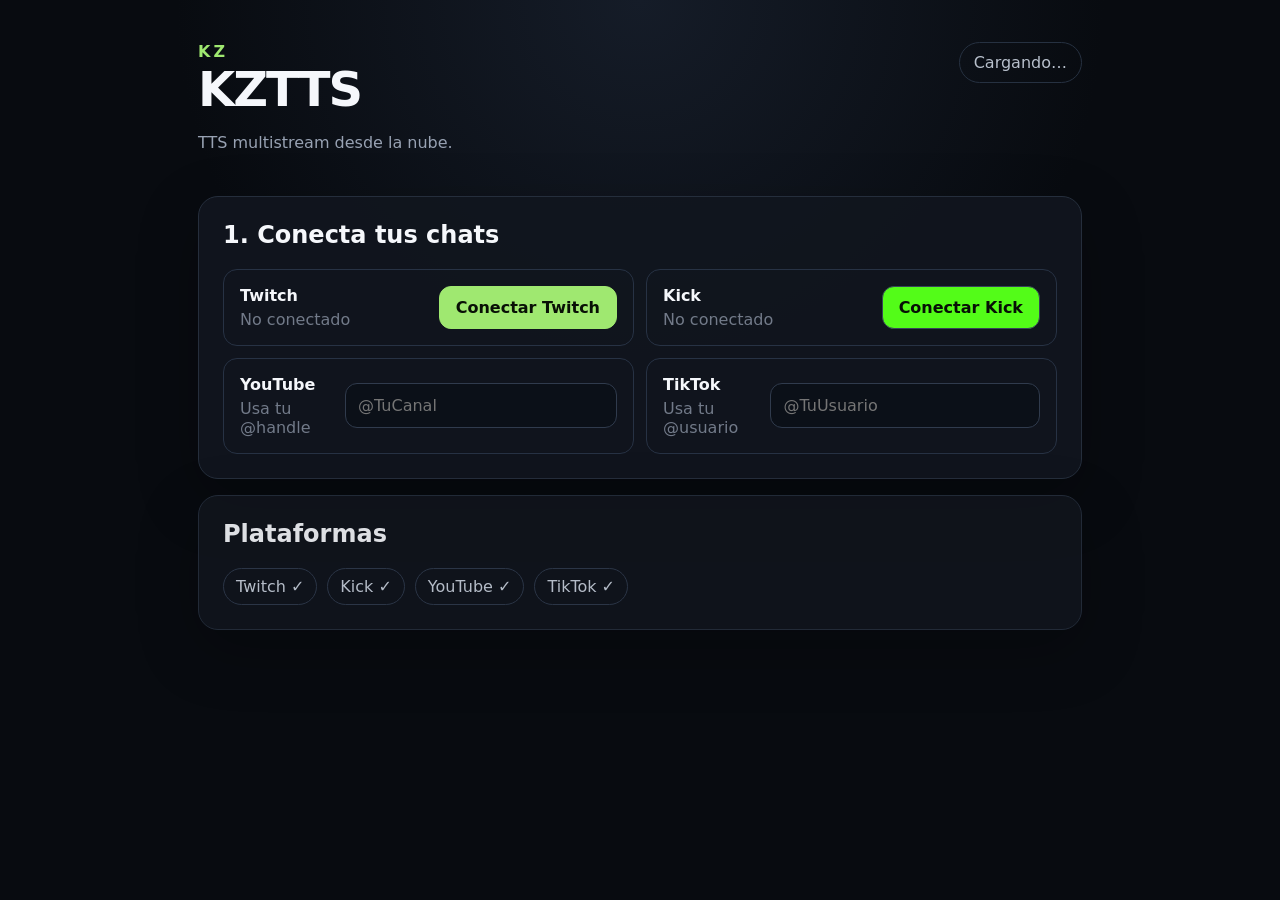
==== static/index.html @ 41644e8a "Add files via upload" ====
<!doctype html>
<html lang="es">
<head>
  <meta charset="utf-8" />
  <meta name="viewport" content="width=device-width, initial-scale=1" />
  <title>KZTTS</title>
  <link rel="stylesheet" href="/static/style.css" />
</head>
<body>
  <main class="shell">
    <header>
      <div>
        <div class="eyebrow">KZ</div>
        <h1>KZTTS</h1>
        <p>TTS multistream desde la nube.</p>
      </div>
      <div id="account" class="account">Cargando…</div>
    </header>

    <section class="card" id="connectionsCard">
      <h2>1. Conecta tus chats</h2>
      <div class="platform-grid">
        <div class="platform-card">
          <div><strong>Twitch</strong><p id="twitchStatus">No conectado</p></div>
          <a class="btn primary" id="twitchConnect" href="/auth/twitch">Conectar Twitch</a>
        </div>
        <div class="platform-card">
          <div><strong>Kick</strong><p id="kickStatus">No conectado</p></div>
          <a class="btn kick" id="kickConnect" href="/auth/kick">Conectar Kick</a>
        </div>
        <div class="platform-card youtube-card">
          <div><strong>YouTube</strong><p id="youtubeStatus">Usa tu @handle</p></div>
          <input id="youtubeHandle" placeholder="@TuCanal" aria-label="Handle de YouTube" />
        </div>
        <div class="platform-card tiktok-card">
          <div><strong>TikTok</strong><p id="tiktokStatus">Usa tu @usuario</p></div>
          <input id="tiktokHandle" placeholder="@TuUsuario" aria-label="Usuario de TikTok" />
        </div>
      </div>
      <div id="kickWarning" class="warning hidden"></div>
    </section>

    <section class="card hidden" id="settingsCard">
      <h2>2. Configura tu TTS</h2>

      <div class="checks platforms">
        <label><input id="enableTwitch" type="checkbox" /> Twitch</label>
        <label><input id="enableKick" type="checkbox" /> Kick</label>
        <label><input id="enableYoutube" type="checkbox" /> YouTube</label>
        <label><input id="enableTiktok" type="checkbox" /> TikTok</label>
      </div>

      <div class="grid">
        <label>Canal de Twitch
          <input id="channel" placeholder="tu_usuario" />
        </label>
        <label>Voz
          <select id="voice"></select>
        </label>
        <label>Velocidad <span id="rateValue">0%</span>
          <input id="rate" type="range" min="-30" max="30" value="0" />
        </label>
        <label>Tono <span id="pitchValue">0Hz</span>
          <input id="pitch" type="range" min="-30" max="30" value="0" />
        </label>
        <label>Máximo de caracteres
          <input id="maxChars" type="number" min="20" max="400" value="180" />
        </label>
        <label>Cooldown por usuario (s)
          <input id="cooldown" type="number" min="0" max="60" step="0.5" value="2" />
        </label>
      </div>

      <div class="checks">
        <label><input id="ignoreCommands" type="checkbox" checked /> Ignorar comandos (!sens, !rank…)</label>
        <label><input id="ignoreUrls" type="checkbox" checked /> Ignorar mensajes con links</label>
        <label><input id="readUsername" type="checkbox" /> Leer nombre del usuario</label>
      </div>

      <label>Usuarios ignorados (uno por línea)
        <textarea id="blacklist" rows="7"></textarea>
      </label>

      <div class="testbox">
        <input id="testText" value="Khriz, acabas de whiffear otra vez." />
        <button class="btn" id="testBtn">Probar voz</button>
      </div>

      <button class="btn primary wide" id="generateBtn">Guardar / actualizar Browser Source</button>
      <div id="sourceBox" class="source hidden">
        <div>
          <strong>URL privada para OBS</strong>
          <p>Esta URL es fija. Una sola fuente reproduce Twitch + Kick + YouTube + TikTok. No la compartas.</p>
        </div>
        <input id="sourceUrl" readonly />
        <button class="btn" id="copyBtn">Copiar</button>
      </div>
    </section>

    <section class="card roadmap">
      <h2>Plataformas</h2>
      <div class="chips"><span>Twitch ✓</span><span>Kick ✓</span><span>YouTube ✓</span><span>TikTok ✓</span></div>
    </section>
  </main>
  <script src="/static/app.js"></script>
</body>
</html>
---- static/style.css ----
:root{font-family:Inter,ui-sans-serif,system-ui,-apple-system,BlinkMacSystemFont,"Segoe UI",sans-serif;color:#f5f7fb;background:#080b10}
*{box-sizing:border-box}body{margin:0;background:radial-gradient(circle at top,#151c28 0,#080b10 42%);min-height:100vh}.shell{max-width:920px;margin:0 auto;padding:42px 18px 80px}header{display:flex;align-items:flex-start;justify-content:space-between;margin-bottom:28px}h1{font-size:48px;margin:0;letter-spacing:-2px}.eyebrow{font-weight:900;letter-spacing:3px;color:#9fe870}p{color:#98a2b3}.account{padding:10px 14px;border:1px solid #263141;border-radius:99px;color:#b8c0cc}.card{background:rgba(17,22,31,.9);border:1px solid #252e3c;border-radius:20px;padding:24px;margin:16px 0;box-shadow:0 20px 60px rgba(0,0,0,.25)}h2{margin-top:0}.grid{display:grid;grid-template-columns:repeat(2,minmax(0,1fr));gap:16px}label{display:flex;flex-direction:column;gap:8px;font-size:14px;color:#cbd3df}input,select,textarea{width:100%;border-radius:12px;border:1px solid #303b4d;background:#0b1018;color:#f5f7fb;padding:12px;font:inherit}textarea{resize:vertical}.checks{display:flex;gap:18px;flex-wrap:wrap;margin:20px 0}.checks label{flex-direction:row;align-items:center}.checks input{width:auto}.btn{appearance:none;border:1px solid #374459;background:#151c27;color:white;border-radius:12px;padding:11px 16px;font-weight:750;cursor:pointer;text-decoration:none;display:inline-flex;align-items:center;justify-content:center}.primary{background:#9fe870;color:#091006;border-color:#9fe870}.wide{width:100%;margin-top:18px}.testbox{display:grid;grid-template-columns:1fr auto;gap:10px;margin-top:18px}.source{display:grid;grid-template-columns:1fr;gap:10px;margin-top:16px;border:1px solid #3a4659;border-radius:14px;padding:16px;background:#0b1018}.hidden{display:none!important}.chips{display:flex;gap:10px;flex-wrap:wrap}.chips span{border:1px solid #2f3a4c;border-radius:999px;padding:8px 12px;color:#c7cfdb}.roadmap{opacity:.9}@media(max-width:700px){.grid{grid-template-columns:1fr}h1{font-size:40px}.testbox{grid-template-columns:1fr}header{gap:16px}}

.platform-grid{display:grid;grid-template-columns:1fr 1fr;gap:12px}.platform-card{display:flex;align-items:center;justify-content:space-between;gap:16px;border:1px solid var(--border,#273244);border-radius:14px;padding:16px}.platform-card p{margin:5px 0 0;opacity:.72}.btn.kick{background:#53fc18;color:#071006;font-weight:800}.checks.platforms{margin:0 0 18px;padding:12px 14px;border:1px solid var(--border,#273244);border-radius:12px}.warning{margin-top:14px;padding:12px;border-radius:10px;background:#33250b;border:1px solid #7a5a15;color:#ffd978}.btn.disabled{opacity:.45;cursor:not-allowed}@media(max-width:700px){.platform-grid{grid-template-columns:1fr}.platform-card{align-items:flex-start;flex-direction:column}}

.btn.youtube{background:#ff0033;color:#fff;border-color:#ff0033;font-weight:800}
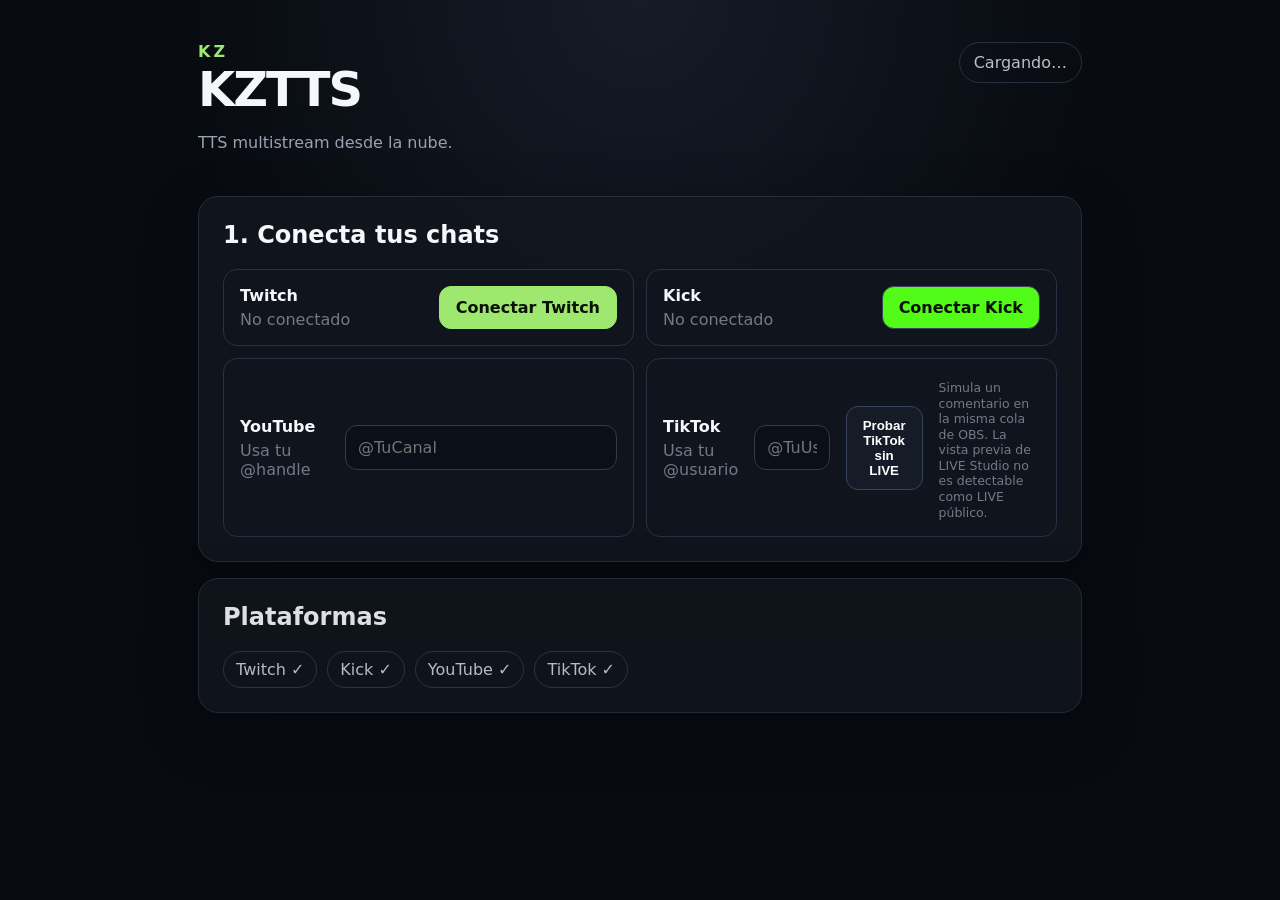
==== commit 390c0023: "Add files via upload" ====
--- a/static/index.html
+++ b/static/index.html
@@ -35,6 +35,8 @@
         <div class="platform-card tiktok-card">
           <div><strong>TikTok</strong><p id="tiktokStatus">Usa tu @usuario</p></div>
           <input id="tiktokHandle" placeholder="@TuUsuario" aria-label="Usuario de TikTok" />
+          <button class="btn" id="tiktokTestBtn" type="button">Probar TikTok sin LIVE</button>
+          <p class="tiny-note">Simula un comentario en la misma cola de OBS. La vista previa de LIVE Studio no es detectable como LIVE público.</p>
         </div>
       </div>
       <div id="kickWarning" class="warning hidden"></div>
--- a/static/style.css
+++ b/static/style.css
@@ -4,3 +4,5 @@
 .platform-grid{display:grid;grid-template-columns:1fr 1fr;gap:12px}.platform-card{display:flex;align-items:center;justify-content:space-between;gap:16px;border:1px solid var(--border,#273244);border-radius:14px;padding:16px}.platform-card p{margin:5px 0 0;opacity:.72}.btn.kick{background:#53fc18;color:#071006;font-weight:800}.checks.platforms{margin:0 0 18px;padding:12px 14px;border:1px solid var(--border,#273244);border-radius:12px}.warning{margin-top:14px;padding:12px;border-radius:10px;background:#33250b;border:1px solid #7a5a15;color:#ffd978}.btn.disabled{opacity:.45;cursor:not-allowed}@media(max-width:700px){.platform-grid{grid-template-columns:1fr}.platform-card{align-items:flex-start;flex-direction:column}}
 
 .btn.youtube{background:#ff0033;color:#fff;border-color:#ff0033;font-weight:800}
+
+.tiny-note{font-size:.78rem;opacity:.65;margin:.35rem 0 0;line-height:1.25;}
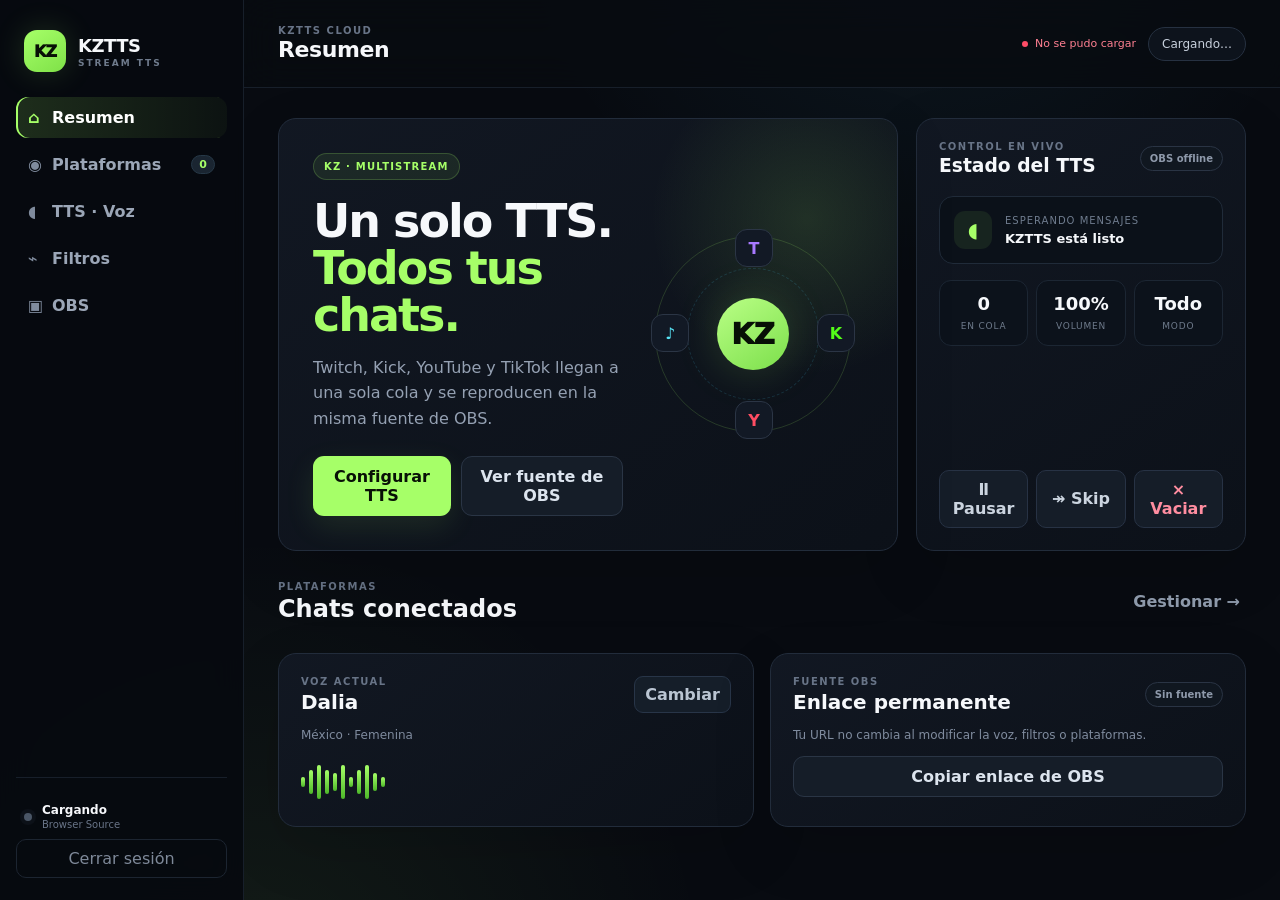
==== commit fdf14d64: "Add files via upload" ====
--- a/static/index.html
+++ b/static/index.html
@@ -3,107 +3,214 @@
 <head>
   <meta charset="utf-8" />
   <meta name="viewport" content="width=device-width, initial-scale=1" />
-  <title>KZTTS</title>
+  <meta name="theme-color" content="#080b11" />
+  <title>KZTTS · Dashboard</title>
   <link rel="stylesheet" href="/static/style.css" />
 </head>
 <body>
-  <main class="shell">
-    <header>
-      <div>
-        <div class="eyebrow">KZ</div>
-        <h1>KZTTS</h1>
-        <p>TTS multistream desde la nube.</p>
+  <div class="app-shell">
+    <aside class="sidebar">
+      <div class="brand">
+        <div class="brand-mark">KZ</div>
+        <div><strong>KZTTS</strong><span>STREAM TTS</span></div>
       </div>
-      <div id="account" class="account">Cargando…</div>
-    </header>
-
-    <section class="card" id="connectionsCard">
-      <h2>1. Conecta tus chats</h2>
-      <div class="platform-grid">
-        <div class="platform-card">
-          <div><strong>Twitch</strong><p id="twitchStatus">No conectado</p></div>
-          <a class="btn primary" id="twitchConnect" href="/auth/twitch">Conectar Twitch</a>
+
+      <nav class="nav" aria-label="Navegación principal">
+        <button class="nav-item active" data-page="home"><span class="nav-icon">⌂</span><span>Resumen</span></button>
+        <button class="nav-item" data-page="platforms"><span class="nav-icon">◉</span><span>Plataformas</span><span id="navPlatformCount" class="nav-count">0</span></button>
+        <button class="nav-item" data-page="tts"><span class="nav-icon">◖</span><span>TTS · Voz</span></button>
+        <button class="nav-item" data-page="filters"><span class="nav-icon">⌁</span><span>Filtros</span></button>
+        <button class="nav-item" data-page="obs"><span class="nav-icon">▣</span><span>OBS</span></button>
+      </nav>
+
+      <div class="sidebar-bottom">
+        <div class="mini-status">
+          <span id="sidebarDot" class="status-dot"></span>
+          <div><strong id="sidebarStatus">Cargando</strong><small>Browser Source</small></div>
         </div>
-        <div class="platform-card">
-          <div><strong>Kick</strong><p id="kickStatus">No conectado</p></div>
-          <a class="btn kick" id="kickConnect" href="/auth/kick">Conectar Kick</a>
+        <button id="logoutBtn" class="ghost-button">Cerrar sesión</button>
+      </div>
+    </aside>
+
+    <div class="workspace">
+      <header class="topbar">
+        <div>
+          <p class="kicker">KZTTS CLOUD</p>
+          <h1 id="pageTitle">Resumen</h1>
         </div>
-        <div class="platform-card youtube-card">
-          <div><strong>YouTube</strong><p id="youtubeStatus">Usa tu @handle</p></div>
-          <input id="youtubeHandle" placeholder="@TuCanal" aria-label="Handle de YouTube" />
+        <div class="topbar-actions">
+          <div id="saveState" class="save-state"><span></span> Todo guardado</div>
+          <div id="account" class="account-pill">Cargando…</div>
         </div>
-        <div class="platform-card tiktok-card">
-          <div><strong>TikTok</strong><p id="tiktokStatus">Usa tu @usuario</p></div>
-          <input id="tiktokHandle" placeholder="@TuUsuario" aria-label="Usuario de TikTok" />
-          <button class="btn" id="tiktokTestBtn" type="button">Probar TikTok sin LIVE</button>
-          <p class="tiny-note">Simula un comentario en la misma cola de OBS. La vista previa de LIVE Studio no es detectable como LIVE público.</p>
-        </div>
-      </div>
-      <div id="kickWarning" class="warning hidden"></div>
-    </section>
-
-    <section class="card hidden" id="settingsCard">
-      <h2>2. Configura tu TTS</h2>
-
-      <div class="checks platforms">
-        <label><input id="enableTwitch" type="checkbox" /> Twitch</label>
-        <label><input id="enableKick" type="checkbox" /> Kick</label>
-        <label><input id="enableYoutube" type="checkbox" /> YouTube</label>
-        <label><input id="enableTiktok" type="checkbox" /> TikTok</label>
-      </div>
-
-      <div class="grid">
-        <label>Canal de Twitch
-          <input id="channel" placeholder="tu_usuario" />
-        </label>
-        <label>Voz
-          <select id="voice"></select>
-        </label>
-        <label>Velocidad <span id="rateValue">0%</span>
-          <input id="rate" type="range" min="-30" max="30" value="0" />
-        </label>
-        <label>Tono <span id="pitchValue">0Hz</span>
-          <input id="pitch" type="range" min="-30" max="30" value="0" />
-        </label>
-        <label>Máximo de caracteres
-          <input id="maxChars" type="number" min="20" max="400" value="180" />
-        </label>
-        <label>Cooldown por usuario (s)
-          <input id="cooldown" type="number" min="0" max="60" step="0.5" value="2" />
-        </label>
-      </div>
-
-      <div class="checks">
-        <label><input id="ignoreCommands" type="checkbox" checked /> Ignorar comandos (!sens, !rank…)</label>
-        <label><input id="ignoreUrls" type="checkbox" checked /> Ignorar mensajes con links</label>
-        <label><input id="readUsername" type="checkbox" /> Leer nombre del usuario</label>
-      </div>
-
-      <label>Usuarios ignorados (uno por línea)
-        <textarea id="blacklist" rows="7"></textarea>
-      </label>
-
-      <div class="testbox">
-        <input id="testText" value="Khriz, acabas de whiffear otra vez." />
-        <button class="btn" id="testBtn">Probar voz</button>
-      </div>
-
-      <button class="btn primary wide" id="generateBtn">Guardar / actualizar Browser Source</button>
-      <div id="sourceBox" class="source hidden">
-        <div>
-          <strong>URL privada para OBS</strong>
-          <p>Esta URL es fija. Una sola fuente reproduce Twitch + Kick + YouTube + TikTok. No la compartas.</p>
-        </div>
-        <input id="sourceUrl" readonly />
-        <button class="btn" id="copyBtn">Copiar</button>
-      </div>
-    </section>
-
-    <section class="card roadmap">
-      <h2>Plataformas</h2>
-      <div class="chips"><span>Twitch ✓</span><span>Kick ✓</span><span>YouTube ✓</span><span>TikTok ✓</span></div>
-    </section>
-  </main>
+      </header>
+
+      <main class="content">
+        <div id="dbWarning" class="notice warning hidden">Conecta PostgreSQL en Railway para usar la persistencia de KZTTS.</div>
+        <div id="kickWarning" class="notice warning hidden"></div>
+
+        <section class="page active" data-page-panel="home">
+          <div class="hero-grid">
+            <article class="hero-card">
+              <div class="hero-copy">
+                <span class="eyebrow-pill">KZ · MULTISTREAM</span>
+                <h2>Un solo TTS.<br><span>Todos tus chats.</span></h2>
+                <p>Twitch, Kick, YouTube y TikTok llegan a una sola cola y se reproducen en la misma fuente de OBS.</p>
+                <div class="hero-actions">
+                  <button class="primary-button" data-goto="tts">Configurar TTS</button>
+                  <button class="secondary-button" data-goto="obs">Ver fuente de OBS</button>
+                </div>
+              </div>
+              <div class="hero-orbit" aria-hidden="true">
+                <div class="orbit-core">KZ</div>
+                <span class="orbit-node twitch">T</span>
+                <span class="orbit-node kick">K</span>
+                <span class="orbit-node youtube">Y</span>
+                <span class="orbit-node tiktok">♪</span>
+              </div>
+            </article>
+
+            <article class="card live-card">
+              <div class="card-heading">
+                <div><p class="section-label">CONTROL EN VIVO</p><h3>Estado del TTS</h3></div>
+                <span id="runtimeBadge" class="badge neutral">OBS offline</span>
+              </div>
+              <div class="now-playing">
+                <div class="now-icon">◖</div>
+                <div class="now-copy"><small id="nowPlatform">Esperando mensajes</small><strong id="nowMessage">KZTTS está listo</strong></div>
+              </div>
+              <div class="runtime-stats">
+                <div><span id="queueCount">0</span><small>En cola</small></div>
+                <div><span id="runtimeVolume">100%</span><small>Volumen</small></div>
+                <div><span id="runtimeMode">Todo</span><small>Modo</small></div>
+              </div>
+              <div class="control-row">
+                <button id="pauseBtn" class="control-button">Ⅱ <span>Pausar</span></button>
+                <button id="skipBtn" class="control-button">↠ <span>Skip</span></button>
+                <button id="clearBtn" class="control-button danger-soft">× <span>Vaciar</span></button>
+              </div>
+            </article>
+          </div>
+
+          <div class="section-heading"><div><p class="section-label">PLATAFORMAS</p><h2>Chats conectados</h2></div><button class="text-button" data-goto="platforms">Gestionar →</button></div>
+          <div id="homePlatforms" class="platform-summary-grid"></div>
+
+          <div class="two-col-grid dashboard-bottom">
+            <article class="card compact-card">
+              <div class="card-heading"><div><p class="section-label">VOZ ACTUAL</p><h3 id="homeVoiceName">Dalia</h3></div><button class="mini-action" data-goto="tts">Cambiar</button></div>
+              <p id="homeVoiceMeta" class="muted">México · Femenina</p>
+              <div class="voice-wave"><i></i><i></i><i></i><i></i><i></i><i></i><i></i><i></i><i></i><i></i><i></i></div>
+            </article>
+            <article class="card compact-card">
+              <div class="card-heading"><div><p class="section-label">FUENTE OBS</p><h3>Enlace permanente</h3></div><span id="obsMiniBadge" class="badge neutral">Sin fuente</span></div>
+              <p class="muted">Tu URL no cambia al modificar la voz, filtros o plataformas.</p>
+              <button id="homeCopyObs" class="secondary-button full">Copiar enlace de OBS</button>
+            </article>
+          </div>
+        </section>
+
+        <section class="page" data-page-panel="platforms">
+          <div class="page-intro"><div><p class="section-label">CONECTA TUS CHATS</p><h2>Plataformas</h2><p>Activa exactamente los chats que quieres enviar a KZTTS.</p></div></div>
+          <div class="platform-grid">
+            <article class="platform-card platform-twitch">
+              <div class="platform-accent"></div>
+              <div class="platform-top"><div class="platform-logo">T</div><label class="switch"><input id="enableTwitch" type="checkbox"><span></span></label></div>
+              <h3>Twitch</h3><p id="twitchStatus">No conectado</p>
+              <div class="platform-footer"><a id="twitchConnect" href="/auth/twitch" class="platform-action">Conectar Twitch</a></div>
+            </article>
+            <article class="platform-card platform-kick">
+              <div class="platform-accent"></div>
+              <div class="platform-top"><div class="platform-logo">K</div><label class="switch"><input id="enableKick" type="checkbox"><span></span></label></div>
+              <h3>Kick</h3><p id="kickStatus">No conectado</p>
+              <div class="platform-footer"><a id="kickConnect" href="/auth/kick" class="platform-action">Conectar Kick</a></div>
+            </article>
+            <article class="platform-card platform-youtube">
+              <div class="platform-accent"></div>
+              <div class="platform-top"><div class="platform-logo">▶</div><label class="switch"><input id="enableYoutube" type="checkbox"><span></span></label></div>
+              <h3>YouTube</h3><p id="youtubeStatus">Usa tu @handle</p>
+              <div class="platform-footer"><input id="youtubeHandle" class="platform-input" placeholder="@TuCanal" aria-label="Handle de YouTube"></div>
+            </article>
+            <article class="platform-card platform-tiktok">
+              <div class="platform-accent"></div>
+              <div class="platform-top"><div class="platform-logo">♪</div><label class="switch"><input id="enableTiktok" type="checkbox"><span></span></label></div>
+              <h3>TikTok</h3><p id="tiktokStatus">Usa tu @usuario</p>
+              <div class="platform-footer stacked"><input id="tiktokHandle" class="platform-input" placeholder="@TuUsuario" aria-label="Usuario de TikTok"><button id="tiktokTestBtn" class="mini-action">Probar sin LIVE</button></div>
+            </article>
+          </div>
+          <article class="card info-card"><span>ⓘ</span><p><strong>TikTok:</strong> el test sin LIVE comprueba la cola y el audio. La conexión real al chat se valida durante un LIVE público.</p></article>
+        </section>
+
+        <section class="page" data-page-panel="tts">
+          <div class="page-intro split"><div><p class="section-label">TTS · VOZ</p><h2>Haz que tu chat suene como quieres</h2><p>Elige voz, modo de lectura y comportamiento. Los cambios se guardan automáticamente.</p></div><label class="master-toggle"><span><strong>Activar TTS</strong><small>Apaga o prende todo el lector</small></span><span class="switch large"><input id="ttsEnabled" type="checkbox" checked><span></span></span></label></div>
+
+          <div class="tts-layout">
+            <div>
+              <div class="section-heading"><div><p class="section-label">VOCES GRATIS</p><h2>Biblioteca de voces</h2></div></div>
+              <div id="voiceCards" class="voice-grid"></div>
+
+              <article class="card test-card">
+                <div><p class="section-label">PRUEBA RÁPIDA</p><h3>Escucha antes de guardar</h3></div>
+                <div class="test-inline"><input id="testText" value="Khriz, acabas de whiffear otra vez."><button id="testBtn" class="primary-button">▶ Probar voz</button></div>
+              </article>
+            </div>
+
+            <aside class="settings-panel card">
+              <p class="section-label">AJUSTES</p>
+              <div class="setting-block">
+                <div class="setting-title"><span>Modo de lectura</span></div>
+                <div class="segmented" id="readModeGroup">
+                  <button data-read-mode="all" class="active">Todo</button>
+                  <button data-read-mode="command">Sólo comando</button>
+                </div>
+                <input id="commandPrefix" class="compact-input hidden" value="!tts" placeholder="!tts">
+              </div>
+              <div class="setting-block"><div class="setting-title"><span>Volumen</span><strong id="volumeValue">100%</strong></div><input id="volume" type="range" min="0" max="100" value="100"></div>
+              <div class="setting-block"><div class="setting-title"><span>Velocidad</span><strong id="rateValue">0%</strong></div><input id="rate" type="range" min="-30" max="30" value="0"></div>
+              <div class="setting-block"><div class="setting-title"><span>Tono</span><strong id="pitchValue">0Hz</strong></div><input id="pitch" type="range" min="-30" max="30" value="0"></div>
+              <div class="setting-block"><label class="field-label">Máximo de caracteres<input id="maxChars" type="number" min="20" max="400" value="180"></label></div>
+              <div class="setting-block"><label class="field-label">Cooldown por usuario<input id="cooldown" type="number" min="0" max="60" step="0.5" value="2"><small>segundos</small></label></div>
+              <div class="setting-block toggle-list"><label><span>Leer nombre del usuario<small>“Fulano dice...”</small></span><span class="switch"><input id="readUsername" type="checkbox"><span></span></span></label></div>
+            </aside>
+          </div>
+        </section>
+
+        <section class="page" data-page-panel="filters">
+          <div class="page-intro"><div><p class="section-label">FILTROS</p><h2>Que el TTS lea lo que sí importa</h2><p>Evita bots, comandos, links y spam antes de que lleguen a la voz.</p></div></div>
+          <div class="two-col-grid">
+            <article class="card filter-card">
+              <div class="filter-row"><div class="filter-icon">!</div><div><strong>Ignorar comandos</strong><p>No leer mensajes como !sens, !rank o !socials.</p></div><label class="switch"><input id="ignoreCommands" type="checkbox" checked><span></span></label></div>
+              <div class="filter-row"><div class="filter-icon">↗</div><div><strong>Ignorar links</strong><p>Bloquea mensajes que contienen URLs.</p></div><label class="switch"><input id="ignoreUrls" type="checkbox" checked><span></span></label></div>
+            </article>
+            <article class="card blacklist-card">
+              <div class="card-heading"><div><p class="section-label">USUARIOS IGNORADOS</p><h3>Blacklist</h3></div><span class="badge good">Bots</span></div>
+              <p class="muted">Uno por línea. Ideal para Nightbot, StreamElements y otros bots.</p>
+              <textarea id="blacklist" rows="10"></textarea>
+            </article>
+          </div>
+        </section>
+
+        <section class="page" data-page-panel="obs">
+          <div class="page-intro"><div><p class="section-label">OBS</p><h2>Una fuente. Para siempre.</h2><p>Tu Browser Source está vinculada a tu cuenta y conserva la misma URL aunque cambies la configuración.</p></div></div>
+          <div class="obs-grid">
+            <article class="card obs-main-card">
+              <div class="obs-preview"><div class="obs-logo">KZ</div><div><span id="obsPreviewDot" class="status-dot"></span><strong id="obsPreviewStatus">Esperando OBS</strong><small>KZTTS Browser Source</small></div></div>
+              <label class="field-label">URL privada para OBS<div class="copy-field"><input id="sourceUrl" readonly placeholder="Guarda tu configuración para generar la URL"><button id="copyBtn">Copiar</button></div></label>
+              <div class="obs-steps"><div><span>1</span><p><strong>OBS → Fuentes → Navegador</strong><small>Crea una fuente llamada KZTTS.</small></p></div><div><span>2</span><p><strong>Pega la URL</strong><small>No la compartas: está ligada a tu cuenta.</small></p></div><div><span>3</span><p><strong>Controlar audio mediante OBS</strong><small>Así tendrás el volumen del TTS separado.</small></p></div></div>
+            </article>
+            <aside class="card obs-side-card">
+              <p class="section-label">CONTROL RÁPIDO</p><h3>Prueba tu fuente</h3><p class="muted">Envía un mensaje de prueba por la misma cola que usa el stream.</p>
+              <div class="quick-test-platforms"><button class="test-platform active" data-test-platform="twitch">Twitch</button><button class="test-platform" data-test-platform="kick">Kick</button><button class="test-platform" data-test-platform="youtube">YouTube</button><button class="test-platform" data-test-platform="tiktok">TikTok</button></div>
+              <input id="obsTestText" value="Probando KZTTS desde OBS.">
+              <button id="obsTestBtn" class="primary-button full">Enviar a la cola</button>
+              <button id="generateBtn" class="secondary-button full">Guardar configuración ahora</button>
+            </aside>
+          </div>
+        </section>
+      </main>
+    </div>
+  </div>
+  <select id="voice" class="sr-only" aria-hidden="true"></select>
+  <input id="channel" class="sr-only" aria-hidden="true">
+  <div id="sourceBox" class="sr-only"></div>
   <script src="/static/app.js"></script>
 </body>
 </html>
--- a/static/style.css
+++ b/static/style.css
@@ -1,8 +1,13 @@
-:root{font-family:Inter,ui-sans-serif,system-ui,-apple-system,BlinkMacSystemFont,"Segoe UI",sans-serif;color:#f5f7fb;background:#080b10}
-*{box-sizing:border-box}body{margin:0;background:radial-gradient(circle at top,#151c28 0,#080b10 42%);min-height:100vh}.shell{max-width:920px;margin:0 auto;padding:42px 18px 80px}header{display:flex;align-items:flex-start;justify-content:space-between;margin-bottom:28px}h1{font-size:48px;margin:0;letter-spacing:-2px}.eyebrow{font-weight:900;letter-spacing:3px;color:#9fe870}p{color:#98a2b3}.account{padding:10px 14px;border:1px solid #263141;border-radius:99px;color:#b8c0cc}.card{background:rgba(17,22,31,.9);border:1px solid #252e3c;border-radius:20px;padding:24px;margin:16px 0;box-shadow:0 20px 60px rgba(0,0,0,.25)}h2{margin-top:0}.grid{display:grid;grid-template-columns:repeat(2,minmax(0,1fr));gap:16px}label{display:flex;flex-direction:column;gap:8px;font-size:14px;color:#cbd3df}input,select,textarea{width:100%;border-radius:12px;border:1px solid #303b4d;background:#0b1018;color:#f5f7fb;padding:12px;font:inherit}textarea{resize:vertical}.checks{display:flex;gap:18px;flex-wrap:wrap;margin:20px 0}.checks label{flex-direction:row;align-items:center}.checks input{width:auto}.btn{appearance:none;border:1px solid #374459;background:#151c27;color:white;border-radius:12px;padding:11px 16px;font-weight:750;cursor:pointer;text-decoration:none;display:inline-flex;align-items:center;justify-content:center}.primary{background:#9fe870;color:#091006;border-color:#9fe870}.wide{width:100%;margin-top:18px}.testbox{display:grid;grid-template-columns:1fr auto;gap:10px;margin-top:18px}.source{display:grid;grid-template-columns:1fr;gap:10px;margin-top:16px;border:1px solid #3a4659;border-radius:14px;padding:16px;background:#0b1018}.hidden{display:none!important}.chips{display:flex;gap:10px;flex-wrap:wrap}.chips span{border:1px solid #2f3a4c;border-radius:999px;padding:8px 12px;color:#c7cfdb}.roadmap{opacity:.9}@media(max-width:700px){.grid{grid-template-columns:1fr}h1{font-size:40px}.testbox{grid-template-columns:1fr}header{gap:16px}}
-
-.platform-grid{display:grid;grid-template-columns:1fr 1fr;gap:12px}.platform-card{display:flex;align-items:center;justify-content:space-between;gap:16px;border:1px solid var(--border,#273244);border-radius:14px;padding:16px}.platform-card p{margin:5px 0 0;opacity:.72}.btn.kick{background:#53fc18;color:#071006;font-weight:800}.checks.platforms{margin:0 0 18px;padding:12px 14px;border:1px solid var(--border,#273244);border-radius:12px}.warning{margin-top:14px;padding:12px;border-radius:10px;background:#33250b;border:1px solid #7a5a15;color:#ffd978}.btn.disabled{opacity:.45;cursor:not-allowed}@media(max-width:700px){.platform-grid{grid-template-columns:1fr}.platform-card{align-items:flex-start;flex-direction:column}}
-
-.btn.youtube{background:#ff0033;color:#fff;border-color:#ff0033;font-weight:800}
-
-.tiny-note{font-size:.78rem;opacity:.65;margin:.35rem 0 0;line-height:1.25;}
+:root{
+  --bg:#080b11;--bg-2:#0b1018;--panel:#101620;--panel-2:#141b27;--line:#222c3b;
+  --text:#f6f8fb;--muted:#8e9aad;--green:#a6ff68;--green-2:#6de33e;--cyan:#52d8ff;
+  --purple:#9d72ff;--red:#ff4d67;--yellow:#ffc857;--radius:18px;
+  font-family:Inter,ui-sans-serif,system-ui,-apple-system,BlinkMacSystemFont,"Segoe UI",sans-serif;
+}
+*{box-sizing:border-box}html,body{margin:0;min-height:100%;background:var(--bg);color:var(--text)}body{overflow-x:hidden}button,input,textarea,select{font:inherit}button,a{transition:.18s ease}.hidden{display:none!important}.sr-only{position:absolute!important;width:1px;height:1px;padding:0;margin:-1px;overflow:hidden;clip:rect(0,0,0,0);white-space:nowrap;border:0}
+.app-shell{min-height:100vh;background:radial-gradient(circle at 72% -15%,rgba(82,216,255,.08),transparent 30%),radial-gradient(circle at 20% 110%,rgba(166,255,104,.07),transparent 32%),var(--bg)}
+.sidebar{position:fixed;inset:0 auto 0 0;width:244px;padding:22px 16px;border-right:1px solid #171f2a;background:rgba(7,10,15,.94);backdrop-filter:blur(16px);display:flex;flex-direction:column;z-index:20}.brand{display:flex;align-items:center;gap:12px;padding:8px 8px 25px}.brand-mark{width:42px;height:42px;border-radius:13px;background:linear-gradient(145deg,var(--green),#7fe148);display:grid;place-items:center;color:#081006;font-weight:950;letter-spacing:-1px;box-shadow:0 0 32px rgba(166,255,104,.16)}.brand strong{font-size:18px;letter-spacing:-.5px}.brand span{display:block;font-size:9px;color:#6f7b8d;letter-spacing:2px;margin-top:2px;font-weight:800}.nav{display:flex;flex-direction:column;gap:6px}.nav-item{width:100%;border:0;background:transparent;color:#9ba6b7;border-radius:12px;padding:11px 12px;display:grid;grid-template-columns:24px 1fr auto;align-items:center;text-align:left;cursor:pointer;font-weight:650}.nav-item:hover{color:#eaf0f7;background:#101722}.nav-item.active{color:#fff;background:linear-gradient(90deg,rgba(166,255,104,.15),rgba(166,255,104,.04));box-shadow:inset 2px 0 var(--green)}.nav-icon{font-size:16px;color:#7f8b9d}.nav-item.active .nav-icon{color:var(--green)}.nav-count{font-size:11px;background:#1a2531;color:var(--green);border:1px solid #263847;padding:2px 7px;border-radius:999px}.sidebar-bottom{margin-top:auto;border-top:1px solid #171f2a;padding-top:16px}.mini-status{display:flex;gap:10px;align-items:center;padding:9px 8px}.mini-status strong,.mini-status small{display:block}.mini-status strong{font-size:12px}.mini-status small{font-size:10px;color:#697588;margin-top:2px}.status-dot{width:8px;height:8px;border-radius:50%;background:#4a5666;display:inline-block;box-shadow:0 0 0 4px rgba(74,86,102,.1)}.status-dot.online{background:var(--green-2);box-shadow:0 0 0 4px rgba(109,227,62,.1)}.ghost-button{width:100%;background:transparent;border:1px solid #1c2531;color:#7e8999;border-radius:10px;padding:9px;cursor:pointer}.ghost-button:hover{color:white;border-color:#344153}.workspace{margin-left:244px;min-height:100vh}.topbar{height:88px;border-bottom:1px solid #171f2a;padding:0 34px;display:flex;align-items:center;justify-content:space-between;position:sticky;top:0;background:rgba(8,11,17,.82);backdrop-filter:blur(18px);z-index:15}.topbar h1{margin:1px 0 0;font-size:22px;letter-spacing:-.4px}.kicker,.section-label{margin:0;color:#687487;font-size:10px;font-weight:850;letter-spacing:1.5px}.topbar-actions{display:flex;align-items:center;gap:12px}.account-pill{border:1px solid #263141;background:#0d131c;border-radius:999px;padding:9px 13px;font-size:12px;color:#c7d0dc}.save-state{display:flex;gap:7px;align-items:center;font-size:11px;color:#708094}.save-state span{width:6px;height:6px;border-radius:50%;background:var(--green-2)}.save-state.saving span{background:var(--yellow);animation:pulse 1s infinite}.save-state.error{color:#ff8092}.save-state.error span{background:var(--red)}@keyframes pulse{50%{opacity:.3}}
+.content{max-width:1380px;margin:0 auto;padding:30px 34px 70px}.page{display:none}.page.active{display:block}.notice{padding:12px 14px;border-radius:12px;margin-bottom:18px;font-size:13px}.warning{background:#2b210d;border:1px solid #6c521e;color:#ffd878}.hero-grid{display:grid;grid-template-columns:minmax(0,1.5fr) minmax(330px,.7fr);gap:18px}.hero-card,.card{border:1px solid var(--line);border-radius:var(--radius);background:linear-gradient(145deg,rgba(18,24,35,.96),rgba(12,17,25,.96));box-shadow:0 22px 60px rgba(0,0,0,.14)}.hero-card{min-height:330px;padding:34px;display:flex;justify-content:space-between;align-items:center;overflow:hidden;position:relative}.hero-card:before{content:"";position:absolute;width:340px;height:340px;border-radius:50%;right:-80px;top:-70px;background:radial-gradient(circle,rgba(166,255,104,.12),transparent 65%)}.hero-copy{position:relative;z-index:2;max-width:580px}.eyebrow-pill{display:inline-flex;background:rgba(166,255,104,.08);border:1px solid rgba(166,255,104,.2);color:var(--green);border-radius:999px;padding:7px 10px;font-size:10px;font-weight:900;letter-spacing:1.2px}.hero-copy h2{font-size:46px;letter-spacing:-2px;line-height:1.02;margin:18px 0 16px}.hero-copy h2 span{color:var(--green)}.hero-copy p{color:#95a1b3;line-height:1.6;margin:0;max-width:540px}.hero-actions{display:flex;gap:10px;margin-top:24px}.primary-button,.secondary-button,.mini-action,.control-button,.text-button{border:0;cursor:pointer;font-weight:800}.primary-button{background:var(--green);color:#081006;border-radius:11px;padding:11px 15px;box-shadow:0 10px 30px rgba(166,255,104,.10)}.primary-button:hover{background:#b5ff84;transform:translateY(-1px)}.secondary-button{background:#151d28;color:#dce4ee;border:1px solid #2a3545;border-radius:11px;padding:10px 14px}.secondary-button:hover{border-color:#40506a;background:#192230}.full{width:100%}.text-button{background:transparent;color:#8d99aa}.text-button:hover{color:var(--green)}.hero-orbit{position:relative;width:220px;height:220px;flex:0 0 220px;margin-left:20px}.hero-orbit:before,.hero-orbit:after{content:"";position:absolute;border-radius:50%;border:1px solid rgba(166,255,104,.16);inset:12px}.hero-orbit:after{inset:44px;border-style:dashed;border-color:rgba(82,216,255,.14)}.orbit-core{position:absolute;inset:74px;border-radius:50%;display:grid;place-items:center;background:linear-gradient(145deg,#baff86,#7cdf4b);color:#071006;font-weight:950;font-size:29px;box-shadow:0 0 44px rgba(166,255,104,.18)}.orbit-node{position:absolute;width:38px;height:38px;border-radius:12px;display:grid;place-items:center;background:#121925;border:1px solid #2b3545;font-weight:900;z-index:2}.orbit-node.twitch{top:5px;left:92px;color:#a879ff}.orbit-node.kick{right:8px;top:90px;color:#53fc18}.orbit-node.youtube{bottom:5px;left:92px;color:#ff4d63}.orbit-node.tiktok{left:8px;top:90px;color:#58e5f7}.card{padding:22px}.card-heading,.section-heading{display:flex;align-items:center;justify-content:space-between;gap:16px}.card-heading h3,.section-heading h2{margin:3px 0 0}.live-card{display:flex;flex-direction:column}.badge{font-size:10px;font-weight:850;border-radius:999px;padding:6px 9px;border:1px solid #2a3444;color:#8e99aa}.badge.good{color:var(--green);border-color:rgba(166,255,104,.2);background:rgba(166,255,104,.07)}.badge.neutral{background:#101720}.now-playing{display:flex;gap:13px;align-items:center;margin:20px 0 16px;border:1px solid #202b39;background:#0b1119;border-radius:14px;padding:14px}.now-icon{width:38px;height:38px;border-radius:11px;background:rgba(166,255,104,.08);color:var(--green);display:grid;place-items:center;font-size:20px}.now-copy{min-width:0}.now-copy small,.now-copy strong{display:block}.now-copy small{font-size:10px;text-transform:uppercase;letter-spacing:1px;color:#6f7c8e;margin-bottom:5px}.now-copy strong{white-space:nowrap;overflow:hidden;text-overflow:ellipsis;font-size:13px}.runtime-stats{display:grid;grid-template-columns:repeat(3,1fr);gap:8px}.runtime-stats div{background:#0c121b;border:1px solid #1c2633;border-radius:12px;padding:12px;text-align:center}.runtime-stats span{display:block;font-size:18px;font-weight:900}.runtime-stats small{font-size:9px;color:#6f7b8c;text-transform:uppercase;letter-spacing:.8px}.control-row{display:grid;grid-template-columns:1fr 1fr 1fr;gap:8px;margin-top:auto;padding-top:15px}.control-button{background:#151d28;color:#cbd4df;border:1px solid #273244;border-radius:10px;padding:9px 8px}.control-button:hover{background:#1b2532;color:#fff}.danger-soft{color:#ff8da0}.section-heading{margin:30px 0 14px}.platform-summary-grid{display:grid;grid-template-columns:repeat(4,1fr);gap:12px}.summary-platform{border:1px solid #202a38;border-radius:15px;padding:16px;background:#0e141d}.summary-platform .top{display:flex;align-items:center;justify-content:space-between}.summary-platform .picon{width:34px;height:34px;border-radius:10px;display:grid;place-items:center;font-weight:900;background:#171f2a}.summary-platform h4{margin:13px 0 4px}.summary-platform p{margin:0;color:#718094;font-size:11px}.summary-platform .small-dot{width:7px;height:7px;border-radius:50%;background:#465263}.summary-platform.on .small-dot{background:var(--green-2)}.two-col-grid{display:grid;grid-template-columns:1fr 1fr;gap:16px}.dashboard-bottom{margin-top:16px}.compact-card{min-height:160px}.compact-card h3{font-size:20px}.muted{color:#7f8b9e;font-size:12px;line-height:1.5}.mini-action{background:#151e29;color:#bac5d2;border:1px solid #283548;border-radius:9px;padding:8px 10px}.mini-action:hover{color:#fff;border-color:#41516a}.voice-wave{height:44px;display:flex;align-items:center;gap:4px;margin-top:16px}.voice-wave i{display:block;width:4px;border-radius:4px;background:linear-gradient(var(--green),#4db829);height:10px}.voice-wave i:nth-child(2n){height:24px}.voice-wave i:nth-child(3n){height:34px}.voice-wave i:nth-child(5n){height:18px}.page-intro{margin:4px 0 22px}.page-intro h2{font-size:30px;letter-spacing:-1px;margin:6px 0}.page-intro p:not(.section-label){color:#8190a3;margin:0}.page-intro.split{display:flex;justify-content:space-between;gap:25px;align-items:flex-start}.master-toggle{min-width:260px;display:flex;align-items:center;justify-content:space-between;gap:20px;border:1px solid #263141;background:#0f151e;border-radius:14px;padding:13px 15px}.master-toggle strong,.master-toggle small{display:block}.master-toggle small{color:#6f7c8e;font-size:10px;margin-top:3px}.platform-grid{display:grid;grid-template-columns:repeat(2,1fr);gap:15px}.platform-card{position:relative;overflow:hidden;border:1px solid #222d3b;border-radius:18px;background:#101620;padding:21px}.platform-accent{position:absolute;left:0;top:0;bottom:0;width:3px;background:#566274}.platform-twitch .platform-accent{background:#9147ff}.platform-kick .platform-accent{background:#53fc18}.platform-youtube .platform-accent{background:#ff3152}.platform-tiktok .platform-accent{background:#29d7e8}.platform-top{display:flex;justify-content:space-between;align-items:center}.platform-logo{width:42px;height:42px;border-radius:13px;background:#171f2b;display:grid;place-items:center;font-weight:950;font-size:17px}.platform-twitch .platform-logo{color:#b68aff;background:rgba(145,71,255,.12)}.platform-kick .platform-logo{color:#65ff36;background:rgba(83,252,24,.10)}.platform-youtube .platform-logo{color:#ff6179;background:rgba(255,49,82,.10)}.platform-tiktok .platform-logo{color:#53edf6;background:rgba(41,215,232,.10)}.platform-card h3{margin:18px 0 5px;font-size:20px}.platform-card>p{margin:0;color:#748296;font-size:12px}.platform-footer{margin-top:20px}.platform-footer.stacked{display:flex;gap:8px}.platform-action{display:inline-block;color:#dbe3ed;text-decoration:none;font-size:12px;font-weight:800;border:1px solid #2a3749;border-radius:9px;padding:8px 10px}.platform-action:hover{border-color:#445670}.platform-input,.compact-input,input,textarea{border:1px solid #283447;background:#0b1119;color:#f1f5f9;border-radius:10px;padding:10px 11px;outline:none}.platform-input{width:100%}.platform-input:focus,input:focus,textarea:focus{border-color:#4b607b;box-shadow:0 0 0 3px rgba(82,216,255,.05)}.switch{position:relative;display:inline-flex}.switch input{position:absolute;opacity:0;pointer-events:none}.switch>span{width:42px;height:24px;border-radius:999px;background:#273141;border:1px solid #354052;position:relative;cursor:pointer;transition:.2s}.switch>span:after{content:"";position:absolute;width:16px;height:16px;border-radius:50%;background:#8b96a5;left:3px;top:3px;transition:.2s}.switch input:checked+span{background:rgba(166,255,104,.2);border-color:rgba(166,255,104,.45)}.switch input:checked+span:after{transform:translateX(18px);background:var(--green)}.switch.large>span{width:48px;height:28px}.switch.large>span:after{width:20px;height:20px}.switch.large input:checked+span:after{transform:translateX(20px)}.info-card{display:flex;gap:12px;align-items:flex-start;margin-top:15px;color:#8f9bac}.info-card>span{color:var(--cyan)}.info-card p{margin:0;font-size:12px;line-height:1.5}.tts-layout{display:grid;grid-template-columns:minmax(0,1fr) 330px;gap:18px}.voice-grid{display:grid;grid-template-columns:repeat(3,minmax(0,1fr));gap:12px}.voice-card{border:1px solid #232e3d;background:#101620;border-radius:15px;padding:16px;cursor:pointer;text-align:left;color:inherit;position:relative}.voice-card:hover{border-color:#3a4a61;transform:translateY(-1px)}.voice-card.active{border-color:rgba(166,255,104,.55);box-shadow:inset 0 0 0 1px rgba(166,255,104,.18),0 12px 35px rgba(0,0,0,.14)}.voice-card .voice-country{font-size:10px;color:#718094;font-weight:800;letter-spacing:1px}.voice-card h4{font-size:17px;margin:8px 0 3px}.voice-card p{margin:0;color:#778497;font-size:11px}.voice-play{position:absolute;right:13px;top:13px;width:29px;height:29px;border-radius:50%;border:1px solid #2d394a;background:#151d28;color:#c4ceda;display:grid;place-items:center}.voice-card.active .voice-play{background:var(--green);color:#081006;border-color:var(--green)}.test-card{margin-top:16px}.test-inline{display:grid;grid-template-columns:1fr auto;gap:9px;margin-top:14px}.test-inline input{width:100%}.settings-panel{position:sticky;top:110px;height:max-content}.setting-block{padding:16px 0;border-bottom:1px solid #202a37}.setting-block:last-child{border-bottom:0}.setting-title{display:flex;justify-content:space-between;font-size:12px;margin-bottom:10px}.setting-title strong{color:var(--green);font-size:11px}.setting-block input[type=range]{width:100%;accent-color:var(--green)}.segmented{display:grid;grid-template-columns:1fr 1fr;background:#0a1018;border:1px solid #263244;border-radius:10px;padding:3px;gap:3px}.segmented button{border:0;background:transparent;color:#758296;border-radius:7px;padding:8px;font-size:11px;font-weight:800;cursor:pointer}.segmented button.active{background:#1a2431;color:#f2f6fb}.compact-input{width:100%;margin-top:9px}.field-label{display:block;color:#aeb8c6;font-size:11px}.field-label input{width:100%;margin-top:7px}.field-label small{display:block;color:#647286;margin-top:5px}.toggle-list label{display:flex;align-items:center;justify-content:space-between;gap:15px}.toggle-list strong,.toggle-list small{display:block}.toggle-list small{font-size:10px;color:#647286;margin-top:3px}.filter-card{padding:0;overflow:hidden}.filter-row{display:grid;grid-template-columns:40px 1fr auto;gap:14px;align-items:center;padding:20px;border-bottom:1px solid #202a37}.filter-row:last-child{border-bottom:0}.filter-icon{width:36px;height:36px;border-radius:10px;background:#171f2b;color:var(--green);display:grid;place-items:center;font-weight:900}.filter-row strong{font-size:13px}.filter-row p{font-size:11px;color:#6f7c8f;margin:4px 0 0}.blacklist-card textarea{width:100%;resize:vertical;margin-top:12px;min-height:190px}.obs-grid{display:grid;grid-template-columns:minmax(0,1.4fr) minmax(300px,.6fr);gap:16px}.obs-preview{height:170px;border:1px solid #222d3c;border-radius:14px;background:radial-gradient(circle at center,rgba(166,255,104,.08),transparent 50%),#0a1017;display:flex;align-items:center;justify-content:center;gap:16px;margin-bottom:20px}.obs-logo{width:64px;height:64px;border-radius:20px;background:linear-gradient(145deg,var(--green),#75dd43);display:grid;place-items:center;color:#071006;font-size:25px;font-weight:950}.obs-preview strong,.obs-preview small{display:block}.obs-preview strong{font-size:14px;margin:4px 0}.obs-preview small{color:#6f7c8e;font-size:10px}.copy-field{display:grid;grid-template-columns:1fr auto;gap:8px;margin-top:7px}.copy-field input{width:100%;font-size:11px}.copy-field button{border:1px solid #334156;background:#151e2a;color:#dbe4ef;border-radius:9px;padding:0 14px;font-weight:800;cursor:pointer}.obs-steps{display:grid;grid-template-columns:repeat(3,1fr);gap:10px;margin-top:18px}.obs-steps>div{display:flex;gap:9px;border:1px solid #202a38;border-radius:12px;padding:12px;background:#0c121b}.obs-steps span{width:22px;height:22px;border-radius:7px;background:rgba(166,255,104,.1);color:var(--green);display:grid;place-items:center;font-size:10px;font-weight:900;flex:0 0 auto}.obs-steps p{margin:0}.obs-steps strong,.obs-steps small{display:block}.obs-steps strong{font-size:10px}.obs-steps small{color:#667386;font-size:9px;line-height:1.4;margin-top:3px}.obs-side-card input{width:100%;margin:12px 0}.obs-side-card .secondary-button{margin-top:8px}.quick-test-platforms{display:flex;gap:5px;flex-wrap:wrap;margin-top:15px}.test-platform{border:1px solid #2a3648;background:#0e151f;color:#8290a2;border-radius:8px;padding:6px 8px;font-size:9px;font-weight:800;cursor:pointer}.test-platform.active{color:#081006;background:var(--green);border-color:var(--green)}
+@media(max-width:1100px){.hero-grid,.tts-layout,.obs-grid{grid-template-columns:1fr}.settings-panel{position:static}.platform-summary-grid{grid-template-columns:repeat(2,1fr)}.voice-grid{grid-template-columns:repeat(2,1fr)}.hero-orbit{display:none}}
+@media(max-width:780px){.sidebar{width:72px;padding:18px 10px}.brand{padding:6px 5px 22px}.brand>div:last-child,.nav-item span:not(.nav-icon),.sidebar-bottom .mini-status div,.ghost-button{display:none}.nav-item{grid-template-columns:1fr;place-items:center;padding:12px}.workspace{margin-left:72px}.topbar{padding:0 18px}.content{padding:22px 18px 50px}.save-state{display:none}.hero-copy h2{font-size:34px}.platform-grid,.two-col-grid{grid-template-columns:1fr}.page-intro.split{display:block}.master-toggle{margin-top:18px}.obs-steps{grid-template-columns:1fr}.platform-summary-grid{grid-template-columns:1fr 1fr}}
+@media(max-width:520px){.topbar-actions .account-pill{display:none}.hero-card{padding:24px}.hero-actions,.platform-footer.stacked{flex-direction:column}.platform-summary-grid,.voice-grid{grid-template-columns:1fr}.test-inline{grid-template-columns:1fr}.content{padding-left:12px;padding-right:12px}}
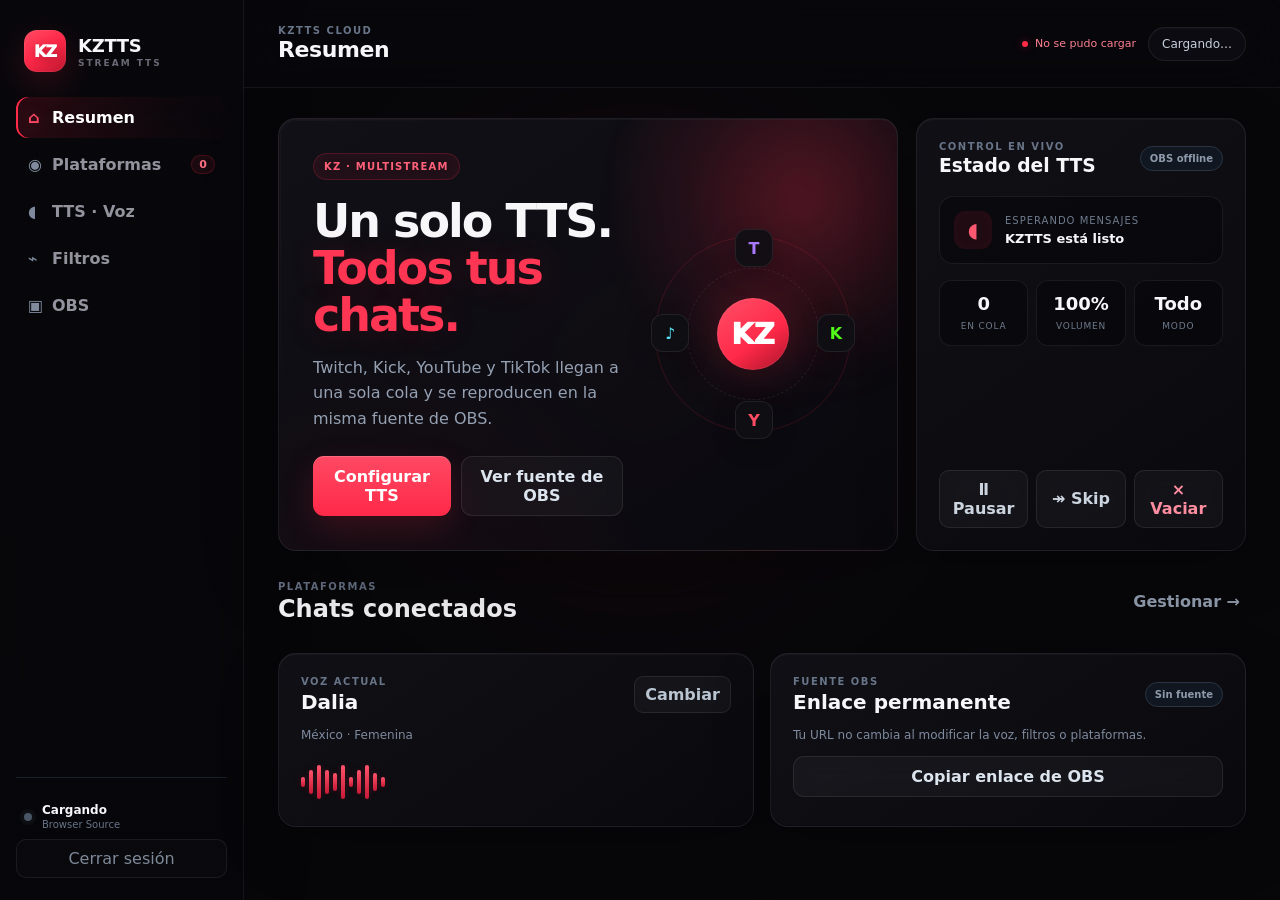
==== commit 19ef0df3: "Add files via upload" ====
--- a/static/index.html
+++ b/static/index.html
@@ -3,11 +3,16 @@
 <head>
   <meta charset="utf-8" />
   <meta name="viewport" content="width=device-width, initial-scale=1" />
-  <meta name="theme-color" content="#080b11" />
+  <meta name="theme-color" content="#07070a" />
   <title>KZTTS · Dashboard</title>
-  <link rel="stylesheet" href="/static/style.css" />
+  <link rel="stylesheet" href="/static/style-v071.css?v=071" />
 </head>
 <body>
+  <div id="cursorGlow" class="cursor-glow" aria-hidden="true">
+    <span class="cursor-glow-layer glow-1"></span>
+    <span class="cursor-glow-layer glow-2"></span>
+    <span class="cursor-glow-layer glow-3"></span>
+  </div>
   <div class="app-shell">
     <aside class="sidebar">
       <div class="brand">
@@ -211,6 +216,6 @@
   <select id="voice" class="sr-only" aria-hidden="true"></select>
   <input id="channel" class="sr-only" aria-hidden="true">
   <div id="sourceBox" class="sr-only"></div>
-  <script src="/static/app.js"></script>
+  <script src="/static/app-v071.js?v=071"></script>
 </body>
 </html>
--- a/static/style-v071.css
+++ b/static/style-v071.css
@@ -0,0 +1,120 @@
+:root{
+  --bg:#080b11;--bg-2:#0b1018;--panel:#101620;--panel-2:#141b27;--line:#222c3b;
+  --text:#f6f8fb;--muted:#8e9aad;--green:#a6ff68;--green-2:#6de33e;--cyan:#52d8ff;
+  --purple:#9d72ff;--red:#ff4d67;--yellow:#ffc857;--radius:18px;
+  font-family:Inter,ui-sans-serif,system-ui,-apple-system,BlinkMacSystemFont,"Segoe UI",sans-serif;
+}
+*{box-sizing:border-box}html,body{margin:0;min-height:100%;background:var(--bg);color:var(--text)}body{overflow-x:hidden}button,input,textarea,select{font:inherit}button,a{transition:.18s ease}.hidden{display:none!important}.sr-only{position:absolute!important;width:1px;height:1px;padding:0;margin:-1px;overflow:hidden;clip:rect(0,0,0,0);white-space:nowrap;border:0}
+.app-shell{min-height:100vh;background:radial-gradient(circle at 72% -15%,rgba(82,216,255,.08),transparent 30%),radial-gradient(circle at 20% 110%,rgba(166,255,104,.07),transparent 32%),var(--bg)}
+.sidebar{position:fixed;inset:0 auto 0 0;width:244px;padding:22px 16px;border-right:1px solid #171f2a;background:rgba(7,10,15,.94);backdrop-filter:blur(16px);display:flex;flex-direction:column;z-index:20}.brand{display:flex;align-items:center;gap:12px;padding:8px 8px 25px}.brand-mark{width:42px;height:42px;border-radius:13px;background:linear-gradient(145deg,var(--green),#7fe148);display:grid;place-items:center;color:#081006;font-weight:950;letter-spacing:-1px;box-shadow:0 0 32px rgba(166,255,104,.16)}.brand strong{font-size:18px;letter-spacing:-.5px}.brand span{display:block;font-size:9px;color:#6f7b8d;letter-spacing:2px;margin-top:2px;font-weight:800}.nav{display:flex;flex-direction:column;gap:6px}.nav-item{width:100%;border:0;background:transparent;color:#9ba6b7;border-radius:12px;padding:11px 12px;display:grid;grid-template-columns:24px 1fr auto;align-items:center;text-align:left;cursor:pointer;font-weight:650}.nav-item:hover{color:#eaf0f7;background:#101722}.nav-item.active{color:#fff;background:linear-gradient(90deg,rgba(166,255,104,.15),rgba(166,255,104,.04));box-shadow:inset 2px 0 var(--green)}.nav-icon{font-size:16px;color:#7f8b9d}.nav-item.active .nav-icon{color:var(--green)}.nav-count{font-size:11px;background:#1a2531;color:var(--green);border:1px solid #263847;padding:2px 7px;border-radius:999px}.sidebar-bottom{margin-top:auto;border-top:1px solid #171f2a;padding-top:16px}.mini-status{display:flex;gap:10px;align-items:center;padding:9px 8px}.mini-status strong,.mini-status small{display:block}.mini-status strong{font-size:12px}.mini-status small{font-size:10px;color:#697588;margin-top:2px}.status-dot{width:8px;height:8px;border-radius:50%;background:#4a5666;display:inline-block;box-shadow:0 0 0 4px rgba(74,86,102,.1)}.status-dot.online{background:var(--green-2);box-shadow:0 0 0 4px rgba(109,227,62,.1)}.ghost-button{width:100%;background:transparent;border:1px solid #1c2531;color:#7e8999;border-radius:10px;padding:9px;cursor:pointer}.ghost-button:hover{color:white;border-color:#344153}.workspace{margin-left:244px;min-height:100vh}.topbar{height:88px;border-bottom:1px solid #171f2a;padding:0 34px;display:flex;align-items:center;justify-content:space-between;position:sticky;top:0;background:rgba(8,11,17,.82);backdrop-filter:blur(18px);z-index:15}.topbar h1{margin:1px 0 0;font-size:22px;letter-spacing:-.4px}.kicker,.section-label{margin:0;color:#687487;font-size:10px;font-weight:850;letter-spacing:1.5px}.topbar-actions{display:flex;align-items:center;gap:12px}.account-pill{border:1px solid #263141;background:#0d131c;border-radius:999px;padding:9px 13px;font-size:12px;color:#c7d0dc}.save-state{display:flex;gap:7px;align-items:center;font-size:11px;color:#708094}.save-state span{width:6px;height:6px;border-radius:50%;background:var(--green-2)}.save-state.saving span{background:var(--yellow);animation:pulse 1s infinite}.save-state.error{color:#ff8092}.save-state.error span{background:var(--red)}@keyframes pulse{50%{opacity:.3}}
+.content{max-width:1380px;margin:0 auto;padding:30px 34px 70px}.page{display:none}.page.active{display:block}.notice{padding:12px 14px;border-radius:12px;margin-bottom:18px;font-size:13px}.warning{background:#2b210d;border:1px solid #6c521e;color:#ffd878}.hero-grid{display:grid;grid-template-columns:minmax(0,1.5fr) minmax(330px,.7fr);gap:18px}.hero-card,.card{border:1px solid var(--line);border-radius:var(--radius);background:linear-gradient(145deg,rgba(18,24,35,.96),rgba(12,17,25,.96));box-shadow:0 22px 60px rgba(0,0,0,.14)}.hero-card{min-height:330px;padding:34px;display:flex;justify-content:space-between;align-items:center;overflow:hidden;position:relative}.hero-card:before{content:"";position:absolute;width:340px;height:340px;border-radius:50%;right:-80px;top:-70px;background:radial-gradient(circle,rgba(166,255,104,.12),transparent 65%)}.hero-copy{position:relative;z-index:2;max-width:580px}.eyebrow-pill{display:inline-flex;background:rgba(166,255,104,.08);border:1px solid rgba(166,255,104,.2);color:var(--green);border-radius:999px;padding:7px 10px;font-size:10px;font-weight:900;letter-spacing:1.2px}.hero-copy h2{font-size:46px;letter-spacing:-2px;line-height:1.02;margin:18px 0 16px}.hero-copy h2 span{color:var(--green)}.hero-copy p{color:#95a1b3;line-height:1.6;margin:0;max-width:540px}.hero-actions{display:flex;gap:10px;margin-top:24px}.primary-button,.secondary-button,.mini-action,.control-button,.text-button{border:0;cursor:pointer;font-weight:800}.primary-button{background:var(--green);color:#081006;border-radius:11px;padding:11px 15px;box-shadow:0 10px 30px rgba(166,255,104,.10)}.primary-button:hover{background:#b5ff84;transform:translateY(-1px)}.secondary-button{background:#151d28;color:#dce4ee;border:1px solid #2a3545;border-radius:11px;padding:10px 14px}.secondary-button:hover{border-color:#40506a;background:#192230}.full{width:100%}.text-button{background:transparent;color:#8d99aa}.text-button:hover{color:var(--green)}.hero-orbit{position:relative;width:220px;height:220px;flex:0 0 220px;margin-left:20px}.hero-orbit:before,.hero-orbit:after{content:"";position:absolute;border-radius:50%;border:1px solid rgba(166,255,104,.16);inset:12px}.hero-orbit:after{inset:44px;border-style:dashed;border-color:rgba(82,216,255,.14)}.orbit-core{position:absolute;inset:74px;border-radius:50%;display:grid;place-items:center;background:linear-gradient(145deg,#baff86,#7cdf4b);color:#071006;font-weight:950;font-size:29px;box-shadow:0 0 44px rgba(166,255,104,.18)}.orbit-node{position:absolute;width:38px;height:38px;border-radius:12px;display:grid;place-items:center;background:#121925;border:1px solid #2b3545;font-weight:900;z-index:2}.orbit-node.twitch{top:5px;left:92px;color:#a879ff}.orbit-node.kick{right:8px;top:90px;color:#53fc18}.orbit-node.youtube{bottom:5px;left:92px;color:#ff4d63}.orbit-node.tiktok{left:8px;top:90px;color:#58e5f7}.card{padding:22px}.card-heading,.section-heading{display:flex;align-items:center;justify-content:space-between;gap:16px}.card-heading h3,.section-heading h2{margin:3px 0 0}.live-card{display:flex;flex-direction:column}.badge{font-size:10px;font-weight:850;border-radius:999px;padding:6px 9px;border:1px solid #2a3444;color:#8e99aa}.badge.good{color:var(--green);border-color:rgba(166,255,104,.2);background:rgba(166,255,104,.07)}.badge.neutral{background:#101720}.now-playing{display:flex;gap:13px;align-items:center;margin:20px 0 16px;border:1px solid #202b39;background:#0b1119;border-radius:14px;padding:14px}.now-icon{width:38px;height:38px;border-radius:11px;background:rgba(166,255,104,.08);color:var(--green);display:grid;place-items:center;font-size:20px}.now-copy{min-width:0}.now-copy small,.now-copy strong{display:block}.now-copy small{font-size:10px;text-transform:uppercase;letter-spacing:1px;color:#6f7c8e;margin-bottom:5px}.now-copy strong{white-space:nowrap;overflow:hidden;text-overflow:ellipsis;font-size:13px}.runtime-stats{display:grid;grid-template-columns:repeat(3,1fr);gap:8px}.runtime-stats div{background:#0c121b;border:1px solid #1c2633;border-radius:12px;padding:12px;text-align:center}.runtime-stats span{display:block;font-size:18px;font-weight:900}.runtime-stats small{font-size:9px;color:#6f7b8c;text-transform:uppercase;letter-spacing:.8px}.control-row{display:grid;grid-template-columns:1fr 1fr 1fr;gap:8px;margin-top:auto;padding-top:15px}.control-button{background:#151d28;color:#cbd4df;border:1px solid #273244;border-radius:10px;padding:9px 8px}.control-button:hover{background:#1b2532;color:#fff}.danger-soft{color:#ff8da0}.section-heading{margin:30px 0 14px}.platform-summary-grid{display:grid;grid-template-columns:repeat(4,1fr);gap:12px}.summary-platform{border:1px solid #202a38;border-radius:15px;padding:16px;background:#0e141d}.summary-platform .top{display:flex;align-items:center;justify-content:space-between}.summary-platform .picon{width:34px;height:34px;border-radius:10px;display:grid;place-items:center;font-weight:900;background:#171f2a}.summary-platform h4{margin:13px 0 4px}.summary-platform p{margin:0;color:#718094;font-size:11px}.summary-platform .small-dot{width:7px;height:7px;border-radius:50%;background:#465263}.summary-platform.on .small-dot{background:var(--green-2)}.two-col-grid{display:grid;grid-template-columns:1fr 1fr;gap:16px}.dashboard-bottom{margin-top:16px}.compact-card{min-height:160px}.compact-card h3{font-size:20px}.muted{color:#7f8b9e;font-size:12px;line-height:1.5}.mini-action{background:#151e29;color:#bac5d2;border:1px solid #283548;border-radius:9px;padding:8px 10px}.mini-action:hover{color:#fff;border-color:#41516a}.voice-wave{height:44px;display:flex;align-items:center;gap:4px;margin-top:16px}.voice-wave i{display:block;width:4px;border-radius:4px;background:linear-gradient(var(--green),#4db829);height:10px}.voice-wave i:nth-child(2n){height:24px}.voice-wave i:nth-child(3n){height:34px}.voice-wave i:nth-child(5n){height:18px}.page-intro{margin:4px 0 22px}.page-intro h2{font-size:30px;letter-spacing:-1px;margin:6px 0}.page-intro p:not(.section-label){color:#8190a3;margin:0}.page-intro.split{display:flex;justify-content:space-between;gap:25px;align-items:flex-start}.master-toggle{min-width:260px;display:flex;align-items:center;justify-content:space-between;gap:20px;border:1px solid #263141;background:#0f151e;border-radius:14px;padding:13px 15px}.master-toggle strong,.master-toggle small{display:block}.master-toggle small{color:#6f7c8e;font-size:10px;margin-top:3px}.platform-grid{display:grid;grid-template-columns:repeat(2,1fr);gap:15px}.platform-card{position:relative;overflow:hidden;border:1px solid #222d3b;border-radius:18px;background:#101620;padding:21px}.platform-accent{position:absolute;left:0;top:0;bottom:0;width:3px;background:#566274}.platform-twitch .platform-accent{background:#9147ff}.platform-kick .platform-accent{background:#53fc18}.platform-youtube .platform-accent{background:#ff3152}.platform-tiktok .platform-accent{background:#29d7e8}.platform-top{display:flex;justify-content:space-between;align-items:center}.platform-logo{width:42px;height:42px;border-radius:13px;background:#171f2b;display:grid;place-items:center;font-weight:950;font-size:17px}.platform-twitch .platform-logo{color:#b68aff;background:rgba(145,71,255,.12)}.platform-kick .platform-logo{color:#65ff36;background:rgba(83,252,24,.10)}.platform-youtube .platform-logo{color:#ff6179;background:rgba(255,49,82,.10)}.platform-tiktok .platform-logo{color:#53edf6;background:rgba(41,215,232,.10)}.platform-card h3{margin:18px 0 5px;font-size:20px}.platform-card>p{margin:0;color:#748296;font-size:12px}.platform-footer{margin-top:20px}.platform-footer.stacked{display:flex;gap:8px}.platform-action{display:inline-block;color:#dbe3ed;text-decoration:none;font-size:12px;font-weight:800;border:1px solid #2a3749;border-radius:9px;padding:8px 10px}.platform-action:hover{border-color:#445670}.platform-input,.compact-input,input,textarea{border:1px solid #283447;background:#0b1119;color:#f1f5f9;border-radius:10px;padding:10px 11px;outline:none}.platform-input{width:100%}.platform-input:focus,input:focus,textarea:focus{border-color:#4b607b;box-shadow:0 0 0 3px rgba(82,216,255,.05)}.switch{position:relative;display:inline-flex}.switch input{position:absolute;opacity:0;pointer-events:none}.switch>span{width:42px;height:24px;border-radius:999px;background:#273141;border:1px solid #354052;position:relative;cursor:pointer;transition:.2s}.switch>span:after{content:"";position:absolute;width:16px;height:16px;border-radius:50%;background:#8b96a5;left:3px;top:3px;transition:.2s}.switch input:checked+span{background:rgba(166,255,104,.2);border-color:rgba(166,255,104,.45)}.switch input:checked+span:after{transform:translateX(18px);background:var(--green)}.switch.large>span{width:48px;height:28px}.switch.large>span:after{width:20px;height:20px}.switch.large input:checked+span:after{transform:translateX(20px)}.info-card{display:flex;gap:12px;align-items:flex-start;margin-top:15px;color:#8f9bac}.info-card>span{color:var(--cyan)}.info-card p{margin:0;font-size:12px;line-height:1.5}.tts-layout{display:grid;grid-template-columns:minmax(0,1fr) 330px;gap:18px}.voice-grid{display:grid;grid-template-columns:repeat(3,minmax(0,1fr));gap:12px}.voice-card{border:1px solid #232e3d;background:#101620;border-radius:15px;padding:16px;cursor:pointer;text-align:left;color:inherit;position:relative}.voice-card:hover{border-color:#3a4a61;transform:translateY(-1px)}.voice-card.active{border-color:rgba(166,255,104,.55);box-shadow:inset 0 0 0 1px rgba(166,255,104,.18),0 12px 35px rgba(0,0,0,.14)}.voice-card .voice-country{font-size:10px;color:#718094;font-weight:800;letter-spacing:1px}.voice-card h4{font-size:17px;margin:8px 0 3px}.voice-card p{margin:0;color:#778497;font-size:11px}.voice-play{position:absolute;right:13px;top:13px;width:29px;height:29px;border-radius:50%;border:1px solid #2d394a;background:#151d28;color:#c4ceda;display:grid;place-items:center}.voice-card.active .voice-play{background:var(--green);color:#081006;border-color:var(--green)}.test-card{margin-top:16px}.test-inline{display:grid;grid-template-columns:1fr auto;gap:9px;margin-top:14px}.test-inline input{width:100%}.settings-panel{position:sticky;top:110px;height:max-content}.setting-block{padding:16px 0;border-bottom:1px solid #202a37}.setting-block:last-child{border-bottom:0}.setting-title{display:flex;justify-content:space-between;font-size:12px;margin-bottom:10px}.setting-title strong{color:var(--green);font-size:11px}.setting-block input[type=range]{width:100%;accent-color:var(--green)}.segmented{display:grid;grid-template-columns:1fr 1fr;background:#0a1018;border:1px solid #263244;border-radius:10px;padding:3px;gap:3px}.segmented button{border:0;background:transparent;color:#758296;border-radius:7px;padding:8px;font-size:11px;font-weight:800;cursor:pointer}.segmented button.active{background:#1a2431;color:#f2f6fb}.compact-input{width:100%;margin-top:9px}.field-label{display:block;color:#aeb8c6;font-size:11px}.field-label input{width:100%;margin-top:7px}.field-label small{display:block;color:#647286;margin-top:5px}.toggle-list label{display:flex;align-items:center;justify-content:space-between;gap:15px}.toggle-list strong,.toggle-list small{display:block}.toggle-list small{font-size:10px;color:#647286;margin-top:3px}.filter-card{padding:0;overflow:hidden}.filter-row{display:grid;grid-template-columns:40px 1fr auto;gap:14px;align-items:center;padding:20px;border-bottom:1px solid #202a37}.filter-row:last-child{border-bottom:0}.filter-icon{width:36px;height:36px;border-radius:10px;background:#171f2b;color:var(--green);display:grid;place-items:center;font-weight:900}.filter-row strong{font-size:13px}.filter-row p{font-size:11px;color:#6f7c8f;margin:4px 0 0}.blacklist-card textarea{width:100%;resize:vertical;margin-top:12px;min-height:190px}.obs-grid{display:grid;grid-template-columns:minmax(0,1.4fr) minmax(300px,.6fr);gap:16px}.obs-preview{height:170px;border:1px solid #222d3c;border-radius:14px;background:radial-gradient(circle at center,rgba(166,255,104,.08),transparent 50%),#0a1017;display:flex;align-items:center;justify-content:center;gap:16px;margin-bottom:20px}.obs-logo{width:64px;height:64px;border-radius:20px;background:linear-gradient(145deg,var(--green),#75dd43);display:grid;place-items:center;color:#071006;font-size:25px;font-weight:950}.obs-preview strong,.obs-preview small{display:block}.obs-preview strong{font-size:14px;margin:4px 0}.obs-preview small{color:#6f7c8e;font-size:10px}.copy-field{display:grid;grid-template-columns:1fr auto;gap:8px;margin-top:7px}.copy-field input{width:100%;font-size:11px}.copy-field button{border:1px solid #334156;background:#151e2a;color:#dbe4ef;border-radius:9px;padding:0 14px;font-weight:800;cursor:pointer}.obs-steps{display:grid;grid-template-columns:repeat(3,1fr);gap:10px;margin-top:18px}.obs-steps>div{display:flex;gap:9px;border:1px solid #202a38;border-radius:12px;padding:12px;background:#0c121b}.obs-steps span{width:22px;height:22px;border-radius:7px;background:rgba(166,255,104,.1);color:var(--green);display:grid;place-items:center;font-size:10px;font-weight:900;flex:0 0 auto}.obs-steps p{margin:0}.obs-steps strong,.obs-steps small{display:block}.obs-steps strong{font-size:10px}.obs-steps small{color:#667386;font-size:9px;line-height:1.4;margin-top:3px}.obs-side-card input{width:100%;margin:12px 0}.obs-side-card .secondary-button{margin-top:8px}.quick-test-platforms{display:flex;gap:5px;flex-wrap:wrap;margin-top:15px}.test-platform{border:1px solid #2a3648;background:#0e151f;color:#8290a2;border-radius:8px;padding:6px 8px;font-size:9px;font-weight:800;cursor:pointer}.test-platform.active{color:#081006;background:var(--green);border-color:var(--green)}
+@media(max-width:1100px){.hero-grid,.tts-layout,.obs-grid{grid-template-columns:1fr}.settings-panel{position:static}.platform-summary-grid{grid-template-columns:repeat(2,1fr)}.voice-grid{grid-template-columns:repeat(2,1fr)}.hero-orbit{display:none}}
+@media(max-width:780px){.sidebar{width:72px;padding:18px 10px}.brand{padding:6px 5px 22px}.brand>div:last-child,.nav-item span:not(.nav-icon),.sidebar-bottom .mini-status div,.ghost-button{display:none}.nav-item{grid-template-columns:1fr;place-items:center;padding:12px}.workspace{margin-left:72px}.topbar{padding:0 18px}.content{padding:22px 18px 50px}.save-state{display:none}.hero-copy h2{font-size:34px}.platform-grid,.two-col-grid{grid-template-columns:1fr}.page-intro.split{display:block}.master-toggle{margin-top:18px}.obs-steps{grid-template-columns:1fr}.platform-summary-grid{grid-template-columns:1fr 1fr}}
+@media(max-width:520px){.topbar-actions .account-pill{display:none}.hero-card{padding:24px}.hero-actions,.platform-footer.stacked{flex-direction:column}.platform-summary-grid,.voice-grid{grid-template-columns:1fr}.test-inline{grid-template-columns:1fr}.content{padding-left:12px;padding-right:12px}}
+
+
+/* =========================================================
+   KZTTS BLACK / RED VISUAL SYSTEM — v0.7 preview
+   ========================================================= */
+:root{
+  --bg:#07070a;--bg-2:#0a0a0f;--panel:#101015;--panel-2:#14141b;--line:rgba(255,255,255,.075);
+  --text:#f7f7fa;--muted:#8f909b;
+  --green:#ff2b49;--green-2:#ff405c;--cyan:#ff657c;
+  --purple:#a879ff;--red:#ff2b49;--yellow:#ffc857;--radius:18px;
+  --brand:#ff2b49;--brand-bright:#ff4964;--brand-deep:#8f1026;
+  --brand-rgb:255,43,73;--glass:rgba(16,16,22,.72);--glass-strong:rgba(12,12,17,.90);
+  --glass-border:rgba(255,255,255,.075);--brand-border:rgba(255,43,73,.28);--brand-glow:rgba(255,43,73,.20);
+}
+html,body{background:#07070a;color:var(--text)}
+body:before{content:"";position:fixed;inset:0;pointer-events:none;z-index:-2;background:radial-gradient(circle at 64% -8%,rgba(var(--brand-rgb),.105),transparent 27%),radial-gradient(circle at 21% 108%,rgba(122,14,34,.12),transparent 30%),linear-gradient(180deg,#08080c 0%,#07070a 62%,#09070a 100%)}
+body:after{content:"";position:fixed;inset:0;pointer-events:none;z-index:-1;opacity:.18;background-image:linear-gradient(rgba(255,255,255,.015) 1px,transparent 1px),linear-gradient(90deg,rgba(255,255,255,.012) 1px,transparent 1px);background-size:64px 64px;mask-image:linear-gradient(to bottom,black,transparent 75%)}
+.app-shell{background:transparent;position:relative;isolation:isolate}
+
+/* Cursor lighting */
+.cursor-glow{position:fixed;inset:0;pointer-events:none;z-index:0;mix-blend-mode:screen;overflow:hidden;opacity:.9;transition:opacity .35s ease}
+.cursor-glow-layer{position:absolute;left:0;top:0;border-radius:50%;will-change:transform;transform:translate3d(-999px,-999px,0)}
+.glow-1{width:620px;height:620px;margin:-310px 0 0 -310px;background:radial-gradient(circle,rgba(255,32,69,.105) 0%,rgba(255,19,57,.045) 34%,transparent 68%);filter:blur(80px)}
+.glow-2{width:390px;height:390px;margin:-195px 0 0 -195px;background:radial-gradient(circle,rgba(255,76,101,.105),transparent 66%);filter:blur(54px)}
+.glow-3{width:190px;height:190px;margin:-95px 0 0 -95px;background:radial-gradient(circle,rgba(255,105,123,.09),transparent 70%);filter:blur(32px)}
+.sidebar,.workspace{position:relative;z-index:1}.sidebar{position:fixed}
+
+/* Shell */
+.sidebar{border-right:1px solid rgba(255,255,255,.055);background:linear-gradient(180deg,rgba(8,8,12,.94),rgba(7,7,10,.89));backdrop-filter:blur(24px) saturate(125%);box-shadow:18px 0 50px rgba(0,0,0,.13)}
+.brand-mark{background:linear-gradient(145deg,#ff4a64 0%,#ff2948 48%,#bd1730 100%);color:#fff;box-shadow:0 0 0 1px rgba(255,255,255,.06) inset,0 12px 34px rgba(var(--brand-rgb),.18);text-shadow:0 1px 8px rgba(0,0,0,.26)}
+.brand strong{letter-spacing:-.3px}.brand span{color:#696a75}
+.nav-item{position:relative;overflow:hidden;color:#92939d;transition:color .22s ease,background .22s ease,transform .22s ease,border-color .22s ease}
+.nav-item:before{content:"";position:absolute;inset:0;background:radial-gradient(circle at var(--mx,18%) var(--my,50%),rgba(var(--brand-rgb),.13),transparent 58%);opacity:0;transition:opacity .25s ease;pointer-events:none}
+.nav-item:hover:before{opacity:1}.nav-item:hover{color:#f3f3f7;background:rgba(255,255,255,.025);transform:translateX(2px)}
+.nav-item.active{color:#fff;background:linear-gradient(90deg,rgba(var(--brand-rgb),.13),rgba(var(--brand-rgb),.025) 72%,transparent);box-shadow:inset 2px 0 var(--brand),inset 0 0 30px rgba(var(--brand-rgb),.025)}
+.nav-item.active .nav-icon{color:var(--brand-bright);filter:drop-shadow(0 0 8px rgba(var(--brand-rgb),.32))}.nav-count{background:rgba(var(--brand-rgb),.08);color:#ff7085;border-color:rgba(var(--brand-rgb),.2)}
+.status-dot.online,.save-state span{background:var(--brand-bright);box-shadow:0 0 10px rgba(var(--brand-rgb),.42)}
+.ghost-button{border-color:rgba(255,255,255,.07);background:rgba(255,255,255,.015)}.ghost-button:hover{border-color:rgba(var(--brand-rgb),.30);box-shadow:0 0 22px rgba(var(--brand-rgb),.07)}
+.topbar{border-color:rgba(255,255,255,.055);background:rgba(8,8,12,.68);backdrop-filter:blur(26px) saturate(125%)}
+.account-pill{border-color:rgba(255,255,255,.075);background:rgba(17,17,23,.64);box-shadow:inset 0 1px rgba(255,255,255,.025)}
+.content{position:relative}
+
+/* Page entrance */
+.page.active{display:block;animation:kz-page-in .34s cubic-bezier(.16,1,.3,1) both}
+@keyframes kz-page-in{from{opacity:0;transform:translateY(9px);filter:blur(4px)}to{opacity:1;transform:none;filter:blur(0)}}
+
+/* Glass surfaces */
+.hero-card,.card,.platform-card,.summary-platform,.master-toggle{border-color:var(--glass-border);background:linear-gradient(145deg,rgba(18,18,25,.82),rgba(10,10,15,.84));backdrop-filter:blur(18px) saturate(125%);box-shadow:0 20px 56px rgba(0,0,0,.25),inset 0 1px rgba(255,255,255,.035),inset 0 -1px rgba(0,0,0,.25)}
+.card,.platform-card,.summary-platform,.voice-card{transition:transform .24s cubic-bezier(.16,1,.3,1),border-color .24s ease,box-shadow .24s ease,background .24s ease}
+.card:hover,.platform-card:hover,.summary-platform:hover{border-color:rgba(255,255,255,.105);box-shadow:0 24px 65px rgba(0,0,0,.29),0 0 0 1px rgba(var(--brand-rgb),.015) inset}
+
+/* Hero */
+.hero-card{background:radial-gradient(circle at 84% 16%,rgba(var(--brand-rgb),.125),transparent 30%),radial-gradient(circle at 18% 115%,rgba(114,13,32,.13),transparent 38%),linear-gradient(145deg,rgba(18,18,25,.91),rgba(9,9,14,.92));box-shadow:0 28px 75px rgba(0,0,0,.30),inset 0 1px rgba(255,255,255,.04)}
+.hero-card:before{width:430px;height:430px;right:-120px;top:-130px;background:radial-gradient(circle,rgba(var(--brand-rgb),.17),rgba(var(--brand-rgb),.045) 40%,transparent 67%);filter:blur(8px);animation:hero-breathe 5s ease-in-out infinite}
+.hero-card:after{content:"";position:absolute;inset:1px;border-radius:calc(var(--radius) - 1px);pointer-events:none;background:linear-gradient(120deg,rgba(255,255,255,.035),transparent 24%,transparent 72%,rgba(var(--brand-rgb),.03));mask:linear-gradient(#000 0 0) content-box,linear-gradient(#000 0 0);mask-composite:exclude;padding:1px}
+@keyframes hero-breathe{50%{transform:scale(1.08);opacity:.72}}
+.eyebrow-pill{background:rgba(var(--brand-rgb),.075);border-color:rgba(var(--brand-rgb),.22);color:#ff6179;box-shadow:inset 0 0 18px rgba(var(--brand-rgb),.035)}
+.hero-copy h2 span{color:#ff3653;text-shadow:0 0 34px rgba(var(--brand-rgb),.18)}
+.primary-button{position:relative;overflow:hidden;background:linear-gradient(180deg,#ff4963,#ff2948);color:#fff;box-shadow:0 11px 32px rgba(var(--brand-rgb),.16),inset 0 1px rgba(255,255,255,.18);transition:transform .22s cubic-bezier(.16,1,.3,1),box-shadow .22s ease,filter .22s ease}
+.primary-button:before{content:"";position:absolute;inset:0;background:radial-gradient(circle at var(--mx,50%) var(--my,50%),rgba(255,255,255,.24),transparent 48%);opacity:0;transition:opacity .2s}
+.primary-button:hover:before{opacity:1}.primary-button:hover{background:linear-gradient(180deg,#ff5770,#ff304f);transform:translateY(-2px);box-shadow:0 15px 38px rgba(var(--brand-rgb),.23),0 0 20px rgba(var(--brand-rgb),.08)}
+.secondary-button,.mini-action,.control-button{background:rgba(255,255,255,.035);border-color:rgba(255,255,255,.085);backdrop-filter:blur(10px)}
+.secondary-button:hover,.mini-action:hover,.control-button:hover{border-color:rgba(var(--brand-rgb),.24);background:rgba(var(--brand-rgb),.055);box-shadow:0 0 22px rgba(var(--brand-rgb),.055)}
+.text-button:hover{color:#ff5d75}
+
+/* Orbit */
+.hero-orbit:before,.hero-orbit:after{border-color:rgba(var(--brand-rgb),.16)}.hero-orbit:after{border-color:rgba(255,255,255,.075)}
+.orbit-core{background:linear-gradient(145deg,#ff5069,#ff2948 58%,#a9142b);color:#fff;box-shadow:0 0 0 1px rgba(255,255,255,.07) inset,0 0 52px rgba(var(--brand-rgb),.25);animation:core-pulse 3.3s ease-in-out infinite}
+@keyframes core-pulse{50%{box-shadow:0 0 0 1px rgba(255,255,255,.07) inset,0 0 72px rgba(var(--brand-rgb),.34);transform:scale(1.025)}}
+.orbit-node{background:rgba(15,15,21,.90);border-color:rgba(255,255,255,.08);box-shadow:0 8px 25px rgba(0,0,0,.2);transition:transform .24s ease,box-shadow .24s ease}.orbit-node:hover{transform:scale(1.08);box-shadow:0 0 25px rgba(var(--brand-rgb),.10)}
+
+/* Runtime / dashboard */
+.badge.good{color:#ff6b80;border-color:rgba(var(--brand-rgb),.22);background:rgba(var(--brand-rgb),.07)}
+.now-playing,.runtime-stats div{background:rgba(6,6,10,.52);border-color:rgba(255,255,255,.07)}
+.now-icon{background:rgba(var(--brand-rgb),.09);color:#ff5870;box-shadow:inset 0 0 18px rgba(var(--brand-rgb),.04)}
+.summary-platform{background:linear-gradient(145deg,rgba(17,17,23,.82),rgba(10,10,15,.82))}.summary-platform.on .small-dot{background:#ff405c;box-shadow:0 0 9px rgba(var(--brand-rgb),.42)}
+.voice-wave i{background:linear-gradient(#ff536c,#c71935);box-shadow:0 0 7px rgba(var(--brand-rgb),.17);animation:wave 1.35s ease-in-out infinite alternate}.voice-wave i:nth-child(2n){animation-delay:-.45s}.voice-wave i:nth-child(3n){animation-delay:-.8s}@keyframes wave{to{transform:scaleY(.72);opacity:.7}}
+
+/* Platform cards retain platform identity, but use premium hover lighting */
+.platform-card{--platform-rgb:255,43,73;isolation:isolate}.platform-card:before{content:"";position:absolute;inset:0;z-index:-1;background:radial-gradient(circle at var(--mx,50%) var(--my,50%),rgba(var(--platform-rgb),.12),transparent 44%);opacity:0;transition:opacity .28s ease}.platform-card:hover:before{opacity:1}
+.platform-twitch{--platform-rgb:145,71,255}.platform-kick{--platform-rgb:83,252,24}.platform-youtube{--platform-rgb:255,49,82}.platform-tiktok{--platform-rgb:41,215,232}
+.platform-card:hover{transform:translateY(-2px)}
+.platform-input,.compact-input,input,textarea{border-color:rgba(255,255,255,.085);background:rgba(7,7,11,.60);box-shadow:inset 0 1px 8px rgba(0,0,0,.16)}
+.platform-input:focus,input:focus,textarea:focus{border-color:rgba(var(--brand-rgb),.42);box-shadow:0 0 0 3px rgba(var(--brand-rgb),.07),0 0 24px rgba(var(--brand-rgb),.055)}
+
+/* TTS */
+.master-toggle{background:rgba(14,14,20,.72)}
+.voice-card{border-color:rgba(255,255,255,.075);background:linear-gradient(145deg,rgba(18,18,25,.78),rgba(11,11,16,.78));overflow:hidden}
+.voice-card:before{content:"";position:absolute;inset:0;background:radial-gradient(circle at var(--mx,50%) var(--my,50%),rgba(var(--brand-rgb),.09),transparent 48%);opacity:0;transition:opacity .25s;pointer-events:none}.voice-card:hover:before{opacity:1}.voice-card:hover{border-color:rgba(var(--brand-rgb),.22);transform:translateY(-2px);box-shadow:0 16px 38px rgba(0,0,0,.2),0 0 25px rgba(var(--brand-rgb),.035)}
+.voice-card.active{border-color:rgba(var(--brand-rgb),.50);background:radial-gradient(circle at 15% 0%,rgba(var(--brand-rgb),.08),transparent 55%),linear-gradient(145deg,rgba(22,15,20,.88),rgba(11,11,16,.85));box-shadow:inset 0 0 0 1px rgba(var(--brand-rgb),.10),0 15px 42px rgba(0,0,0,.22),0 0 32px rgba(var(--brand-rgb),.045)}
+.voice-card.active .voice-play{background:linear-gradient(180deg,#ff4d66,#ff2948);color:#fff;border-color:#ff405c;box-shadow:0 0 18px rgba(var(--brand-rgb),.22)}
+.setting-title strong{color:#ff6077}.setting-block input[type=range]{accent-color:var(--brand)}
+.segmented{background:rgba(6,6,10,.58);border-color:rgba(255,255,255,.075)}.segmented button.active{background:linear-gradient(180deg,rgba(var(--brand-rgb),.15),rgba(var(--brand-rgb),.08));color:#fff;box-shadow:inset 0 0 0 1px rgba(var(--brand-rgb),.12)}
+.filter-icon{background:rgba(var(--brand-rgb),.075);color:#ff536d}.filter-row{transition:background .2s ease}.filter-row:hover{background:linear-gradient(90deg,rgba(var(--brand-rgb),.035),transparent 70%)}
+
+/* Switches */
+.switch>span{background:#25252d;border-color:rgba(255,255,255,.09)}.switch>span:after{background:#8d8d98;box-shadow:0 2px 8px rgba(0,0,0,.32)}.switch input:checked+span{background:rgba(var(--brand-rgb),.18);border-color:rgba(var(--brand-rgb),.48);box-shadow:0 0 16px rgba(var(--brand-rgb),.08)}.switch input:checked+span:after{background:#ff4964;box-shadow:0 0 13px rgba(var(--brand-rgb),.38)}
+
+/* OBS */
+.obs-preview{border-color:rgba(255,255,255,.075);background:radial-gradient(circle at center,rgba(var(--brand-rgb),.11),transparent 46%),rgba(7,7,11,.58);box-shadow:inset 0 0 45px rgba(var(--brand-rgb),.02)}
+.obs-logo{background:linear-gradient(145deg,#ff5069,#ff2948 58%,#a9142b);color:#fff;box-shadow:0 0 36px rgba(var(--brand-rgb),.19),inset 0 1px rgba(255,255,255,.18)}
+.obs-steps span{background:rgba(var(--brand-rgb),.09);color:#ff5c74}.test-platform.active{color:#fff;background:linear-gradient(180deg,#ff4964,#ff2948);border-color:#ff405c;box-shadow:0 0 16px rgba(var(--brand-rgb),.15)}
+.copy-field button:hover{border-color:rgba(var(--brand-rgb),.28);background:rgba(var(--brand-rgb),.06)}
+
+/* Global interactive cursor lighting */
+[data-mouse-glow]{position:relative;overflow:hidden}
+@media (prefers-reduced-motion:reduce){*,*:before,*:after{animation-duration:.01ms!important;animation-iteration-count:1!important;scroll-behavior:auto!important;transition-duration:.01ms!important}.cursor-glow{display:none}}
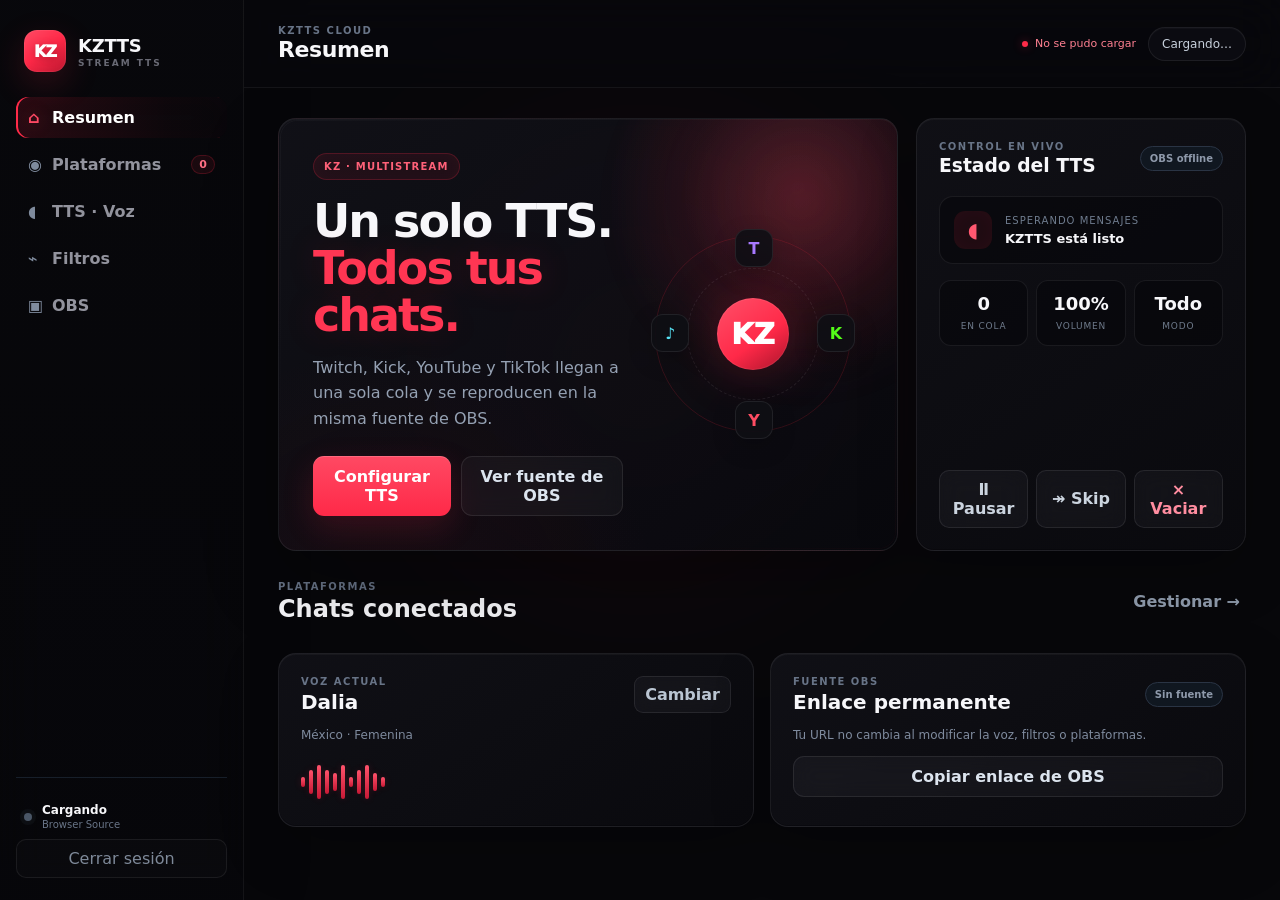
==== commit d80f3e5e: "Add files via upload" ====
--- a/static/index.html
+++ b/static/index.html
@@ -5,7 +5,7 @@
   <meta name="viewport" content="width=device-width, initial-scale=1" />
   <meta name="theme-color" content="#07070a" />
   <title>KZTTS · Dashboard</title>
-  <link rel="stylesheet" href="/static/style-v071.css?v=071" />
+  <link rel="stylesheet" href="/static/style-v072.css?v=072" />
 </head>
 <body>
   <div id="cursorGlow" class="cursor-glow" aria-hidden="true">
@@ -216,6 +216,6 @@
   <select id="voice" class="sr-only" aria-hidden="true"></select>
   <input id="channel" class="sr-only" aria-hidden="true">
   <div id="sourceBox" class="sr-only"></div>
-  <script src="/static/app-v071.js?v=071"></script>
+  <script src="/static/app-v072.js?v=072"></script>
 </body>
 </html>
--- a/static/style-v072.css
+++ b/static/style-v072.css
@@ -0,0 +1,168 @@
+:root{
+  --bg:#080b11;--bg-2:#0b1018;--panel:#101620;--panel-2:#141b27;--line:#222c3b;
+  --text:#f6f8fb;--muted:#8e9aad;--green:#a6ff68;--green-2:#6de33e;--cyan:#52d8ff;
+  --purple:#9d72ff;--red:#ff4d67;--yellow:#ffc857;--radius:18px;
+  font-family:Inter,ui-sans-serif,system-ui,-apple-system,BlinkMacSystemFont,"Segoe UI",sans-serif;
+}
+*{box-sizing:border-box}html,body{margin:0;min-height:100%;background:var(--bg);color:var(--text)}body{overflow-x:hidden}button,input,textarea,select{font:inherit}button,a{transition:.18s ease}.hidden{display:none!important}.sr-only{position:absolute!important;width:1px;height:1px;padding:0;margin:-1px;overflow:hidden;clip:rect(0,0,0,0);white-space:nowrap;border:0}
+.app-shell{min-height:100vh;background:radial-gradient(circle at 72% -15%,rgba(82,216,255,.08),transparent 30%),radial-gradient(circle at 20% 110%,rgba(166,255,104,.07),transparent 32%),var(--bg)}
+.sidebar{position:fixed;inset:0 auto 0 0;width:244px;padding:22px 16px;border-right:1px solid #171f2a;background:rgba(7,10,15,.94);backdrop-filter:blur(16px);display:flex;flex-direction:column;z-index:20}.brand{display:flex;align-items:center;gap:12px;padding:8px 8px 25px}.brand-mark{width:42px;height:42px;border-radius:13px;background:linear-gradient(145deg,var(--green),#7fe148);display:grid;place-items:center;color:#081006;font-weight:950;letter-spacing:-1px;box-shadow:0 0 32px rgba(166,255,104,.16)}.brand strong{font-size:18px;letter-spacing:-.5px}.brand span{display:block;font-size:9px;color:#6f7b8d;letter-spacing:2px;margin-top:2px;font-weight:800}.nav{display:flex;flex-direction:column;gap:6px}.nav-item{width:100%;border:0;background:transparent;color:#9ba6b7;border-radius:12px;padding:11px 12px;display:grid;grid-template-columns:24px 1fr auto;align-items:center;text-align:left;cursor:pointer;font-weight:650}.nav-item:hover{color:#eaf0f7;background:#101722}.nav-item.active{color:#fff;background:linear-gradient(90deg,rgba(166,255,104,.15),rgba(166,255,104,.04));box-shadow:inset 2px 0 var(--green)}.nav-icon{font-size:16px;color:#7f8b9d}.nav-item.active .nav-icon{color:var(--green)}.nav-count{font-size:11px;background:#1a2531;color:var(--green);border:1px solid #263847;padding:2px 7px;border-radius:999px}.sidebar-bottom{margin-top:auto;border-top:1px solid #171f2a;padding-top:16px}.mini-status{display:flex;gap:10px;align-items:center;padding:9px 8px}.mini-status strong,.mini-status small{display:block}.mini-status strong{font-size:12px}.mini-status small{font-size:10px;color:#697588;margin-top:2px}.status-dot{width:8px;height:8px;border-radius:50%;background:#4a5666;display:inline-block;box-shadow:0 0 0 4px rgba(74,86,102,.1)}.status-dot.online{background:var(--green-2);box-shadow:0 0 0 4px rgba(109,227,62,.1)}.ghost-button{width:100%;background:transparent;border:1px solid #1c2531;color:#7e8999;border-radius:10px;padding:9px;cursor:pointer}.ghost-button:hover{color:white;border-color:#344153}.workspace{margin-left:244px;min-height:100vh}.topbar{height:88px;border-bottom:1px solid #171f2a;padding:0 34px;display:flex;align-items:center;justify-content:space-between;position:sticky;top:0;background:rgba(8,11,17,.82);backdrop-filter:blur(18px);z-index:15}.topbar h1{margin:1px 0 0;font-size:22px;letter-spacing:-.4px}.kicker,.section-label{margin:0;color:#687487;font-size:10px;font-weight:850;letter-spacing:1.5px}.topbar-actions{display:flex;align-items:center;gap:12px}.account-pill{border:1px solid #263141;background:#0d131c;border-radius:999px;padding:9px 13px;font-size:12px;color:#c7d0dc}.save-state{display:flex;gap:7px;align-items:center;font-size:11px;color:#708094}.save-state span{width:6px;height:6px;border-radius:50%;background:var(--green-2)}.save-state.saving span{background:var(--yellow);animation:pulse 1s infinite}.save-state.error{color:#ff8092}.save-state.error span{background:var(--red)}@keyframes pulse{50%{opacity:.3}}
+.content{max-width:1380px;margin:0 auto;padding:30px 34px 70px}.page{display:none}.page.active{display:block}.notice{padding:12px 14px;border-radius:12px;margin-bottom:18px;font-size:13px}.warning{background:#2b210d;border:1px solid #6c521e;color:#ffd878}.hero-grid{display:grid;grid-template-columns:minmax(0,1.5fr) minmax(330px,.7fr);gap:18px}.hero-card,.card{border:1px solid var(--line);border-radius:var(--radius);background:linear-gradient(145deg,rgba(18,24,35,.96),rgba(12,17,25,.96));box-shadow:0 22px 60px rgba(0,0,0,.14)}.hero-card{min-height:330px;padding:34px;display:flex;justify-content:space-between;align-items:center;overflow:hidden;position:relative}.hero-card:before{content:"";position:absolute;width:340px;height:340px;border-radius:50%;right:-80px;top:-70px;background:radial-gradient(circle,rgba(166,255,104,.12),transparent 65%)}.hero-copy{position:relative;z-index:2;max-width:580px}.eyebrow-pill{display:inline-flex;background:rgba(166,255,104,.08);border:1px solid rgba(166,255,104,.2);color:var(--green);border-radius:999px;padding:7px 10px;font-size:10px;font-weight:900;letter-spacing:1.2px}.hero-copy h2{font-size:46px;letter-spacing:-2px;line-height:1.02;margin:18px 0 16px}.hero-copy h2 span{color:var(--green)}.hero-copy p{color:#95a1b3;line-height:1.6;margin:0;max-width:540px}.hero-actions{display:flex;gap:10px;margin-top:24px}.primary-button,.secondary-button,.mini-action,.control-button,.text-button{border:0;cursor:pointer;font-weight:800}.primary-button{background:var(--green);color:#081006;border-radius:11px;padding:11px 15px;box-shadow:0 10px 30px rgba(166,255,104,.10)}.primary-button:hover{background:#b5ff84;transform:translateY(-1px)}.secondary-button{background:#151d28;color:#dce4ee;border:1px solid #2a3545;border-radius:11px;padding:10px 14px}.secondary-button:hover{border-color:#40506a;background:#192230}.full{width:100%}.text-button{background:transparent;color:#8d99aa}.text-button:hover{color:var(--green)}.hero-orbit{position:relative;width:220px;height:220px;flex:0 0 220px;margin-left:20px}.hero-orbit:before,.hero-orbit:after{content:"";position:absolute;border-radius:50%;border:1px solid rgba(166,255,104,.16);inset:12px}.hero-orbit:after{inset:44px;border-style:dashed;border-color:rgba(82,216,255,.14)}.orbit-core{position:absolute;inset:74px;border-radius:50%;display:grid;place-items:center;background:linear-gradient(145deg,#baff86,#7cdf4b);color:#071006;font-weight:950;font-size:29px;box-shadow:0 0 44px rgba(166,255,104,.18)}.orbit-node{position:absolute;width:38px;height:38px;border-radius:12px;display:grid;place-items:center;background:#121925;border:1px solid #2b3545;font-weight:900;z-index:2}.orbit-node.twitch{top:5px;left:92px;color:#a879ff}.orbit-node.kick{right:8px;top:90px;color:#53fc18}.orbit-node.youtube{bottom:5px;left:92px;color:#ff4d63}.orbit-node.tiktok{left:8px;top:90px;color:#58e5f7}.card{padding:22px}.card-heading,.section-heading{display:flex;align-items:center;justify-content:space-between;gap:16px}.card-heading h3,.section-heading h2{margin:3px 0 0}.live-card{display:flex;flex-direction:column}.badge{font-size:10px;font-weight:850;border-radius:999px;padding:6px 9px;border:1px solid #2a3444;color:#8e99aa}.badge.good{color:var(--green);border-color:rgba(166,255,104,.2);background:rgba(166,255,104,.07)}.badge.neutral{background:#101720}.now-playing{display:flex;gap:13px;align-items:center;margin:20px 0 16px;border:1px solid #202b39;background:#0b1119;border-radius:14px;padding:14px}.now-icon{width:38px;height:38px;border-radius:11px;background:rgba(166,255,104,.08);color:var(--green);display:grid;place-items:center;font-size:20px}.now-copy{min-width:0}.now-copy small,.now-copy strong{display:block}.now-copy small{font-size:10px;text-transform:uppercase;letter-spacing:1px;color:#6f7c8e;margin-bottom:5px}.now-copy strong{white-space:nowrap;overflow:hidden;text-overflow:ellipsis;font-size:13px}.runtime-stats{display:grid;grid-template-columns:repeat(3,1fr);gap:8px}.runtime-stats div{background:#0c121b;border:1px solid #1c2633;border-radius:12px;padding:12px;text-align:center}.runtime-stats span{display:block;font-size:18px;font-weight:900}.runtime-stats small{font-size:9px;color:#6f7b8c;text-transform:uppercase;letter-spacing:.8px}.control-row{display:grid;grid-template-columns:1fr 1fr 1fr;gap:8px;margin-top:auto;padding-top:15px}.control-button{background:#151d28;color:#cbd4df;border:1px solid #273244;border-radius:10px;padding:9px 8px}.control-button:hover{background:#1b2532;color:#fff}.danger-soft{color:#ff8da0}.section-heading{margin:30px 0 14px}.platform-summary-grid{display:grid;grid-template-columns:repeat(4,1fr);gap:12px}.summary-platform{border:1px solid #202a38;border-radius:15px;padding:16px;background:#0e141d}.summary-platform .top{display:flex;align-items:center;justify-content:space-between}.summary-platform .picon{width:34px;height:34px;border-radius:10px;display:grid;place-items:center;font-weight:900;background:#171f2a}.summary-platform h4{margin:13px 0 4px}.summary-platform p{margin:0;color:#718094;font-size:11px}.summary-platform .small-dot{width:7px;height:7px;border-radius:50%;background:#465263}.summary-platform.on .small-dot{background:var(--green-2)}.two-col-grid{display:grid;grid-template-columns:1fr 1fr;gap:16px}.dashboard-bottom{margin-top:16px}.compact-card{min-height:160px}.compact-card h3{font-size:20px}.muted{color:#7f8b9e;font-size:12px;line-height:1.5}.mini-action{background:#151e29;color:#bac5d2;border:1px solid #283548;border-radius:9px;padding:8px 10px}.mini-action:hover{color:#fff;border-color:#41516a}.voice-wave{height:44px;display:flex;align-items:center;gap:4px;margin-top:16px}.voice-wave i{display:block;width:4px;border-radius:4px;background:linear-gradient(var(--green),#4db829);height:10px}.voice-wave i:nth-child(2n){height:24px}.voice-wave i:nth-child(3n){height:34px}.voice-wave i:nth-child(5n){height:18px}.page-intro{margin:4px 0 22px}.page-intro h2{font-size:30px;letter-spacing:-1px;margin:6px 0}.page-intro p:not(.section-label){color:#8190a3;margin:0}.page-intro.split{display:flex;justify-content:space-between;gap:25px;align-items:flex-start}.master-toggle{min-width:260px;display:flex;align-items:center;justify-content:space-between;gap:20px;border:1px solid #263141;background:#0f151e;border-radius:14px;padding:13px 15px}.master-toggle strong,.master-toggle small{display:block}.master-toggle small{color:#6f7c8e;font-size:10px;margin-top:3px}.platform-grid{display:grid;grid-template-columns:repeat(2,1fr);gap:15px}.platform-card{position:relative;overflow:hidden;border:1px solid #222d3b;border-radius:18px;background:#101620;padding:21px}.platform-accent{position:absolute;left:0;top:0;bottom:0;width:3px;background:#566274}.platform-twitch .platform-accent{background:#9147ff}.platform-kick .platform-accent{background:#53fc18}.platform-youtube .platform-accent{background:#ff3152}.platform-tiktok .platform-accent{background:#29d7e8}.platform-top{display:flex;justify-content:space-between;align-items:center}.platform-logo{width:42px;height:42px;border-radius:13px;background:#171f2b;display:grid;place-items:center;font-weight:950;font-size:17px}.platform-twitch .platform-logo{color:#b68aff;background:rgba(145,71,255,.12)}.platform-kick .platform-logo{color:#65ff36;background:rgba(83,252,24,.10)}.platform-youtube .platform-logo{color:#ff6179;background:rgba(255,49,82,.10)}.platform-tiktok .platform-logo{color:#53edf6;background:rgba(41,215,232,.10)}.platform-card h3{margin:18px 0 5px;font-size:20px}.platform-card>p{margin:0;color:#748296;font-size:12px}.platform-footer{margin-top:20px}.platform-footer.stacked{display:flex;gap:8px}.platform-action{display:inline-block;color:#dbe3ed;text-decoration:none;font-size:12px;font-weight:800;border:1px solid #2a3749;border-radius:9px;padding:8px 10px}.platform-action:hover{border-color:#445670}.platform-input,.compact-input,input,textarea{border:1px solid #283447;background:#0b1119;color:#f1f5f9;border-radius:10px;padding:10px 11px;outline:none}.platform-input{width:100%}.platform-input:focus,input:focus,textarea:focus{border-color:#4b607b;box-shadow:0 0 0 3px rgba(82,216,255,.05)}.switch{position:relative;display:inline-flex}.switch input{position:absolute;opacity:0;pointer-events:none}.switch>span{width:42px;height:24px;border-radius:999px;background:#273141;border:1px solid #354052;position:relative;cursor:pointer;transition:.2s}.switch>span:after{content:"";position:absolute;width:16px;height:16px;border-radius:50%;background:#8b96a5;left:3px;top:3px;transition:.2s}.switch input:checked+span{background:rgba(166,255,104,.2);border-color:rgba(166,255,104,.45)}.switch input:checked+span:after{transform:translateX(18px);background:var(--green)}.switch.large>span{width:48px;height:28px}.switch.large>span:after{width:20px;height:20px}.switch.large input:checked+span:after{transform:translateX(20px)}.info-card{display:flex;gap:12px;align-items:flex-start;margin-top:15px;color:#8f9bac}.info-card>span{color:var(--cyan)}.info-card p{margin:0;font-size:12px;line-height:1.5}.tts-layout{display:grid;grid-template-columns:minmax(0,1fr) 330px;gap:18px}.voice-grid{display:grid;grid-template-columns:repeat(3,minmax(0,1fr));gap:12px}.voice-card{border:1px solid #232e3d;background:#101620;border-radius:15px;padding:16px;cursor:pointer;text-align:left;color:inherit;position:relative}.voice-card:hover{border-color:#3a4a61;transform:translateY(-1px)}.voice-card.active{border-color:rgba(166,255,104,.55);box-shadow:inset 0 0 0 1px rgba(166,255,104,.18),0 12px 35px rgba(0,0,0,.14)}.voice-card .voice-country{font-size:10px;color:#718094;font-weight:800;letter-spacing:1px}.voice-card h4{font-size:17px;margin:8px 0 3px}.voice-card p{margin:0;color:#778497;font-size:11px}.voice-play{position:absolute;right:13px;top:13px;width:29px;height:29px;border-radius:50%;border:1px solid #2d394a;background:#151d28;color:#c4ceda;display:grid;place-items:center}.voice-card.active .voice-play{background:var(--green);color:#081006;border-color:var(--green)}.test-card{margin-top:16px}.test-inline{display:grid;grid-template-columns:1fr auto;gap:9px;margin-top:14px}.test-inline input{width:100%}.settings-panel{position:sticky;top:110px;height:max-content}.setting-block{padding:16px 0;border-bottom:1px solid #202a37}.setting-block:last-child{border-bottom:0}.setting-title{display:flex;justify-content:space-between;font-size:12px;margin-bottom:10px}.setting-title strong{color:var(--green);font-size:11px}.setting-block input[type=range]{width:100%;accent-color:var(--green)}.segmented{display:grid;grid-template-columns:1fr 1fr;background:#0a1018;border:1px solid #263244;border-radius:10px;padding:3px;gap:3px}.segmented button{border:0;background:transparent;color:#758296;border-radius:7px;padding:8px;font-size:11px;font-weight:800;cursor:pointer}.segmented button.active{background:#1a2431;color:#f2f6fb}.compact-input{width:100%;margin-top:9px}.field-label{display:block;color:#aeb8c6;font-size:11px}.field-label input{width:100%;margin-top:7px}.field-label small{display:block;color:#647286;margin-top:5px}.toggle-list label{display:flex;align-items:center;justify-content:space-between;gap:15px}.toggle-list strong,.toggle-list small{display:block}.toggle-list small{font-size:10px;color:#647286;margin-top:3px}.filter-card{padding:0;overflow:hidden}.filter-row{display:grid;grid-template-columns:40px 1fr auto;gap:14px;align-items:center;padding:20px;border-bottom:1px solid #202a37}.filter-row:last-child{border-bottom:0}.filter-icon{width:36px;height:36px;border-radius:10px;background:#171f2b;color:var(--green);display:grid;place-items:center;font-weight:900}.filter-row strong{font-size:13px}.filter-row p{font-size:11px;color:#6f7c8f;margin:4px 0 0}.blacklist-card textarea{width:100%;resize:vertical;margin-top:12px;min-height:190px}.obs-grid{display:grid;grid-template-columns:minmax(0,1.4fr) minmax(300px,.6fr);gap:16px}.obs-preview{height:170px;border:1px solid #222d3c;border-radius:14px;background:radial-gradient(circle at center,rgba(166,255,104,.08),transparent 50%),#0a1017;display:flex;align-items:center;justify-content:center;gap:16px;margin-bottom:20px}.obs-logo{width:64px;height:64px;border-radius:20px;background:linear-gradient(145deg,var(--green),#75dd43);display:grid;place-items:center;color:#071006;font-size:25px;font-weight:950}.obs-preview strong,.obs-preview small{display:block}.obs-preview strong{font-size:14px;margin:4px 0}.obs-preview small{color:#6f7c8e;font-size:10px}.copy-field{display:grid;grid-template-columns:1fr auto;gap:8px;margin-top:7px}.copy-field input{width:100%;font-size:11px}.copy-field button{border:1px solid #334156;background:#151e2a;color:#dbe4ef;border-radius:9px;padding:0 14px;font-weight:800;cursor:pointer}.obs-steps{display:grid;grid-template-columns:repeat(3,1fr);gap:10px;margin-top:18px}.obs-steps>div{display:flex;gap:9px;border:1px solid #202a38;border-radius:12px;padding:12px;background:#0c121b}.obs-steps span{width:22px;height:22px;border-radius:7px;background:rgba(166,255,104,.1);color:var(--green);display:grid;place-items:center;font-size:10px;font-weight:900;flex:0 0 auto}.obs-steps p{margin:0}.obs-steps strong,.obs-steps small{display:block}.obs-steps strong{font-size:10px}.obs-steps small{color:#667386;font-size:9px;line-height:1.4;margin-top:3px}.obs-side-card input{width:100%;margin:12px 0}.obs-side-card .secondary-button{margin-top:8px}.quick-test-platforms{display:flex;gap:5px;flex-wrap:wrap;margin-top:15px}.test-platform{border:1px solid #2a3648;background:#0e151f;color:#8290a2;border-radius:8px;padding:6px 8px;font-size:9px;font-weight:800;cursor:pointer}.test-platform.active{color:#081006;background:var(--green);border-color:var(--green)}
+@media(max-width:1100px){.hero-grid,.tts-layout,.obs-grid{grid-template-columns:1fr}.settings-panel{position:static}.platform-summary-grid{grid-template-columns:repeat(2,1fr)}.voice-grid{grid-template-columns:repeat(2,1fr)}.hero-orbit{display:none}}
+@media(max-width:780px){.sidebar{width:72px;padding:18px 10px}.brand{padding:6px 5px 22px}.brand>div:last-child,.nav-item span:not(.nav-icon),.sidebar-bottom .mini-status div,.ghost-button{display:none}.nav-item{grid-template-columns:1fr;place-items:center;padding:12px}.workspace{margin-left:72px}.topbar{padding:0 18px}.content{padding:22px 18px 50px}.save-state{display:none}.hero-copy h2{font-size:34px}.platform-grid,.two-col-grid{grid-template-columns:1fr}.page-intro.split{display:block}.master-toggle{margin-top:18px}.obs-steps{grid-template-columns:1fr}.platform-summary-grid{grid-template-columns:1fr 1fr}}
+@media(max-width:520px){.topbar-actions .account-pill{display:none}.hero-card{padding:24px}.hero-actions,.platform-footer.stacked{flex-direction:column}.platform-summary-grid,.voice-grid{grid-template-columns:1fr}.test-inline{grid-template-columns:1fr}.content{padding-left:12px;padding-right:12px}}
+
+
+/* =========================================================
+   KZTTS BLACK / RED VISUAL SYSTEM — v0.7 preview
+   ========================================================= */
+:root{
+  --bg:#07070a;--bg-2:#0a0a0f;--panel:#101015;--panel-2:#14141b;--line:rgba(255,255,255,.075);
+  --text:#f7f7fa;--muted:#8f909b;
+  --green:#ff2b49;--green-2:#ff405c;--cyan:#ff657c;
+  --purple:#a879ff;--red:#ff2b49;--yellow:#ffc857;--radius:18px;
+  --brand:#ff2b49;--brand-bright:#ff4964;--brand-deep:#8f1026;
+  --brand-rgb:255,43,73;--glass:rgba(16,16,22,.72);--glass-strong:rgba(12,12,17,.90);
+  --glass-border:rgba(255,255,255,.075);--brand-border:rgba(255,43,73,.28);--brand-glow:rgba(255,43,73,.20);
+}
+html,body{background:#07070a;color:var(--text)}
+body:before{content:"";position:fixed;inset:0;pointer-events:none;z-index:-2;background:radial-gradient(circle at 64% -8%,rgba(var(--brand-rgb),.105),transparent 27%),radial-gradient(circle at 21% 108%,rgba(122,14,34,.12),transparent 30%),linear-gradient(180deg,#08080c 0%,#07070a 62%,#09070a 100%)}
+body:after{content:"";position:fixed;inset:0;pointer-events:none;z-index:-1;opacity:.18;background-image:linear-gradient(rgba(255,255,255,.015) 1px,transparent 1px),linear-gradient(90deg,rgba(255,255,255,.012) 1px,transparent 1px);background-size:64px 64px;mask-image:linear-gradient(to bottom,black,transparent 75%)}
+.app-shell{background:transparent;position:relative;isolation:isolate}
+
+/* Cursor lighting */
+.cursor-glow{position:fixed;inset:0;pointer-events:none;z-index:0;mix-blend-mode:screen;overflow:hidden;opacity:.9;transition:opacity .35s ease}
+.cursor-glow-layer{position:absolute;left:0;top:0;border-radius:50%;will-change:transform;transform:translate3d(-999px,-999px,0)}
+.glow-1{width:620px;height:620px;margin:-310px 0 0 -310px;background:radial-gradient(circle,rgba(255,32,69,.105) 0%,rgba(255,19,57,.045) 34%,transparent 68%);filter:blur(80px)}
+.glow-2{width:390px;height:390px;margin:-195px 0 0 -195px;background:radial-gradient(circle,rgba(255,76,101,.105),transparent 66%);filter:blur(54px)}
+.glow-3{width:190px;height:190px;margin:-95px 0 0 -95px;background:radial-gradient(circle,rgba(255,105,123,.09),transparent 70%);filter:blur(32px)}
+.sidebar,.workspace{position:relative;z-index:1}.sidebar{position:fixed}
+
+/* Shell */
+.sidebar{border-right:1px solid rgba(255,255,255,.055);background:linear-gradient(180deg,rgba(8,8,12,.94),rgba(7,7,10,.89));backdrop-filter:blur(24px) saturate(125%);box-shadow:18px 0 50px rgba(0,0,0,.13)}
+.brand-mark{background:linear-gradient(145deg,#ff4a64 0%,#ff2948 48%,#bd1730 100%);color:#fff;box-shadow:0 0 0 1px rgba(255,255,255,.06) inset,0 12px 34px rgba(var(--brand-rgb),.18);text-shadow:0 1px 8px rgba(0,0,0,.26)}
+.brand strong{letter-spacing:-.3px}.brand span{color:#696a75}
+.nav-item{position:relative;overflow:hidden;color:#92939d;transition:color .22s ease,background .22s ease,transform .22s ease,border-color .22s ease}
+.nav-item:before{content:"";position:absolute;inset:0;background:radial-gradient(circle at var(--mx,18%) var(--my,50%),rgba(var(--brand-rgb),.13),transparent 58%);opacity:0;transition:opacity .25s ease;pointer-events:none}
+.nav-item:hover:before{opacity:1}.nav-item:hover{color:#f3f3f7;background:rgba(255,255,255,.025);transform:translateX(2px)}
+.nav-item.active{color:#fff;background:linear-gradient(90deg,rgba(var(--brand-rgb),.13),rgba(var(--brand-rgb),.025) 72%,transparent);box-shadow:inset 2px 0 var(--brand),inset 0 0 30px rgba(var(--brand-rgb),.025)}
+.nav-item.active .nav-icon{color:var(--brand-bright);filter:drop-shadow(0 0 8px rgba(var(--brand-rgb),.32))}.nav-count{background:rgba(var(--brand-rgb),.08);color:#ff7085;border-color:rgba(var(--brand-rgb),.2)}
+.status-dot.online,.save-state span{background:var(--brand-bright);box-shadow:0 0 10px rgba(var(--brand-rgb),.42)}
+.ghost-button{border-color:rgba(255,255,255,.07);background:rgba(255,255,255,.015)}.ghost-button:hover{border-color:rgba(var(--brand-rgb),.30);box-shadow:0 0 22px rgba(var(--brand-rgb),.07)}
+.topbar{border-color:rgba(255,255,255,.055);background:rgba(8,8,12,.68);backdrop-filter:blur(26px) saturate(125%)}
+.account-pill{border-color:rgba(255,255,255,.075);background:rgba(17,17,23,.64);box-shadow:inset 0 1px rgba(255,255,255,.025)}
+.content{position:relative}
+
+/* Page entrance */
+.page.active{display:block;animation:kz-page-in .34s cubic-bezier(.16,1,.3,1) both}
+@keyframes kz-page-in{from{opacity:0;transform:translateY(9px);filter:blur(4px)}to{opacity:1;transform:none;filter:blur(0)}}
+
+/* Glass surfaces */
+.hero-card,.card,.platform-card,.summary-platform,.master-toggle{border-color:var(--glass-border);background:linear-gradient(145deg,rgba(18,18,25,.82),rgba(10,10,15,.84));backdrop-filter:blur(18px) saturate(125%);box-shadow:0 20px 56px rgba(0,0,0,.25),inset 0 1px rgba(255,255,255,.035),inset 0 -1px rgba(0,0,0,.25)}
+.card,.platform-card,.summary-platform,.voice-card{transition:transform .24s cubic-bezier(.16,1,.3,1),border-color .24s ease,box-shadow .24s ease,background .24s ease}
+.card:hover,.platform-card:hover,.summary-platform:hover{border-color:rgba(255,255,255,.105);box-shadow:0 24px 65px rgba(0,0,0,.29),0 0 0 1px rgba(var(--brand-rgb),.015) inset}
+
+/* Hero */
+.hero-card{background:radial-gradient(circle at 84% 16%,rgba(var(--brand-rgb),.125),transparent 30%),radial-gradient(circle at 18% 115%,rgba(114,13,32,.13),transparent 38%),linear-gradient(145deg,rgba(18,18,25,.91),rgba(9,9,14,.92));box-shadow:0 28px 75px rgba(0,0,0,.30),inset 0 1px rgba(255,255,255,.04)}
+.hero-card:before{width:430px;height:430px;right:-120px;top:-130px;background:radial-gradient(circle,rgba(var(--brand-rgb),.17),rgba(var(--brand-rgb),.045) 40%,transparent 67%);filter:blur(8px);animation:hero-breathe 5s ease-in-out infinite}
+.hero-card:after{content:"";position:absolute;inset:1px;border-radius:calc(var(--radius) - 1px);pointer-events:none;background:linear-gradient(120deg,rgba(255,255,255,.035),transparent 24%,transparent 72%,rgba(var(--brand-rgb),.03));mask:linear-gradient(#000 0 0) content-box,linear-gradient(#000 0 0);mask-composite:exclude;padding:1px}
+@keyframes hero-breathe{50%{transform:scale(1.08);opacity:.72}}
+.eyebrow-pill{background:rgba(var(--brand-rgb),.075);border-color:rgba(var(--brand-rgb),.22);color:#ff6179;box-shadow:inset 0 0 18px rgba(var(--brand-rgb),.035)}
+.hero-copy h2 span{color:#ff3653;text-shadow:0 0 34px rgba(var(--brand-rgb),.18)}
+.primary-button{position:relative;overflow:hidden;background:linear-gradient(180deg,#ff4963,#ff2948);color:#fff;box-shadow:0 11px 32px rgba(var(--brand-rgb),.16),inset 0 1px rgba(255,255,255,.18);transition:transform .22s cubic-bezier(.16,1,.3,1),box-shadow .22s ease,filter .22s ease}
+.primary-button:before{content:"";position:absolute;inset:0;background:radial-gradient(circle at var(--mx,50%) var(--my,50%),rgba(255,255,255,.24),transparent 48%);opacity:0;transition:opacity .2s}
+.primary-button:hover:before{opacity:1}.primary-button:hover{background:linear-gradient(180deg,#ff5770,#ff304f);transform:translateY(-2px);box-shadow:0 15px 38px rgba(var(--brand-rgb),.23),0 0 20px rgba(var(--brand-rgb),.08)}
+.secondary-button,.mini-action,.control-button{background:rgba(255,255,255,.035);border-color:rgba(255,255,255,.085);backdrop-filter:blur(10px)}
+.secondary-button:hover,.mini-action:hover,.control-button:hover{border-color:rgba(var(--brand-rgb),.24);background:rgba(var(--brand-rgb),.055);box-shadow:0 0 22px rgba(var(--brand-rgb),.055)}
+.text-button:hover{color:#ff5d75}
+
+/* Orbit */
+.hero-orbit:before,.hero-orbit:after{border-color:rgba(var(--brand-rgb),.16)}.hero-orbit:after{border-color:rgba(255,255,255,.075)}
+.orbit-core{background:linear-gradient(145deg,#ff5069,#ff2948 58%,#a9142b);color:#fff;box-shadow:0 0 0 1px rgba(255,255,255,.07) inset,0 0 52px rgba(var(--brand-rgb),.25);animation:core-pulse 3.3s ease-in-out infinite}
+@keyframes core-pulse{50%{box-shadow:0 0 0 1px rgba(255,255,255,.07) inset,0 0 72px rgba(var(--brand-rgb),.34);transform:scale(1.025)}}
+.orbit-node{background:rgba(15,15,21,.90);border-color:rgba(255,255,255,.08);box-shadow:0 8px 25px rgba(0,0,0,.2);transition:transform .24s ease,box-shadow .24s ease}.orbit-node:hover{transform:scale(1.08);box-shadow:0 0 25px rgba(var(--brand-rgb),.10)}
+
+/* Runtime / dashboard */
+.badge.good{color:#ff6b80;border-color:rgba(var(--brand-rgb),.22);background:rgba(var(--brand-rgb),.07)}
+.now-playing,.runtime-stats div{background:rgba(6,6,10,.52);border-color:rgba(255,255,255,.07)}
+.now-icon{background:rgba(var(--brand-rgb),.09);color:#ff5870;box-shadow:inset 0 0 18px rgba(var(--brand-rgb),.04)}
+.summary-platform{background:linear-gradient(145deg,rgba(17,17,23,.82),rgba(10,10,15,.82))}.summary-platform.on .small-dot{background:#ff405c;box-shadow:0 0 9px rgba(var(--brand-rgb),.42)}
+.voice-wave i{background:linear-gradient(#ff536c,#c71935);box-shadow:0 0 7px rgba(var(--brand-rgb),.17);animation:wave 1.35s ease-in-out infinite alternate}.voice-wave i:nth-child(2n){animation-delay:-.45s}.voice-wave i:nth-child(3n){animation-delay:-.8s}@keyframes wave{to{transform:scaleY(.72);opacity:.7}}
+
+/* Platform cards retain platform identity, but use premium hover lighting */
+.platform-card{--platform-rgb:255,43,73;isolation:isolate}.platform-card:before{content:"";position:absolute;inset:0;z-index:-1;background:radial-gradient(circle at var(--mx,50%) var(--my,50%),rgba(var(--platform-rgb),.12),transparent 44%);opacity:0;transition:opacity .28s ease}.platform-card:hover:before{opacity:1}
+.platform-twitch{--platform-rgb:145,71,255}.platform-kick{--platform-rgb:83,252,24}.platform-youtube{--platform-rgb:255,49,82}.platform-tiktok{--platform-rgb:41,215,232}
+.platform-card:hover{transform:translateY(-2px)}
+.platform-input,.compact-input,input,textarea{border-color:rgba(255,255,255,.085);background:rgba(7,7,11,.60);box-shadow:inset 0 1px 8px rgba(0,0,0,.16)}
+.platform-input:focus,input:focus,textarea:focus{border-color:rgba(var(--brand-rgb),.42);box-shadow:0 0 0 3px rgba(var(--brand-rgb),.07),0 0 24px rgba(var(--brand-rgb),.055)}
+
+/* TTS */
+.master-toggle{background:rgba(14,14,20,.72)}
+.voice-card{border-color:rgba(255,255,255,.075);background:linear-gradient(145deg,rgba(18,18,25,.78),rgba(11,11,16,.78));overflow:hidden}
+.voice-card:before{content:"";position:absolute;inset:0;background:radial-gradient(circle at var(--mx,50%) var(--my,50%),rgba(var(--brand-rgb),.09),transparent 48%);opacity:0;transition:opacity .25s;pointer-events:none}.voice-card:hover:before{opacity:1}.voice-card:hover{border-color:rgba(var(--brand-rgb),.22);transform:translateY(-2px);box-shadow:0 16px 38px rgba(0,0,0,.2),0 0 25px rgba(var(--brand-rgb),.035)}
+.voice-card.active{border-color:rgba(var(--brand-rgb),.50);background:radial-gradient(circle at 15% 0%,rgba(var(--brand-rgb),.08),transparent 55%),linear-gradient(145deg,rgba(22,15,20,.88),rgba(11,11,16,.85));box-shadow:inset 0 0 0 1px rgba(var(--brand-rgb),.10),0 15px 42px rgba(0,0,0,.22),0 0 32px rgba(var(--brand-rgb),.045)}
+.voice-card.active .voice-play{background:linear-gradient(180deg,#ff4d66,#ff2948);color:#fff;border-color:#ff405c;box-shadow:0 0 18px rgba(var(--brand-rgb),.22)}
+.setting-title strong{color:#ff6077}.setting-block input[type=range]{accent-color:var(--brand)}
+.segmented{background:rgba(6,6,10,.58);border-color:rgba(255,255,255,.075)}.segmented button.active{background:linear-gradient(180deg,rgba(var(--brand-rgb),.15),rgba(var(--brand-rgb),.08));color:#fff;box-shadow:inset 0 0 0 1px rgba(var(--brand-rgb),.12)}
+.filter-icon{background:rgba(var(--brand-rgb),.075);color:#ff536d}.filter-row{transition:background .2s ease}.filter-row:hover{background:linear-gradient(90deg,rgba(var(--brand-rgb),.035),transparent 70%)}
+
+/* Switches */
+.switch>span{background:#25252d;border-color:rgba(255,255,255,.09)}.switch>span:after{background:#8d8d98;box-shadow:0 2px 8px rgba(0,0,0,.32)}.switch input:checked+span{background:rgba(var(--brand-rgb),.18);border-color:rgba(var(--brand-rgb),.48);box-shadow:0 0 16px rgba(var(--brand-rgb),.08)}.switch input:checked+span:after{background:#ff4964;box-shadow:0 0 13px rgba(var(--brand-rgb),.38)}
+
+/* OBS */
+.obs-preview{border-color:rgba(255,255,255,.075);background:radial-gradient(circle at center,rgba(var(--brand-rgb),.11),transparent 46%),rgba(7,7,11,.58);box-shadow:inset 0 0 45px rgba(var(--brand-rgb),.02)}
+.obs-logo{background:linear-gradient(145deg,#ff5069,#ff2948 58%,#a9142b);color:#fff;box-shadow:0 0 36px rgba(var(--brand-rgb),.19),inset 0 1px rgba(255,255,255,.18)}
+.obs-steps span{background:rgba(var(--brand-rgb),.09);color:#ff5c74}.test-platform.active{color:#fff;background:linear-gradient(180deg,#ff4964,#ff2948);border-color:#ff405c;box-shadow:0 0 16px rgba(var(--brand-rgb),.15)}
+.copy-field button:hover{border-color:rgba(var(--brand-rgb),.28);background:rgba(var(--brand-rgb),.06)}
+
+/* Global interactive cursor lighting */
+[data-mouse-glow]{position:relative;overflow:hidden}
+@media (prefers-reduced-motion:reduce){*,*:before,*:after{animation-duration:.01ms!important;animation-iteration-count:1!important;scroll-behavior:auto!important;transition-duration:.01ms!important}.cursor-glow{display:none}}
+
+/* v0.7.2 — Cursor pressure / 3D tilt surfaces */
+.hero-card,.platform-card,.summary-platform,.voice-card,.obs-preview{
+  --tilt-x:0deg;--tilt-y:0deg;--tilt-lift:0px;--tilt-scale:1;
+  --tilt-shadow-x:0px;--tilt-shadow-y:18px;
+  transform-style:preserve-3d;
+  will-change:transform;
+  transform:perspective(1050px) rotateX(var(--tilt-x)) rotateY(var(--tilt-y)) translateY(var(--tilt-lift)) scale(var(--tilt-scale));
+}
+.hero-card{transition:transform .12s linear,border-color .24s ease,box-shadow .24s ease}
+.platform-card,.summary-platform,.voice-card,.obs-preview{transition:transform .11s linear,border-color .24s ease,box-shadow .24s ease,background .24s ease}
+.hero-card.kz-tilt-return,.platform-card.kz-tilt-return,.summary-platform.kz-tilt-return,.voice-card.kz-tilt-return,.obs-preview.kz-tilt-return{
+  transition:transform .58s cubic-bezier(.16,1,.3,1),border-color .24s ease,box-shadow .34s ease,background .24s ease;
+}
+.hero-card.kz-tilting{box-shadow:var(--tilt-shadow-x) var(--tilt-shadow-y) 82px rgba(0,0,0,.37),0 0 42px rgba(var(--brand-rgb),.055),inset 0 1px rgba(255,255,255,.05)}
+.platform-card.kz-tilting,.summary-platform.kz-tilting,.voice-card.kz-tilting{box-shadow:var(--tilt-shadow-x) var(--tilt-shadow-y) 52px rgba(0,0,0,.32),0 0 28px rgba(var(--brand-rgb),.045),inset 0 1px rgba(255,255,255,.035)}
+.obs-preview.kz-tilting{box-shadow:var(--tilt-shadow-x) var(--tilt-shadow-y) 58px rgba(0,0,0,.30),inset 0 0 48px rgba(var(--brand-rgb),.045),0 0 30px rgba(var(--brand-rgb),.045)}
+
+/* Keep the old hover lift, now inside the 3D transform rather than fighting it. */
+.platform-card:hover,.voice-card:hover,.summary-platform:hover{--tilt-lift:-2px}
+.hero-card:hover{--tilt-scale:1.003}
+
+/* A subtle specular light that follows the cursor. */
+.hero-card{background:
+  radial-gradient(circle at var(--mx,84%) var(--my,16%),rgba(255,255,255,.035),transparent 19%),
+  radial-gradient(circle at 84% 16%,rgba(var(--brand-rgb),.125),transparent 30%),
+  radial-gradient(circle at 18% 115%,rgba(114,13,32,.13),transparent 38%),
+  linear-gradient(145deg,rgba(18,18,25,.91),rgba(9,9,14,.92));
+}
+.summary-platform{background:
+  radial-gradient(circle at var(--mx,50%) var(--my,50%),rgba(var(--brand-rgb),.055),transparent 42%),
+  linear-gradient(145deg,rgba(17,17,23,.82),rgba(10,10,15,.82));
+}
+.obs-preview{background:
+  radial-gradient(circle at var(--mx,50%) var(--my,50%),rgba(255,255,255,.035),transparent 24%),
+  radial-gradient(circle at center,rgba(var(--brand-rgb),.11),transparent 46%),rgba(7,7,11,.58)
+}
+
+/* Real depth: foreground elements sit slightly above their surfaces. */
+.hero-card .hero-copy{transform:translateZ(24px)}
+.hero-card .hero-orbit{transform:translateZ(38px)}
+.platform-card>*,.summary-platform>*,.voice-card>*,.obs-preview>*{transform:translateZ(10px)}
+.platform-card .platform-input,.platform-card input,.voice-card input{transform:translateZ(13px)}
+
+@media (hover:none),(pointer:coarse){
+  .hero-card,.platform-card,.summary-platform,.voice-card,.obs-preview{transform:none!important}
+  .hero-card .hero-copy,.hero-card .hero-orbit,.platform-card>*,.summary-platform>*,.voice-card>*,.obs-preview>*{transform:none!important}
+}
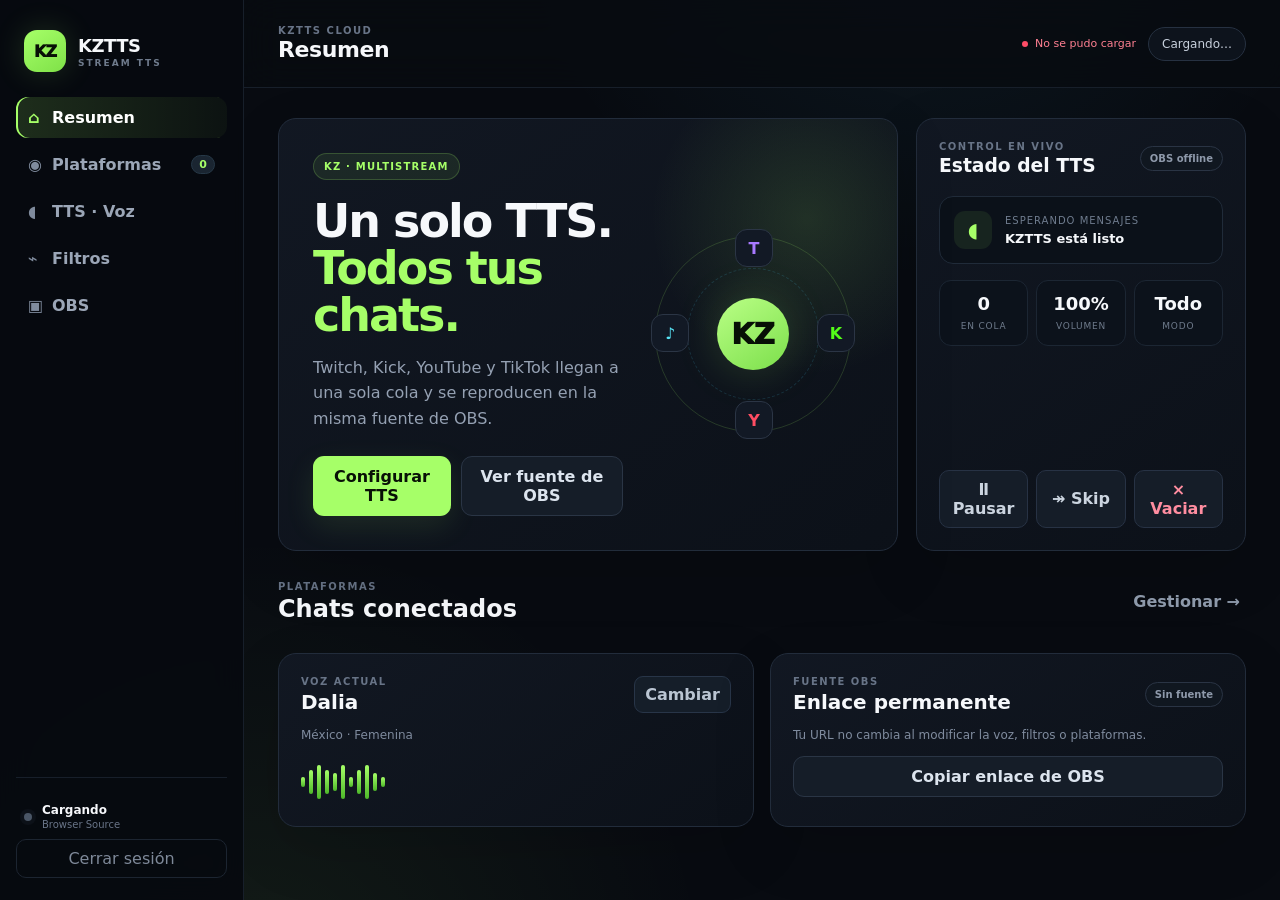
==== commit 20eeebe9: "Add files via upload" ====
--- a/static/index.html
+++ b/static/index.html
@@ -3,16 +3,11 @@
 <head>
   <meta charset="utf-8" />
   <meta name="viewport" content="width=device-width, initial-scale=1" />
-  <meta name="theme-color" content="#07070a" />
+  <meta name="theme-color" content="#080b11" />
   <title>KZTTS · Dashboard</title>
-  <link rel="stylesheet" href="/static/style-v072.css?v=072" />
+  <link rel="stylesheet" href="/static/style.css" />
 </head>
 <body>
-  <div id="cursorGlow" class="cursor-glow" aria-hidden="true">
-    <span class="cursor-glow-layer glow-1"></span>
-    <span class="cursor-glow-layer glow-2"></span>
-    <span class="cursor-glow-layer glow-3"></span>
-  </div>
   <div class="app-shell">
     <aside class="sidebar">
       <div class="brand">
@@ -216,6 +211,6 @@
   <select id="voice" class="sr-only" aria-hidden="true"></select>
   <input id="channel" class="sr-only" aria-hidden="true">
   <div id="sourceBox" class="sr-only"></div>
-  <script src="/static/app-v072.js?v=072"></script>
+  <script src="/static/app.js"></script>
 </body>
 </html>
--- a/static/style.css
+++ b/static/style.css
@@ -0,0 +1,13 @@
+:root{
+  --bg:#080b11;--bg-2:#0b1018;--panel:#101620;--panel-2:#141b27;--line:#222c3b;
+  --text:#f6f8fb;--muted:#8e9aad;--green:#a6ff68;--green-2:#6de33e;--cyan:#52d8ff;
+  --purple:#9d72ff;--red:#ff4d67;--yellow:#ffc857;--radius:18px;
+  font-family:Inter,ui-sans-serif,system-ui,-apple-system,BlinkMacSystemFont,"Segoe UI",sans-serif;
+}
+*{box-sizing:border-box}html,body{margin:0;min-height:100%;background:var(--bg);color:var(--text)}body{overflow-x:hidden}button,input,textarea,select{font:inherit}button,a{transition:.18s ease}.hidden{display:none!important}.sr-only{position:absolute!important;width:1px;height:1px;padding:0;margin:-1px;overflow:hidden;clip:rect(0,0,0,0);white-space:nowrap;border:0}
+.app-shell{min-height:100vh;background:radial-gradient(circle at 72% -15%,rgba(82,216,255,.08),transparent 30%),radial-gradient(circle at 20% 110%,rgba(166,255,104,.07),transparent 32%),var(--bg)}
+.sidebar{position:fixed;inset:0 auto 0 0;width:244px;padding:22px 16px;border-right:1px solid #171f2a;background:rgba(7,10,15,.94);backdrop-filter:blur(16px);display:flex;flex-direction:column;z-index:20}.brand{display:flex;align-items:center;gap:12px;padding:8px 8px 25px}.brand-mark{width:42px;height:42px;border-radius:13px;background:linear-gradient(145deg,var(--green),#7fe148);display:grid;place-items:center;color:#081006;font-weight:950;letter-spacing:-1px;box-shadow:0 0 32px rgba(166,255,104,.16)}.brand strong{font-size:18px;letter-spacing:-.5px}.brand span{display:block;font-size:9px;color:#6f7b8d;letter-spacing:2px;margin-top:2px;font-weight:800}.nav{display:flex;flex-direction:column;gap:6px}.nav-item{width:100%;border:0;background:transparent;color:#9ba6b7;border-radius:12px;padding:11px 12px;display:grid;grid-template-columns:24px 1fr auto;align-items:center;text-align:left;cursor:pointer;font-weight:650}.nav-item:hover{color:#eaf0f7;background:#101722}.nav-item.active{color:#fff;background:linear-gradient(90deg,rgba(166,255,104,.15),rgba(166,255,104,.04));box-shadow:inset 2px 0 var(--green)}.nav-icon{font-size:16px;color:#7f8b9d}.nav-item.active .nav-icon{color:var(--green)}.nav-count{font-size:11px;background:#1a2531;color:var(--green);border:1px solid #263847;padding:2px 7px;border-radius:999px}.sidebar-bottom{margin-top:auto;border-top:1px solid #171f2a;padding-top:16px}.mini-status{display:flex;gap:10px;align-items:center;padding:9px 8px}.mini-status strong,.mini-status small{display:block}.mini-status strong{font-size:12px}.mini-status small{font-size:10px;color:#697588;margin-top:2px}.status-dot{width:8px;height:8px;border-radius:50%;background:#4a5666;display:inline-block;box-shadow:0 0 0 4px rgba(74,86,102,.1)}.status-dot.online{background:var(--green-2);box-shadow:0 0 0 4px rgba(109,227,62,.1)}.ghost-button{width:100%;background:transparent;border:1px solid #1c2531;color:#7e8999;border-radius:10px;padding:9px;cursor:pointer}.ghost-button:hover{color:white;border-color:#344153}.workspace{margin-left:244px;min-height:100vh}.topbar{height:88px;border-bottom:1px solid #171f2a;padding:0 34px;display:flex;align-items:center;justify-content:space-between;position:sticky;top:0;background:rgba(8,11,17,.82);backdrop-filter:blur(18px);z-index:15}.topbar h1{margin:1px 0 0;font-size:22px;letter-spacing:-.4px}.kicker,.section-label{margin:0;color:#687487;font-size:10px;font-weight:850;letter-spacing:1.5px}.topbar-actions{display:flex;align-items:center;gap:12px}.account-pill{border:1px solid #263141;background:#0d131c;border-radius:999px;padding:9px 13px;font-size:12px;color:#c7d0dc}.save-state{display:flex;gap:7px;align-items:center;font-size:11px;color:#708094}.save-state span{width:6px;height:6px;border-radius:50%;background:var(--green-2)}.save-state.saving span{background:var(--yellow);animation:pulse 1s infinite}.save-state.error{color:#ff8092}.save-state.error span{background:var(--red)}@keyframes pulse{50%{opacity:.3}}
+.content{max-width:1380px;margin:0 auto;padding:30px 34px 70px}.page{display:none}.page.active{display:block}.notice{padding:12px 14px;border-radius:12px;margin-bottom:18px;font-size:13px}.warning{background:#2b210d;border:1px solid #6c521e;color:#ffd878}.hero-grid{display:grid;grid-template-columns:minmax(0,1.5fr) minmax(330px,.7fr);gap:18px}.hero-card,.card{border:1px solid var(--line);border-radius:var(--radius);background:linear-gradient(145deg,rgba(18,24,35,.96),rgba(12,17,25,.96));box-shadow:0 22px 60px rgba(0,0,0,.14)}.hero-card{min-height:330px;padding:34px;display:flex;justify-content:space-between;align-items:center;overflow:hidden;position:relative}.hero-card:before{content:"";position:absolute;width:340px;height:340px;border-radius:50%;right:-80px;top:-70px;background:radial-gradient(circle,rgba(166,255,104,.12),transparent 65%)}.hero-copy{position:relative;z-index:2;max-width:580px}.eyebrow-pill{display:inline-flex;background:rgba(166,255,104,.08);border:1px solid rgba(166,255,104,.2);color:var(--green);border-radius:999px;padding:7px 10px;font-size:10px;font-weight:900;letter-spacing:1.2px}.hero-copy h2{font-size:46px;letter-spacing:-2px;line-height:1.02;margin:18px 0 16px}.hero-copy h2 span{color:var(--green)}.hero-copy p{color:#95a1b3;line-height:1.6;margin:0;max-width:540px}.hero-actions{display:flex;gap:10px;margin-top:24px}.primary-button,.secondary-button,.mini-action,.control-button,.text-button{border:0;cursor:pointer;font-weight:800}.primary-button{background:var(--green);color:#081006;border-radius:11px;padding:11px 15px;box-shadow:0 10px 30px rgba(166,255,104,.10)}.primary-button:hover{background:#b5ff84;transform:translateY(-1px)}.secondary-button{background:#151d28;color:#dce4ee;border:1px solid #2a3545;border-radius:11px;padding:10px 14px}.secondary-button:hover{border-color:#40506a;background:#192230}.full{width:100%}.text-button{background:transparent;color:#8d99aa}.text-button:hover{color:var(--green)}.hero-orbit{position:relative;width:220px;height:220px;flex:0 0 220px;margin-left:20px}.hero-orbit:before,.hero-orbit:after{content:"";position:absolute;border-radius:50%;border:1px solid rgba(166,255,104,.16);inset:12px}.hero-orbit:after{inset:44px;border-style:dashed;border-color:rgba(82,216,255,.14)}.orbit-core{position:absolute;inset:74px;border-radius:50%;display:grid;place-items:center;background:linear-gradient(145deg,#baff86,#7cdf4b);color:#071006;font-weight:950;font-size:29px;box-shadow:0 0 44px rgba(166,255,104,.18)}.orbit-node{position:absolute;width:38px;height:38px;border-radius:12px;display:grid;place-items:center;background:#121925;border:1px solid #2b3545;font-weight:900;z-index:2}.orbit-node.twitch{top:5px;left:92px;color:#a879ff}.orbit-node.kick{right:8px;top:90px;color:#53fc18}.orbit-node.youtube{bottom:5px;left:92px;color:#ff4d63}.orbit-node.tiktok{left:8px;top:90px;color:#58e5f7}.card{padding:22px}.card-heading,.section-heading{display:flex;align-items:center;justify-content:space-between;gap:16px}.card-heading h3,.section-heading h2{margin:3px 0 0}.live-card{display:flex;flex-direction:column}.badge{font-size:10px;font-weight:850;border-radius:999px;padding:6px 9px;border:1px solid #2a3444;color:#8e99aa}.badge.good{color:var(--green);border-color:rgba(166,255,104,.2);background:rgba(166,255,104,.07)}.badge.neutral{background:#101720}.now-playing{display:flex;gap:13px;align-items:center;margin:20px 0 16px;border:1px solid #202b39;background:#0b1119;border-radius:14px;padding:14px}.now-icon{width:38px;height:38px;border-radius:11px;background:rgba(166,255,104,.08);color:var(--green);display:grid;place-items:center;font-size:20px}.now-copy{min-width:0}.now-copy small,.now-copy strong{display:block}.now-copy small{font-size:10px;text-transform:uppercase;letter-spacing:1px;color:#6f7c8e;margin-bottom:5px}.now-copy strong{white-space:nowrap;overflow:hidden;text-overflow:ellipsis;font-size:13px}.runtime-stats{display:grid;grid-template-columns:repeat(3,1fr);gap:8px}.runtime-stats div{background:#0c121b;border:1px solid #1c2633;border-radius:12px;padding:12px;text-align:center}.runtime-stats span{display:block;font-size:18px;font-weight:900}.runtime-stats small{font-size:9px;color:#6f7b8c;text-transform:uppercase;letter-spacing:.8px}.control-row{display:grid;grid-template-columns:1fr 1fr 1fr;gap:8px;margin-top:auto;padding-top:15px}.control-button{background:#151d28;color:#cbd4df;border:1px solid #273244;border-radius:10px;padding:9px 8px}.control-button:hover{background:#1b2532;color:#fff}.danger-soft{color:#ff8da0}.section-heading{margin:30px 0 14px}.platform-summary-grid{display:grid;grid-template-columns:repeat(4,1fr);gap:12px}.summary-platform{border:1px solid #202a38;border-radius:15px;padding:16px;background:#0e141d}.summary-platform .top{display:flex;align-items:center;justify-content:space-between}.summary-platform .picon{width:34px;height:34px;border-radius:10px;display:grid;place-items:center;font-weight:900;background:#171f2a}.summary-platform h4{margin:13px 0 4px}.summary-platform p{margin:0;color:#718094;font-size:11px}.summary-platform .small-dot{width:7px;height:7px;border-radius:50%;background:#465263}.summary-platform.on .small-dot{background:var(--green-2)}.two-col-grid{display:grid;grid-template-columns:1fr 1fr;gap:16px}.dashboard-bottom{margin-top:16px}.compact-card{min-height:160px}.compact-card h3{font-size:20px}.muted{color:#7f8b9e;font-size:12px;line-height:1.5}.mini-action{background:#151e29;color:#bac5d2;border:1px solid #283548;border-radius:9px;padding:8px 10px}.mini-action:hover{color:#fff;border-color:#41516a}.voice-wave{height:44px;display:flex;align-items:center;gap:4px;margin-top:16px}.voice-wave i{display:block;width:4px;border-radius:4px;background:linear-gradient(var(--green),#4db829);height:10px}.voice-wave i:nth-child(2n){height:24px}.voice-wave i:nth-child(3n){height:34px}.voice-wave i:nth-child(5n){height:18px}.page-intro{margin:4px 0 22px}.page-intro h2{font-size:30px;letter-spacing:-1px;margin:6px 0}.page-intro p:not(.section-label){color:#8190a3;margin:0}.page-intro.split{display:flex;justify-content:space-between;gap:25px;align-items:flex-start}.master-toggle{min-width:260px;display:flex;align-items:center;justify-content:space-between;gap:20px;border:1px solid #263141;background:#0f151e;border-radius:14px;padding:13px 15px}.master-toggle strong,.master-toggle small{display:block}.master-toggle small{color:#6f7c8e;font-size:10px;margin-top:3px}.platform-grid{display:grid;grid-template-columns:repeat(2,1fr);gap:15px}.platform-card{position:relative;overflow:hidden;border:1px solid #222d3b;border-radius:18px;background:#101620;padding:21px}.platform-accent{position:absolute;left:0;top:0;bottom:0;width:3px;background:#566274}.platform-twitch .platform-accent{background:#9147ff}.platform-kick .platform-accent{background:#53fc18}.platform-youtube .platform-accent{background:#ff3152}.platform-tiktok .platform-accent{background:#29d7e8}.platform-top{display:flex;justify-content:space-between;align-items:center}.platform-logo{width:42px;height:42px;border-radius:13px;background:#171f2b;display:grid;place-items:center;font-weight:950;font-size:17px}.platform-twitch .platform-logo{color:#b68aff;background:rgba(145,71,255,.12)}.platform-kick .platform-logo{color:#65ff36;background:rgba(83,252,24,.10)}.platform-youtube .platform-logo{color:#ff6179;background:rgba(255,49,82,.10)}.platform-tiktok .platform-logo{color:#53edf6;background:rgba(41,215,232,.10)}.platform-card h3{margin:18px 0 5px;font-size:20px}.platform-card>p{margin:0;color:#748296;font-size:12px}.platform-footer{margin-top:20px}.platform-footer.stacked{display:flex;gap:8px}.platform-action{display:inline-block;color:#dbe3ed;text-decoration:none;font-size:12px;font-weight:800;border:1px solid #2a3749;border-radius:9px;padding:8px 10px}.platform-action:hover{border-color:#445670}.platform-input,.compact-input,input,textarea{border:1px solid #283447;background:#0b1119;color:#f1f5f9;border-radius:10px;padding:10px 11px;outline:none}.platform-input{width:100%}.platform-input:focus,input:focus,textarea:focus{border-color:#4b607b;box-shadow:0 0 0 3px rgba(82,216,255,.05)}.switch{position:relative;display:inline-flex}.switch input{position:absolute;opacity:0;pointer-events:none}.switch>span{width:42px;height:24px;border-radius:999px;background:#273141;border:1px solid #354052;position:relative;cursor:pointer;transition:.2s}.switch>span:after{content:"";position:absolute;width:16px;height:16px;border-radius:50%;background:#8b96a5;left:3px;top:3px;transition:.2s}.switch input:checked+span{background:rgba(166,255,104,.2);border-color:rgba(166,255,104,.45)}.switch input:checked+span:after{transform:translateX(18px);background:var(--green)}.switch.large>span{width:48px;height:28px}.switch.large>span:after{width:20px;height:20px}.switch.large input:checked+span:after{transform:translateX(20px)}.info-card{display:flex;gap:12px;align-items:flex-start;margin-top:15px;color:#8f9bac}.info-card>span{color:var(--cyan)}.info-card p{margin:0;font-size:12px;line-height:1.5}.tts-layout{display:grid;grid-template-columns:minmax(0,1fr) 330px;gap:18px}.voice-grid{display:grid;grid-template-columns:repeat(3,minmax(0,1fr));gap:12px}.voice-card{border:1px solid #232e3d;background:#101620;border-radius:15px;padding:16px;cursor:pointer;text-align:left;color:inherit;position:relative}.voice-card:hover{border-color:#3a4a61;transform:translateY(-1px)}.voice-card.active{border-color:rgba(166,255,104,.55);box-shadow:inset 0 0 0 1px rgba(166,255,104,.18),0 12px 35px rgba(0,0,0,.14)}.voice-card .voice-country{font-size:10px;color:#718094;font-weight:800;letter-spacing:1px}.voice-card h4{font-size:17px;margin:8px 0 3px}.voice-card p{margin:0;color:#778497;font-size:11px}.voice-play{position:absolute;right:13px;top:13px;width:29px;height:29px;border-radius:50%;border:1px solid #2d394a;background:#151d28;color:#c4ceda;display:grid;place-items:center}.voice-card.active .voice-play{background:var(--green);color:#081006;border-color:var(--green)}.test-card{margin-top:16px}.test-inline{display:grid;grid-template-columns:1fr auto;gap:9px;margin-top:14px}.test-inline input{width:100%}.settings-panel{position:sticky;top:110px;height:max-content}.setting-block{padding:16px 0;border-bottom:1px solid #202a37}.setting-block:last-child{border-bottom:0}.setting-title{display:flex;justify-content:space-between;font-size:12px;margin-bottom:10px}.setting-title strong{color:var(--green);font-size:11px}.setting-block input[type=range]{width:100%;accent-color:var(--green)}.segmented{display:grid;grid-template-columns:1fr 1fr;background:#0a1018;border:1px solid #263244;border-radius:10px;padding:3px;gap:3px}.segmented button{border:0;background:transparent;color:#758296;border-radius:7px;padding:8px;font-size:11px;font-weight:800;cursor:pointer}.segmented button.active{background:#1a2431;color:#f2f6fb}.compact-input{width:100%;margin-top:9px}.field-label{display:block;color:#aeb8c6;font-size:11px}.field-label input{width:100%;margin-top:7px}.field-label small{display:block;color:#647286;margin-top:5px}.toggle-list label{display:flex;align-items:center;justify-content:space-between;gap:15px}.toggle-list strong,.toggle-list small{display:block}.toggle-list small{font-size:10px;color:#647286;margin-top:3px}.filter-card{padding:0;overflow:hidden}.filter-row{display:grid;grid-template-columns:40px 1fr auto;gap:14px;align-items:center;padding:20px;border-bottom:1px solid #202a37}.filter-row:last-child{border-bottom:0}.filter-icon{width:36px;height:36px;border-radius:10px;background:#171f2b;color:var(--green);display:grid;place-items:center;font-weight:900}.filter-row strong{font-size:13px}.filter-row p{font-size:11px;color:#6f7c8f;margin:4px 0 0}.blacklist-card textarea{width:100%;resize:vertical;margin-top:12px;min-height:190px}.obs-grid{display:grid;grid-template-columns:minmax(0,1.4fr) minmax(300px,.6fr);gap:16px}.obs-preview{height:170px;border:1px solid #222d3c;border-radius:14px;background:radial-gradient(circle at center,rgba(166,255,104,.08),transparent 50%),#0a1017;display:flex;align-items:center;justify-content:center;gap:16px;margin-bottom:20px}.obs-logo{width:64px;height:64px;border-radius:20px;background:linear-gradient(145deg,var(--green),#75dd43);display:grid;place-items:center;color:#071006;font-size:25px;font-weight:950}.obs-preview strong,.obs-preview small{display:block}.obs-preview strong{font-size:14px;margin:4px 0}.obs-preview small{color:#6f7c8e;font-size:10px}.copy-field{display:grid;grid-template-columns:1fr auto;gap:8px;margin-top:7px}.copy-field input{width:100%;font-size:11px}.copy-field button{border:1px solid #334156;background:#151e2a;color:#dbe4ef;border-radius:9px;padding:0 14px;font-weight:800;cursor:pointer}.obs-steps{display:grid;grid-template-columns:repeat(3,1fr);gap:10px;margin-top:18px}.obs-steps>div{display:flex;gap:9px;border:1px solid #202a38;border-radius:12px;padding:12px;background:#0c121b}.obs-steps span{width:22px;height:22px;border-radius:7px;background:rgba(166,255,104,.1);color:var(--green);display:grid;place-items:center;font-size:10px;font-weight:900;flex:0 0 auto}.obs-steps p{margin:0}.obs-steps strong,.obs-steps small{display:block}.obs-steps strong{font-size:10px}.obs-steps small{color:#667386;font-size:9px;line-height:1.4;margin-top:3px}.obs-side-card input{width:100%;margin:12px 0}.obs-side-card .secondary-button{margin-top:8px}.quick-test-platforms{display:flex;gap:5px;flex-wrap:wrap;margin-top:15px}.test-platform{border:1px solid #2a3648;background:#0e151f;color:#8290a2;border-radius:8px;padding:6px 8px;font-size:9px;font-weight:800;cursor:pointer}.test-platform.active{color:#081006;background:var(--green);border-color:var(--green)}
+@media(max-width:1100px){.hero-grid,.tts-layout,.obs-grid{grid-template-columns:1fr}.settings-panel{position:static}.platform-summary-grid{grid-template-columns:repeat(2,1fr)}.voice-grid{grid-template-columns:repeat(2,1fr)}.hero-orbit{display:none}}
+@media(max-width:780px){.sidebar{width:72px;padding:18px 10px}.brand{padding:6px 5px 22px}.brand>div:last-child,.nav-item span:not(.nav-icon),.sidebar-bottom .mini-status div,.ghost-button{display:none}.nav-item{grid-template-columns:1fr;place-items:center;padding:12px}.workspace{margin-left:72px}.topbar{padding:0 18px}.content{padding:22px 18px 50px}.save-state{display:none}.hero-copy h2{font-size:34px}.platform-grid,.two-col-grid{grid-template-columns:1fr}.page-intro.split{display:block}.master-toggle{margin-top:18px}.obs-steps{grid-template-columns:1fr}.platform-summary-grid{grid-template-columns:1fr 1fr}}
+@media(max-width:520px){.topbar-actions .account-pill{display:none}.hero-card{padding:24px}.hero-actions,.platform-footer.stacked{flex-direction:column}.platform-summary-grid,.voice-grid{grid-template-columns:1fr}.test-inline{grid-template-columns:1fr}.content{padding-left:12px;padding-right:12px}}
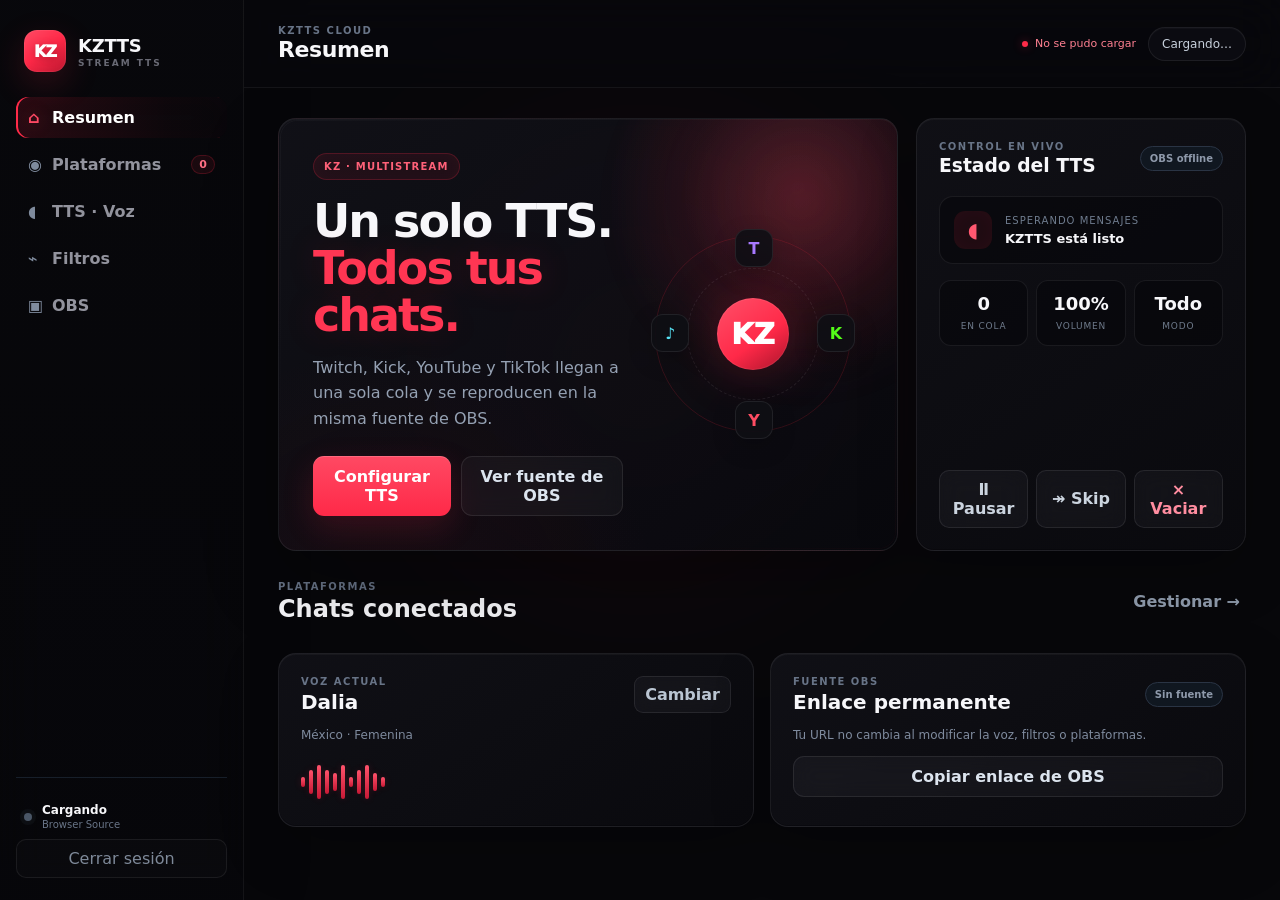
==== commit b6395c48: "Add files via upload" ====
--- a/static/index.html
+++ b/static/index.html
@@ -3,11 +3,16 @@
 <head>
   <meta charset="utf-8" />
   <meta name="viewport" content="width=device-width, initial-scale=1" />
-  <meta name="theme-color" content="#080b11" />
+  <meta name="theme-color" content="#07070a" />
   <title>KZTTS · Dashboard</title>
-  <link rel="stylesheet" href="/static/style.css" />
+  <link rel="stylesheet" href="/static/style-v072.css?v=072" />
 </head>
 <body>
+  <div id="cursorGlow" class="cursor-glow" aria-hidden="true">
+    <span class="cursor-glow-layer glow-1"></span>
+    <span class="cursor-glow-layer glow-2"></span>
+    <span class="cursor-glow-layer glow-3"></span>
+  </div>
   <div class="app-shell">
     <aside class="sidebar">
       <div class="brand">
@@ -211,6 +216,6 @@
   <select id="voice" class="sr-only" aria-hidden="true"></select>
   <input id="channel" class="sr-only" aria-hidden="true">
   <div id="sourceBox" class="sr-only"></div>
-  <script src="/static/app.js"></script>
+  <script src="/static/app-v072.js?v=072"></script>
 </body>
 </html>
--- a/static/style-v072.css
+++ b/static/style-v072.css
@@ -0,0 +1,168 @@
+:root{
+  --bg:#080b11;--bg-2:#0b1018;--panel:#101620;--panel-2:#141b27;--line:#222c3b;
+  --text:#f6f8fb;--muted:#8e9aad;--green:#a6ff68;--green-2:#6de33e;--cyan:#52d8ff;
+  --purple:#9d72ff;--red:#ff4d67;--yellow:#ffc857;--radius:18px;
+  font-family:Inter,ui-sans-serif,system-ui,-apple-system,BlinkMacSystemFont,"Segoe UI",sans-serif;
+}
+*{box-sizing:border-box}html,body{margin:0;min-height:100%;background:var(--bg);color:var(--text)}body{overflow-x:hidden}button,input,textarea,select{font:inherit}button,a{transition:.18s ease}.hidden{display:none!important}.sr-only{position:absolute!important;width:1px;height:1px;padding:0;margin:-1px;overflow:hidden;clip:rect(0,0,0,0);white-space:nowrap;border:0}
+.app-shell{min-height:100vh;background:radial-gradient(circle at 72% -15%,rgba(82,216,255,.08),transparent 30%),radial-gradient(circle at 20% 110%,rgba(166,255,104,.07),transparent 32%),var(--bg)}
+.sidebar{position:fixed;inset:0 auto 0 0;width:244px;padding:22px 16px;border-right:1px solid #171f2a;background:rgba(7,10,15,.94);backdrop-filter:blur(16px);display:flex;flex-direction:column;z-index:20}.brand{display:flex;align-items:center;gap:12px;padding:8px 8px 25px}.brand-mark{width:42px;height:42px;border-radius:13px;background:linear-gradient(145deg,var(--green),#7fe148);display:grid;place-items:center;color:#081006;font-weight:950;letter-spacing:-1px;box-shadow:0 0 32px rgba(166,255,104,.16)}.brand strong{font-size:18px;letter-spacing:-.5px}.brand span{display:block;font-size:9px;color:#6f7b8d;letter-spacing:2px;margin-top:2px;font-weight:800}.nav{display:flex;flex-direction:column;gap:6px}.nav-item{width:100%;border:0;background:transparent;color:#9ba6b7;border-radius:12px;padding:11px 12px;display:grid;grid-template-columns:24px 1fr auto;align-items:center;text-align:left;cursor:pointer;font-weight:650}.nav-item:hover{color:#eaf0f7;background:#101722}.nav-item.active{color:#fff;background:linear-gradient(90deg,rgba(166,255,104,.15),rgba(166,255,104,.04));box-shadow:inset 2px 0 var(--green)}.nav-icon{font-size:16px;color:#7f8b9d}.nav-item.active .nav-icon{color:var(--green)}.nav-count{font-size:11px;background:#1a2531;color:var(--green);border:1px solid #263847;padding:2px 7px;border-radius:999px}.sidebar-bottom{margin-top:auto;border-top:1px solid #171f2a;padding-top:16px}.mini-status{display:flex;gap:10px;align-items:center;padding:9px 8px}.mini-status strong,.mini-status small{display:block}.mini-status strong{font-size:12px}.mini-status small{font-size:10px;color:#697588;margin-top:2px}.status-dot{width:8px;height:8px;border-radius:50%;background:#4a5666;display:inline-block;box-shadow:0 0 0 4px rgba(74,86,102,.1)}.status-dot.online{background:var(--green-2);box-shadow:0 0 0 4px rgba(109,227,62,.1)}.ghost-button{width:100%;background:transparent;border:1px solid #1c2531;color:#7e8999;border-radius:10px;padding:9px;cursor:pointer}.ghost-button:hover{color:white;border-color:#344153}.workspace{margin-left:244px;min-height:100vh}.topbar{height:88px;border-bottom:1px solid #171f2a;padding:0 34px;display:flex;align-items:center;justify-content:space-between;position:sticky;top:0;background:rgba(8,11,17,.82);backdrop-filter:blur(18px);z-index:15}.topbar h1{margin:1px 0 0;font-size:22px;letter-spacing:-.4px}.kicker,.section-label{margin:0;color:#687487;font-size:10px;font-weight:850;letter-spacing:1.5px}.topbar-actions{display:flex;align-items:center;gap:12px}.account-pill{border:1px solid #263141;background:#0d131c;border-radius:999px;padding:9px 13px;font-size:12px;color:#c7d0dc}.save-state{display:flex;gap:7px;align-items:center;font-size:11px;color:#708094}.save-state span{width:6px;height:6px;border-radius:50%;background:var(--green-2)}.save-state.saving span{background:var(--yellow);animation:pulse 1s infinite}.save-state.error{color:#ff8092}.save-state.error span{background:var(--red)}@keyframes pulse{50%{opacity:.3}}
+.content{max-width:1380px;margin:0 auto;padding:30px 34px 70px}.page{display:none}.page.active{display:block}.notice{padding:12px 14px;border-radius:12px;margin-bottom:18px;font-size:13px}.warning{background:#2b210d;border:1px solid #6c521e;color:#ffd878}.hero-grid{display:grid;grid-template-columns:minmax(0,1.5fr) minmax(330px,.7fr);gap:18px}.hero-card,.card{border:1px solid var(--line);border-radius:var(--radius);background:linear-gradient(145deg,rgba(18,24,35,.96),rgba(12,17,25,.96));box-shadow:0 22px 60px rgba(0,0,0,.14)}.hero-card{min-height:330px;padding:34px;display:flex;justify-content:space-between;align-items:center;overflow:hidden;position:relative}.hero-card:before{content:"";position:absolute;width:340px;height:340px;border-radius:50%;right:-80px;top:-70px;background:radial-gradient(circle,rgba(166,255,104,.12),transparent 65%)}.hero-copy{position:relative;z-index:2;max-width:580px}.eyebrow-pill{display:inline-flex;background:rgba(166,255,104,.08);border:1px solid rgba(166,255,104,.2);color:var(--green);border-radius:999px;padding:7px 10px;font-size:10px;font-weight:900;letter-spacing:1.2px}.hero-copy h2{font-size:46px;letter-spacing:-2px;line-height:1.02;margin:18px 0 16px}.hero-copy h2 span{color:var(--green)}.hero-copy p{color:#95a1b3;line-height:1.6;margin:0;max-width:540px}.hero-actions{display:flex;gap:10px;margin-top:24px}.primary-button,.secondary-button,.mini-action,.control-button,.text-button{border:0;cursor:pointer;font-weight:800}.primary-button{background:var(--green);color:#081006;border-radius:11px;padding:11px 15px;box-shadow:0 10px 30px rgba(166,255,104,.10)}.primary-button:hover{background:#b5ff84;transform:translateY(-1px)}.secondary-button{background:#151d28;color:#dce4ee;border:1px solid #2a3545;border-radius:11px;padding:10px 14px}.secondary-button:hover{border-color:#40506a;background:#192230}.full{width:100%}.text-button{background:transparent;color:#8d99aa}.text-button:hover{color:var(--green)}.hero-orbit{position:relative;width:220px;height:220px;flex:0 0 220px;margin-left:20px}.hero-orbit:before,.hero-orbit:after{content:"";position:absolute;border-radius:50%;border:1px solid rgba(166,255,104,.16);inset:12px}.hero-orbit:after{inset:44px;border-style:dashed;border-color:rgba(82,216,255,.14)}.orbit-core{position:absolute;inset:74px;border-radius:50%;display:grid;place-items:center;background:linear-gradient(145deg,#baff86,#7cdf4b);color:#071006;font-weight:950;font-size:29px;box-shadow:0 0 44px rgba(166,255,104,.18)}.orbit-node{position:absolute;width:38px;height:38px;border-radius:12px;display:grid;place-items:center;background:#121925;border:1px solid #2b3545;font-weight:900;z-index:2}.orbit-node.twitch{top:5px;left:92px;color:#a879ff}.orbit-node.kick{right:8px;top:90px;color:#53fc18}.orbit-node.youtube{bottom:5px;left:92px;color:#ff4d63}.orbit-node.tiktok{left:8px;top:90px;color:#58e5f7}.card{padding:22px}.card-heading,.section-heading{display:flex;align-items:center;justify-content:space-between;gap:16px}.card-heading h3,.section-heading h2{margin:3px 0 0}.live-card{display:flex;flex-direction:column}.badge{font-size:10px;font-weight:850;border-radius:999px;padding:6px 9px;border:1px solid #2a3444;color:#8e99aa}.badge.good{color:var(--green);border-color:rgba(166,255,104,.2);background:rgba(166,255,104,.07)}.badge.neutral{background:#101720}.now-playing{display:flex;gap:13px;align-items:center;margin:20px 0 16px;border:1px solid #202b39;background:#0b1119;border-radius:14px;padding:14px}.now-icon{width:38px;height:38px;border-radius:11px;background:rgba(166,255,104,.08);color:var(--green);display:grid;place-items:center;font-size:20px}.now-copy{min-width:0}.now-copy small,.now-copy strong{display:block}.now-copy small{font-size:10px;text-transform:uppercase;letter-spacing:1px;color:#6f7c8e;margin-bottom:5px}.now-copy strong{white-space:nowrap;overflow:hidden;text-overflow:ellipsis;font-size:13px}.runtime-stats{display:grid;grid-template-columns:repeat(3,1fr);gap:8px}.runtime-stats div{background:#0c121b;border:1px solid #1c2633;border-radius:12px;padding:12px;text-align:center}.runtime-stats span{display:block;font-size:18px;font-weight:900}.runtime-stats small{font-size:9px;color:#6f7b8c;text-transform:uppercase;letter-spacing:.8px}.control-row{display:grid;grid-template-columns:1fr 1fr 1fr;gap:8px;margin-top:auto;padding-top:15px}.control-button{background:#151d28;color:#cbd4df;border:1px solid #273244;border-radius:10px;padding:9px 8px}.control-button:hover{background:#1b2532;color:#fff}.danger-soft{color:#ff8da0}.section-heading{margin:30px 0 14px}.platform-summary-grid{display:grid;grid-template-columns:repeat(4,1fr);gap:12px}.summary-platform{border:1px solid #202a38;border-radius:15px;padding:16px;background:#0e141d}.summary-platform .top{display:flex;align-items:center;justify-content:space-between}.summary-platform .picon{width:34px;height:34px;border-radius:10px;display:grid;place-items:center;font-weight:900;background:#171f2a}.summary-platform h4{margin:13px 0 4px}.summary-platform p{margin:0;color:#718094;font-size:11px}.summary-platform .small-dot{width:7px;height:7px;border-radius:50%;background:#465263}.summary-platform.on .small-dot{background:var(--green-2)}.two-col-grid{display:grid;grid-template-columns:1fr 1fr;gap:16px}.dashboard-bottom{margin-top:16px}.compact-card{min-height:160px}.compact-card h3{font-size:20px}.muted{color:#7f8b9e;font-size:12px;line-height:1.5}.mini-action{background:#151e29;color:#bac5d2;border:1px solid #283548;border-radius:9px;padding:8px 10px}.mini-action:hover{color:#fff;border-color:#41516a}.voice-wave{height:44px;display:flex;align-items:center;gap:4px;margin-top:16px}.voice-wave i{display:block;width:4px;border-radius:4px;background:linear-gradient(var(--green),#4db829);height:10px}.voice-wave i:nth-child(2n){height:24px}.voice-wave i:nth-child(3n){height:34px}.voice-wave i:nth-child(5n){height:18px}.page-intro{margin:4px 0 22px}.page-intro h2{font-size:30px;letter-spacing:-1px;margin:6px 0}.page-intro p:not(.section-label){color:#8190a3;margin:0}.page-intro.split{display:flex;justify-content:space-between;gap:25px;align-items:flex-start}.master-toggle{min-width:260px;display:flex;align-items:center;justify-content:space-between;gap:20px;border:1px solid #263141;background:#0f151e;border-radius:14px;padding:13px 15px}.master-toggle strong,.master-toggle small{display:block}.master-toggle small{color:#6f7c8e;font-size:10px;margin-top:3px}.platform-grid{display:grid;grid-template-columns:repeat(2,1fr);gap:15px}.platform-card{position:relative;overflow:hidden;border:1px solid #222d3b;border-radius:18px;background:#101620;padding:21px}.platform-accent{position:absolute;left:0;top:0;bottom:0;width:3px;background:#566274}.platform-twitch .platform-accent{background:#9147ff}.platform-kick .platform-accent{background:#53fc18}.platform-youtube .platform-accent{background:#ff3152}.platform-tiktok .platform-accent{background:#29d7e8}.platform-top{display:flex;justify-content:space-between;align-items:center}.platform-logo{width:42px;height:42px;border-radius:13px;background:#171f2b;display:grid;place-items:center;font-weight:950;font-size:17px}.platform-twitch .platform-logo{color:#b68aff;background:rgba(145,71,255,.12)}.platform-kick .platform-logo{color:#65ff36;background:rgba(83,252,24,.10)}.platform-youtube .platform-logo{color:#ff6179;background:rgba(255,49,82,.10)}.platform-tiktok .platform-logo{color:#53edf6;background:rgba(41,215,232,.10)}.platform-card h3{margin:18px 0 5px;font-size:20px}.platform-card>p{margin:0;color:#748296;font-size:12px}.platform-footer{margin-top:20px}.platform-footer.stacked{display:flex;gap:8px}.platform-action{display:inline-block;color:#dbe3ed;text-decoration:none;font-size:12px;font-weight:800;border:1px solid #2a3749;border-radius:9px;padding:8px 10px}.platform-action:hover{border-color:#445670}.platform-input,.compact-input,input,textarea{border:1px solid #283447;background:#0b1119;color:#f1f5f9;border-radius:10px;padding:10px 11px;outline:none}.platform-input{width:100%}.platform-input:focus,input:focus,textarea:focus{border-color:#4b607b;box-shadow:0 0 0 3px rgba(82,216,255,.05)}.switch{position:relative;display:inline-flex}.switch input{position:absolute;opacity:0;pointer-events:none}.switch>span{width:42px;height:24px;border-radius:999px;background:#273141;border:1px solid #354052;position:relative;cursor:pointer;transition:.2s}.switch>span:after{content:"";position:absolute;width:16px;height:16px;border-radius:50%;background:#8b96a5;left:3px;top:3px;transition:.2s}.switch input:checked+span{background:rgba(166,255,104,.2);border-color:rgba(166,255,104,.45)}.switch input:checked+span:after{transform:translateX(18px);background:var(--green)}.switch.large>span{width:48px;height:28px}.switch.large>span:after{width:20px;height:20px}.switch.large input:checked+span:after{transform:translateX(20px)}.info-card{display:flex;gap:12px;align-items:flex-start;margin-top:15px;color:#8f9bac}.info-card>span{color:var(--cyan)}.info-card p{margin:0;font-size:12px;line-height:1.5}.tts-layout{display:grid;grid-template-columns:minmax(0,1fr) 330px;gap:18px}.voice-grid{display:grid;grid-template-columns:repeat(3,minmax(0,1fr));gap:12px}.voice-card{border:1px solid #232e3d;background:#101620;border-radius:15px;padding:16px;cursor:pointer;text-align:left;color:inherit;position:relative}.voice-card:hover{border-color:#3a4a61;transform:translateY(-1px)}.voice-card.active{border-color:rgba(166,255,104,.55);box-shadow:inset 0 0 0 1px rgba(166,255,104,.18),0 12px 35px rgba(0,0,0,.14)}.voice-card .voice-country{font-size:10px;color:#718094;font-weight:800;letter-spacing:1px}.voice-card h4{font-size:17px;margin:8px 0 3px}.voice-card p{margin:0;color:#778497;font-size:11px}.voice-play{position:absolute;right:13px;top:13px;width:29px;height:29px;border-radius:50%;border:1px solid #2d394a;background:#151d28;color:#c4ceda;display:grid;place-items:center}.voice-card.active .voice-play{background:var(--green);color:#081006;border-color:var(--green)}.test-card{margin-top:16px}.test-inline{display:grid;grid-template-columns:1fr auto;gap:9px;margin-top:14px}.test-inline input{width:100%}.settings-panel{position:sticky;top:110px;height:max-content}.setting-block{padding:16px 0;border-bottom:1px solid #202a37}.setting-block:last-child{border-bottom:0}.setting-title{display:flex;justify-content:space-between;font-size:12px;margin-bottom:10px}.setting-title strong{color:var(--green);font-size:11px}.setting-block input[type=range]{width:100%;accent-color:var(--green)}.segmented{display:grid;grid-template-columns:1fr 1fr;background:#0a1018;border:1px solid #263244;border-radius:10px;padding:3px;gap:3px}.segmented button{border:0;background:transparent;color:#758296;border-radius:7px;padding:8px;font-size:11px;font-weight:800;cursor:pointer}.segmented button.active{background:#1a2431;color:#f2f6fb}.compact-input{width:100%;margin-top:9px}.field-label{display:block;color:#aeb8c6;font-size:11px}.field-label input{width:100%;margin-top:7px}.field-label small{display:block;color:#647286;margin-top:5px}.toggle-list label{display:flex;align-items:center;justify-content:space-between;gap:15px}.toggle-list strong,.toggle-list small{display:block}.toggle-list small{font-size:10px;color:#647286;margin-top:3px}.filter-card{padding:0;overflow:hidden}.filter-row{display:grid;grid-template-columns:40px 1fr auto;gap:14px;align-items:center;padding:20px;border-bottom:1px solid #202a37}.filter-row:last-child{border-bottom:0}.filter-icon{width:36px;height:36px;border-radius:10px;background:#171f2b;color:var(--green);display:grid;place-items:center;font-weight:900}.filter-row strong{font-size:13px}.filter-row p{font-size:11px;color:#6f7c8f;margin:4px 0 0}.blacklist-card textarea{width:100%;resize:vertical;margin-top:12px;min-height:190px}.obs-grid{display:grid;grid-template-columns:minmax(0,1.4fr) minmax(300px,.6fr);gap:16px}.obs-preview{height:170px;border:1px solid #222d3c;border-radius:14px;background:radial-gradient(circle at center,rgba(166,255,104,.08),transparent 50%),#0a1017;display:flex;align-items:center;justify-content:center;gap:16px;margin-bottom:20px}.obs-logo{width:64px;height:64px;border-radius:20px;background:linear-gradient(145deg,var(--green),#75dd43);display:grid;place-items:center;color:#071006;font-size:25px;font-weight:950}.obs-preview strong,.obs-preview small{display:block}.obs-preview strong{font-size:14px;margin:4px 0}.obs-preview small{color:#6f7c8e;font-size:10px}.copy-field{display:grid;grid-template-columns:1fr auto;gap:8px;margin-top:7px}.copy-field input{width:100%;font-size:11px}.copy-field button{border:1px solid #334156;background:#151e2a;color:#dbe4ef;border-radius:9px;padding:0 14px;font-weight:800;cursor:pointer}.obs-steps{display:grid;grid-template-columns:repeat(3,1fr);gap:10px;margin-top:18px}.obs-steps>div{display:flex;gap:9px;border:1px solid #202a38;border-radius:12px;padding:12px;background:#0c121b}.obs-steps span{width:22px;height:22px;border-radius:7px;background:rgba(166,255,104,.1);color:var(--green);display:grid;place-items:center;font-size:10px;font-weight:900;flex:0 0 auto}.obs-steps p{margin:0}.obs-steps strong,.obs-steps small{display:block}.obs-steps strong{font-size:10px}.obs-steps small{color:#667386;font-size:9px;line-height:1.4;margin-top:3px}.obs-side-card input{width:100%;margin:12px 0}.obs-side-card .secondary-button{margin-top:8px}.quick-test-platforms{display:flex;gap:5px;flex-wrap:wrap;margin-top:15px}.test-platform{border:1px solid #2a3648;background:#0e151f;color:#8290a2;border-radius:8px;padding:6px 8px;font-size:9px;font-weight:800;cursor:pointer}.test-platform.active{color:#081006;background:var(--green);border-color:var(--green)}
+@media(max-width:1100px){.hero-grid,.tts-layout,.obs-grid{grid-template-columns:1fr}.settings-panel{position:static}.platform-summary-grid{grid-template-columns:repeat(2,1fr)}.voice-grid{grid-template-columns:repeat(2,1fr)}.hero-orbit{display:none}}
+@media(max-width:780px){.sidebar{width:72px;padding:18px 10px}.brand{padding:6px 5px 22px}.brand>div:last-child,.nav-item span:not(.nav-icon),.sidebar-bottom .mini-status div,.ghost-button{display:none}.nav-item{grid-template-columns:1fr;place-items:center;padding:12px}.workspace{margin-left:72px}.topbar{padding:0 18px}.content{padding:22px 18px 50px}.save-state{display:none}.hero-copy h2{font-size:34px}.platform-grid,.two-col-grid{grid-template-columns:1fr}.page-intro.split{display:block}.master-toggle{margin-top:18px}.obs-steps{grid-template-columns:1fr}.platform-summary-grid{grid-template-columns:1fr 1fr}}
+@media(max-width:520px){.topbar-actions .account-pill{display:none}.hero-card{padding:24px}.hero-actions,.platform-footer.stacked{flex-direction:column}.platform-summary-grid,.voice-grid{grid-template-columns:1fr}.test-inline{grid-template-columns:1fr}.content{padding-left:12px;padding-right:12px}}
+
+
+/* =========================================================
+   KZTTS BLACK / RED VISUAL SYSTEM — v0.7 preview
+   ========================================================= */
+:root{
+  --bg:#07070a;--bg-2:#0a0a0f;--panel:#101015;--panel-2:#14141b;--line:rgba(255,255,255,.075);
+  --text:#f7f7fa;--muted:#8f909b;
+  --green:#ff2b49;--green-2:#ff405c;--cyan:#ff657c;
+  --purple:#a879ff;--red:#ff2b49;--yellow:#ffc857;--radius:18px;
+  --brand:#ff2b49;--brand-bright:#ff4964;--brand-deep:#8f1026;
+  --brand-rgb:255,43,73;--glass:rgba(16,16,22,.72);--glass-strong:rgba(12,12,17,.90);
+  --glass-border:rgba(255,255,255,.075);--brand-border:rgba(255,43,73,.28);--brand-glow:rgba(255,43,73,.20);
+}
+html,body{background:#07070a;color:var(--text)}
+body:before{content:"";position:fixed;inset:0;pointer-events:none;z-index:-2;background:radial-gradient(circle at 64% -8%,rgba(var(--brand-rgb),.105),transparent 27%),radial-gradient(circle at 21% 108%,rgba(122,14,34,.12),transparent 30%),linear-gradient(180deg,#08080c 0%,#07070a 62%,#09070a 100%)}
+body:after{content:"";position:fixed;inset:0;pointer-events:none;z-index:-1;opacity:.18;background-image:linear-gradient(rgba(255,255,255,.015) 1px,transparent 1px),linear-gradient(90deg,rgba(255,255,255,.012) 1px,transparent 1px);background-size:64px 64px;mask-image:linear-gradient(to bottom,black,transparent 75%)}
+.app-shell{background:transparent;position:relative;isolation:isolate}
+
+/* Cursor lighting */
+.cursor-glow{position:fixed;inset:0;pointer-events:none;z-index:0;mix-blend-mode:screen;overflow:hidden;opacity:.9;transition:opacity .35s ease}
+.cursor-glow-layer{position:absolute;left:0;top:0;border-radius:50%;will-change:transform;transform:translate3d(-999px,-999px,0)}
+.glow-1{width:620px;height:620px;margin:-310px 0 0 -310px;background:radial-gradient(circle,rgba(255,32,69,.105) 0%,rgba(255,19,57,.045) 34%,transparent 68%);filter:blur(80px)}
+.glow-2{width:390px;height:390px;margin:-195px 0 0 -195px;background:radial-gradient(circle,rgba(255,76,101,.105),transparent 66%);filter:blur(54px)}
+.glow-3{width:190px;height:190px;margin:-95px 0 0 -95px;background:radial-gradient(circle,rgba(255,105,123,.09),transparent 70%);filter:blur(32px)}
+.sidebar,.workspace{position:relative;z-index:1}.sidebar{position:fixed}
+
+/* Shell */
+.sidebar{border-right:1px solid rgba(255,255,255,.055);background:linear-gradient(180deg,rgba(8,8,12,.94),rgba(7,7,10,.89));backdrop-filter:blur(24px) saturate(125%);box-shadow:18px 0 50px rgba(0,0,0,.13)}
+.brand-mark{background:linear-gradient(145deg,#ff4a64 0%,#ff2948 48%,#bd1730 100%);color:#fff;box-shadow:0 0 0 1px rgba(255,255,255,.06) inset,0 12px 34px rgba(var(--brand-rgb),.18);text-shadow:0 1px 8px rgba(0,0,0,.26)}
+.brand strong{letter-spacing:-.3px}.brand span{color:#696a75}
+.nav-item{position:relative;overflow:hidden;color:#92939d;transition:color .22s ease,background .22s ease,transform .22s ease,border-color .22s ease}
+.nav-item:before{content:"";position:absolute;inset:0;background:radial-gradient(circle at var(--mx,18%) var(--my,50%),rgba(var(--brand-rgb),.13),transparent 58%);opacity:0;transition:opacity .25s ease;pointer-events:none}
+.nav-item:hover:before{opacity:1}.nav-item:hover{color:#f3f3f7;background:rgba(255,255,255,.025);transform:translateX(2px)}
+.nav-item.active{color:#fff;background:linear-gradient(90deg,rgba(var(--brand-rgb),.13),rgba(var(--brand-rgb),.025) 72%,transparent);box-shadow:inset 2px 0 var(--brand),inset 0 0 30px rgba(var(--brand-rgb),.025)}
+.nav-item.active .nav-icon{color:var(--brand-bright);filter:drop-shadow(0 0 8px rgba(var(--brand-rgb),.32))}.nav-count{background:rgba(var(--brand-rgb),.08);color:#ff7085;border-color:rgba(var(--brand-rgb),.2)}
+.status-dot.online,.save-state span{background:var(--brand-bright);box-shadow:0 0 10px rgba(var(--brand-rgb),.42)}
+.ghost-button{border-color:rgba(255,255,255,.07);background:rgba(255,255,255,.015)}.ghost-button:hover{border-color:rgba(var(--brand-rgb),.30);box-shadow:0 0 22px rgba(var(--brand-rgb),.07)}
+.topbar{border-color:rgba(255,255,255,.055);background:rgba(8,8,12,.68);backdrop-filter:blur(26px) saturate(125%)}
+.account-pill{border-color:rgba(255,255,255,.075);background:rgba(17,17,23,.64);box-shadow:inset 0 1px rgba(255,255,255,.025)}
+.content{position:relative}
+
+/* Page entrance */
+.page.active{display:block;animation:kz-page-in .34s cubic-bezier(.16,1,.3,1) both}
+@keyframes kz-page-in{from{opacity:0;transform:translateY(9px);filter:blur(4px)}to{opacity:1;transform:none;filter:blur(0)}}
+
+/* Glass surfaces */
+.hero-card,.card,.platform-card,.summary-platform,.master-toggle{border-color:var(--glass-border);background:linear-gradient(145deg,rgba(18,18,25,.82),rgba(10,10,15,.84));backdrop-filter:blur(18px) saturate(125%);box-shadow:0 20px 56px rgba(0,0,0,.25),inset 0 1px rgba(255,255,255,.035),inset 0 -1px rgba(0,0,0,.25)}
+.card,.platform-card,.summary-platform,.voice-card{transition:transform .24s cubic-bezier(.16,1,.3,1),border-color .24s ease,box-shadow .24s ease,background .24s ease}
+.card:hover,.platform-card:hover,.summary-platform:hover{border-color:rgba(255,255,255,.105);box-shadow:0 24px 65px rgba(0,0,0,.29),0 0 0 1px rgba(var(--brand-rgb),.015) inset}
+
+/* Hero */
+.hero-card{background:radial-gradient(circle at 84% 16%,rgba(var(--brand-rgb),.125),transparent 30%),radial-gradient(circle at 18% 115%,rgba(114,13,32,.13),transparent 38%),linear-gradient(145deg,rgba(18,18,25,.91),rgba(9,9,14,.92));box-shadow:0 28px 75px rgba(0,0,0,.30),inset 0 1px rgba(255,255,255,.04)}
+.hero-card:before{width:430px;height:430px;right:-120px;top:-130px;background:radial-gradient(circle,rgba(var(--brand-rgb),.17),rgba(var(--brand-rgb),.045) 40%,transparent 67%);filter:blur(8px);animation:hero-breathe 5s ease-in-out infinite}
+.hero-card:after{content:"";position:absolute;inset:1px;border-radius:calc(var(--radius) - 1px);pointer-events:none;background:linear-gradient(120deg,rgba(255,255,255,.035),transparent 24%,transparent 72%,rgba(var(--brand-rgb),.03));mask:linear-gradient(#000 0 0) content-box,linear-gradient(#000 0 0);mask-composite:exclude;padding:1px}
+@keyframes hero-breathe{50%{transform:scale(1.08);opacity:.72}}
+.eyebrow-pill{background:rgba(var(--brand-rgb),.075);border-color:rgba(var(--brand-rgb),.22);color:#ff6179;box-shadow:inset 0 0 18px rgba(var(--brand-rgb),.035)}
+.hero-copy h2 span{color:#ff3653;text-shadow:0 0 34px rgba(var(--brand-rgb),.18)}
+.primary-button{position:relative;overflow:hidden;background:linear-gradient(180deg,#ff4963,#ff2948);color:#fff;box-shadow:0 11px 32px rgba(var(--brand-rgb),.16),inset 0 1px rgba(255,255,255,.18);transition:transform .22s cubic-bezier(.16,1,.3,1),box-shadow .22s ease,filter .22s ease}
+.primary-button:before{content:"";position:absolute;inset:0;background:radial-gradient(circle at var(--mx,50%) var(--my,50%),rgba(255,255,255,.24),transparent 48%);opacity:0;transition:opacity .2s}
+.primary-button:hover:before{opacity:1}.primary-button:hover{background:linear-gradient(180deg,#ff5770,#ff304f);transform:translateY(-2px);box-shadow:0 15px 38px rgba(var(--brand-rgb),.23),0 0 20px rgba(var(--brand-rgb),.08)}
+.secondary-button,.mini-action,.control-button{background:rgba(255,255,255,.035);border-color:rgba(255,255,255,.085);backdrop-filter:blur(10px)}
+.secondary-button:hover,.mini-action:hover,.control-button:hover{border-color:rgba(var(--brand-rgb),.24);background:rgba(var(--brand-rgb),.055);box-shadow:0 0 22px rgba(var(--brand-rgb),.055)}
+.text-button:hover{color:#ff5d75}
+
+/* Orbit */
+.hero-orbit:before,.hero-orbit:after{border-color:rgba(var(--brand-rgb),.16)}.hero-orbit:after{border-color:rgba(255,255,255,.075)}
+.orbit-core{background:linear-gradient(145deg,#ff5069,#ff2948 58%,#a9142b);color:#fff;box-shadow:0 0 0 1px rgba(255,255,255,.07) inset,0 0 52px rgba(var(--brand-rgb),.25);animation:core-pulse 3.3s ease-in-out infinite}
+@keyframes core-pulse{50%{box-shadow:0 0 0 1px rgba(255,255,255,.07) inset,0 0 72px rgba(var(--brand-rgb),.34);transform:scale(1.025)}}
+.orbit-node{background:rgba(15,15,21,.90);border-color:rgba(255,255,255,.08);box-shadow:0 8px 25px rgba(0,0,0,.2);transition:transform .24s ease,box-shadow .24s ease}.orbit-node:hover{transform:scale(1.08);box-shadow:0 0 25px rgba(var(--brand-rgb),.10)}
+
+/* Runtime / dashboard */
+.badge.good{color:#ff6b80;border-color:rgba(var(--brand-rgb),.22);background:rgba(var(--brand-rgb),.07)}
+.now-playing,.runtime-stats div{background:rgba(6,6,10,.52);border-color:rgba(255,255,255,.07)}
+.now-icon{background:rgba(var(--brand-rgb),.09);color:#ff5870;box-shadow:inset 0 0 18px rgba(var(--brand-rgb),.04)}
+.summary-platform{background:linear-gradient(145deg,rgba(17,17,23,.82),rgba(10,10,15,.82))}.summary-platform.on .small-dot{background:#ff405c;box-shadow:0 0 9px rgba(var(--brand-rgb),.42)}
+.voice-wave i{background:linear-gradient(#ff536c,#c71935);box-shadow:0 0 7px rgba(var(--brand-rgb),.17);animation:wave 1.35s ease-in-out infinite alternate}.voice-wave i:nth-child(2n){animation-delay:-.45s}.voice-wave i:nth-child(3n){animation-delay:-.8s}@keyframes wave{to{transform:scaleY(.72);opacity:.7}}
+
+/* Platform cards retain platform identity, but use premium hover lighting */
+.platform-card{--platform-rgb:255,43,73;isolation:isolate}.platform-card:before{content:"";position:absolute;inset:0;z-index:-1;background:radial-gradient(circle at var(--mx,50%) var(--my,50%),rgba(var(--platform-rgb),.12),transparent 44%);opacity:0;transition:opacity .28s ease}.platform-card:hover:before{opacity:1}
+.platform-twitch{--platform-rgb:145,71,255}.platform-kick{--platform-rgb:83,252,24}.platform-youtube{--platform-rgb:255,49,82}.platform-tiktok{--platform-rgb:41,215,232}
+.platform-card:hover{transform:translateY(-2px)}
+.platform-input,.compact-input,input,textarea{border-color:rgba(255,255,255,.085);background:rgba(7,7,11,.60);box-shadow:inset 0 1px 8px rgba(0,0,0,.16)}
+.platform-input:focus,input:focus,textarea:focus{border-color:rgba(var(--brand-rgb),.42);box-shadow:0 0 0 3px rgba(var(--brand-rgb),.07),0 0 24px rgba(var(--brand-rgb),.055)}
+
+/* TTS */
+.master-toggle{background:rgba(14,14,20,.72)}
+.voice-card{border-color:rgba(255,255,255,.075);background:linear-gradient(145deg,rgba(18,18,25,.78),rgba(11,11,16,.78));overflow:hidden}
+.voice-card:before{content:"";position:absolute;inset:0;background:radial-gradient(circle at var(--mx,50%) var(--my,50%),rgba(var(--brand-rgb),.09),transparent 48%);opacity:0;transition:opacity .25s;pointer-events:none}.voice-card:hover:before{opacity:1}.voice-card:hover{border-color:rgba(var(--brand-rgb),.22);transform:translateY(-2px);box-shadow:0 16px 38px rgba(0,0,0,.2),0 0 25px rgba(var(--brand-rgb),.035)}
+.voice-card.active{border-color:rgba(var(--brand-rgb),.50);background:radial-gradient(circle at 15% 0%,rgba(var(--brand-rgb),.08),transparent 55%),linear-gradient(145deg,rgba(22,15,20,.88),rgba(11,11,16,.85));box-shadow:inset 0 0 0 1px rgba(var(--brand-rgb),.10),0 15px 42px rgba(0,0,0,.22),0 0 32px rgba(var(--brand-rgb),.045)}
+.voice-card.active .voice-play{background:linear-gradient(180deg,#ff4d66,#ff2948);color:#fff;border-color:#ff405c;box-shadow:0 0 18px rgba(var(--brand-rgb),.22)}
+.setting-title strong{color:#ff6077}.setting-block input[type=range]{accent-color:var(--brand)}
+.segmented{background:rgba(6,6,10,.58);border-color:rgba(255,255,255,.075)}.segmented button.active{background:linear-gradient(180deg,rgba(var(--brand-rgb),.15),rgba(var(--brand-rgb),.08));color:#fff;box-shadow:inset 0 0 0 1px rgba(var(--brand-rgb),.12)}
+.filter-icon{background:rgba(var(--brand-rgb),.075);color:#ff536d}.filter-row{transition:background .2s ease}.filter-row:hover{background:linear-gradient(90deg,rgba(var(--brand-rgb),.035),transparent 70%)}
+
+/* Switches */
+.switch>span{background:#25252d;border-color:rgba(255,255,255,.09)}.switch>span:after{background:#8d8d98;box-shadow:0 2px 8px rgba(0,0,0,.32)}.switch input:checked+span{background:rgba(var(--brand-rgb),.18);border-color:rgba(var(--brand-rgb),.48);box-shadow:0 0 16px rgba(var(--brand-rgb),.08)}.switch input:checked+span:after{background:#ff4964;box-shadow:0 0 13px rgba(var(--brand-rgb),.38)}
+
+/* OBS */
+.obs-preview{border-color:rgba(255,255,255,.075);background:radial-gradient(circle at center,rgba(var(--brand-rgb),.11),transparent 46%),rgba(7,7,11,.58);box-shadow:inset 0 0 45px rgba(var(--brand-rgb),.02)}
+.obs-logo{background:linear-gradient(145deg,#ff5069,#ff2948 58%,#a9142b);color:#fff;box-shadow:0 0 36px rgba(var(--brand-rgb),.19),inset 0 1px rgba(255,255,255,.18)}
+.obs-steps span{background:rgba(var(--brand-rgb),.09);color:#ff5c74}.test-platform.active{color:#fff;background:linear-gradient(180deg,#ff4964,#ff2948);border-color:#ff405c;box-shadow:0 0 16px rgba(var(--brand-rgb),.15)}
+.copy-field button:hover{border-color:rgba(var(--brand-rgb),.28);background:rgba(var(--brand-rgb),.06)}
+
+/* Global interactive cursor lighting */
+[data-mouse-glow]{position:relative;overflow:hidden}
+@media (prefers-reduced-motion:reduce){*,*:before,*:after{animation-duration:.01ms!important;animation-iteration-count:1!important;scroll-behavior:auto!important;transition-duration:.01ms!important}.cursor-glow{display:none}}
+
+/* v0.7.2 — Cursor pressure / 3D tilt surfaces */
+.hero-card,.platform-card,.summary-platform,.voice-card,.obs-preview{
+  --tilt-x:0deg;--tilt-y:0deg;--tilt-lift:0px;--tilt-scale:1;
+  --tilt-shadow-x:0px;--tilt-shadow-y:18px;
+  transform-style:preserve-3d;
+  will-change:transform;
+  transform:perspective(1050px) rotateX(var(--tilt-x)) rotateY(var(--tilt-y)) translateY(var(--tilt-lift)) scale(var(--tilt-scale));
+}
+.hero-card{transition:transform .12s linear,border-color .24s ease,box-shadow .24s ease}
+.platform-card,.summary-platform,.voice-card,.obs-preview{transition:transform .11s linear,border-color .24s ease,box-shadow .24s ease,background .24s ease}
+.hero-card.kz-tilt-return,.platform-card.kz-tilt-return,.summary-platform.kz-tilt-return,.voice-card.kz-tilt-return,.obs-preview.kz-tilt-return{
+  transition:transform .58s cubic-bezier(.16,1,.3,1),border-color .24s ease,box-shadow .34s ease,background .24s ease;
+}
+.hero-card.kz-tilting{box-shadow:var(--tilt-shadow-x) var(--tilt-shadow-y) 82px rgba(0,0,0,.37),0 0 42px rgba(var(--brand-rgb),.055),inset 0 1px rgba(255,255,255,.05)}
+.platform-card.kz-tilting,.summary-platform.kz-tilting,.voice-card.kz-tilting{box-shadow:var(--tilt-shadow-x) var(--tilt-shadow-y) 52px rgba(0,0,0,.32),0 0 28px rgba(var(--brand-rgb),.045),inset 0 1px rgba(255,255,255,.035)}
+.obs-preview.kz-tilting{box-shadow:var(--tilt-shadow-x) var(--tilt-shadow-y) 58px rgba(0,0,0,.30),inset 0 0 48px rgba(var(--brand-rgb),.045),0 0 30px rgba(var(--brand-rgb),.045)}
+
+/* Keep the old hover lift, now inside the 3D transform rather than fighting it. */
+.platform-card:hover,.voice-card:hover,.summary-platform:hover{--tilt-lift:-2px}
+.hero-card:hover{--tilt-scale:1.003}
+
+/* A subtle specular light that follows the cursor. */
+.hero-card{background:
+  radial-gradient(circle at var(--mx,84%) var(--my,16%),rgba(255,255,255,.035),transparent 19%),
+  radial-gradient(circle at 84% 16%,rgba(var(--brand-rgb),.125),transparent 30%),
+  radial-gradient(circle at 18% 115%,rgba(114,13,32,.13),transparent 38%),
+  linear-gradient(145deg,rgba(18,18,25,.91),rgba(9,9,14,.92));
+}
+.summary-platform{background:
+  radial-gradient(circle at var(--mx,50%) var(--my,50%),rgba(var(--brand-rgb),.055),transparent 42%),
+  linear-gradient(145deg,rgba(17,17,23,.82),rgba(10,10,15,.82));
+}
+.obs-preview{background:
+  radial-gradient(circle at var(--mx,50%) var(--my,50%),rgba(255,255,255,.035),transparent 24%),
+  radial-gradient(circle at center,rgba(var(--brand-rgb),.11),transparent 46%),rgba(7,7,11,.58)
+}
+
+/* Real depth: foreground elements sit slightly above their surfaces. */
+.hero-card .hero-copy{transform:translateZ(24px)}
+.hero-card .hero-orbit{transform:translateZ(38px)}
+.platform-card>*,.summary-platform>*,.voice-card>*,.obs-preview>*{transform:translateZ(10px)}
+.platform-card .platform-input,.platform-card input,.voice-card input{transform:translateZ(13px)}
+
+@media (hover:none),(pointer:coarse){
+  .hero-card,.platform-card,.summary-platform,.voice-card,.obs-preview{transform:none!important}
+  .hero-card .hero-copy,.hero-card .hero-orbit,.platform-card>*,.summary-platform>*,.voice-card>*,.obs-preview>*{transform:none!important}
+}
